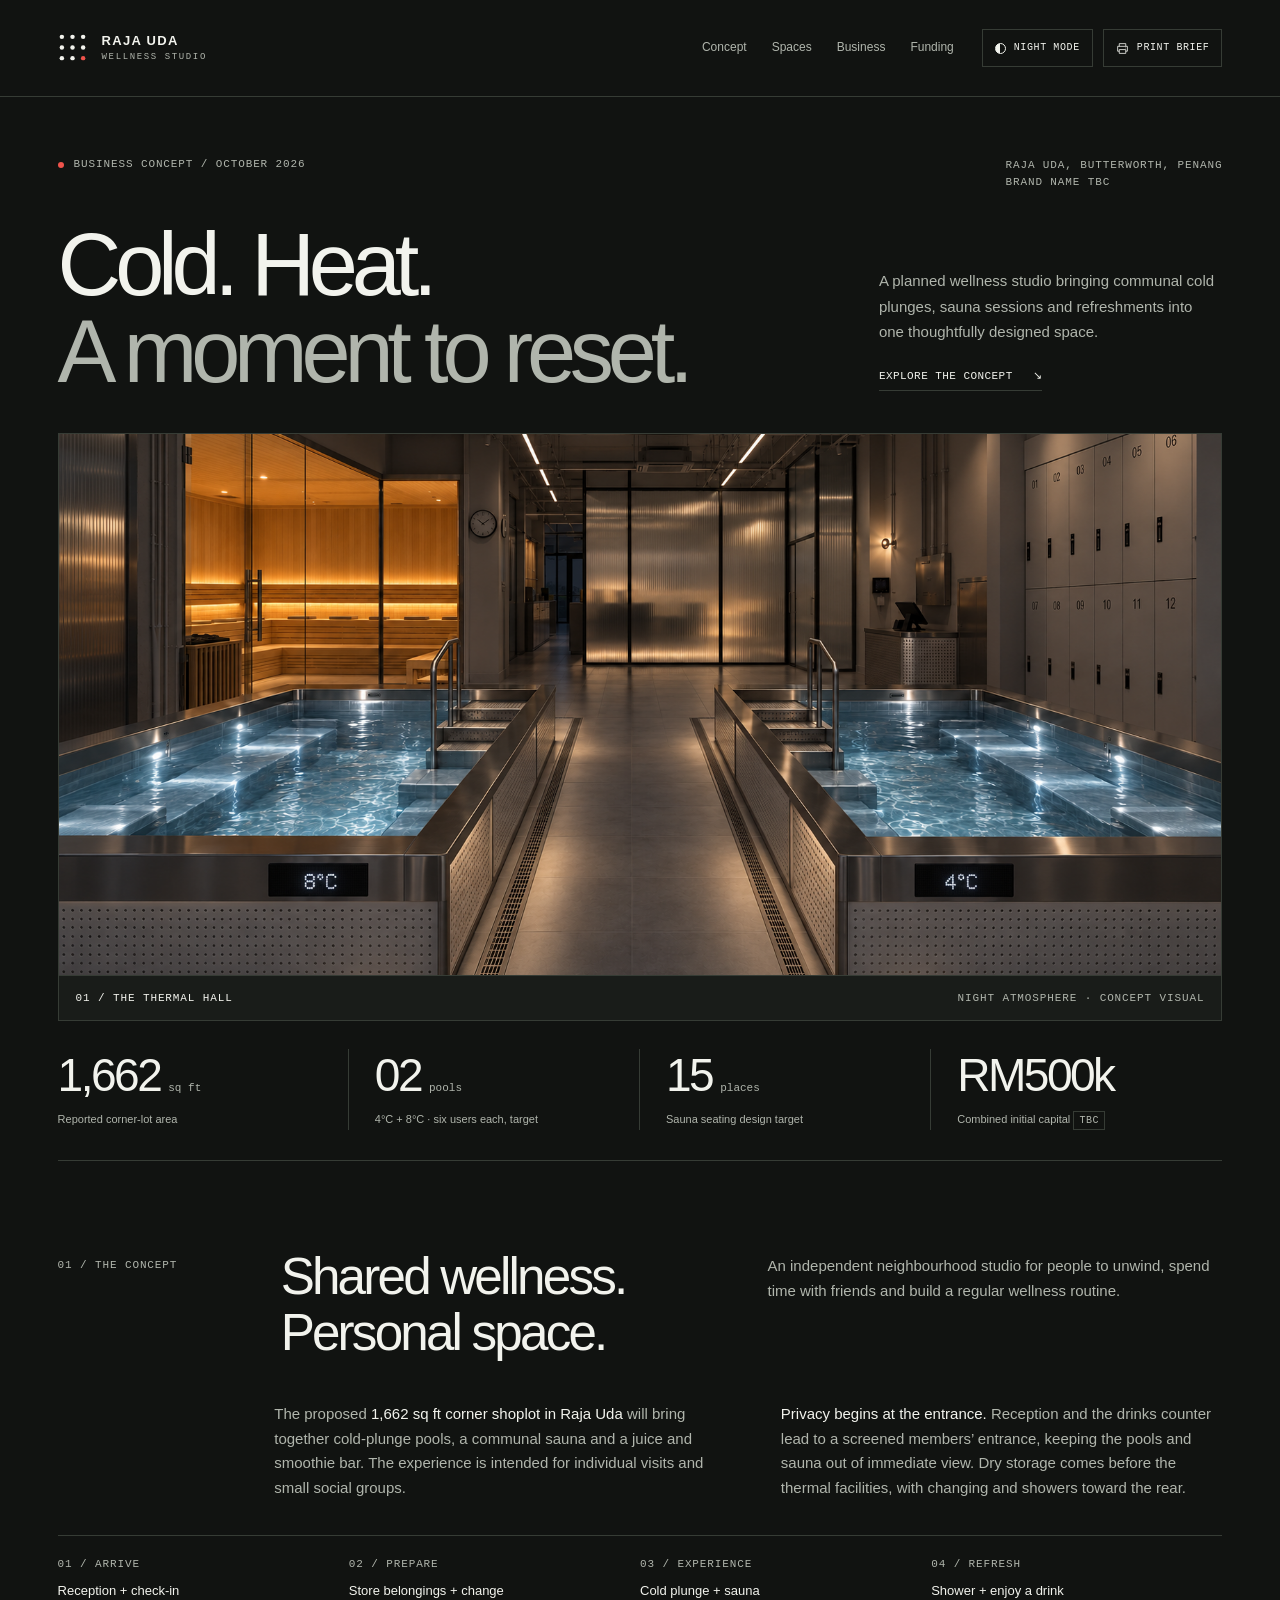
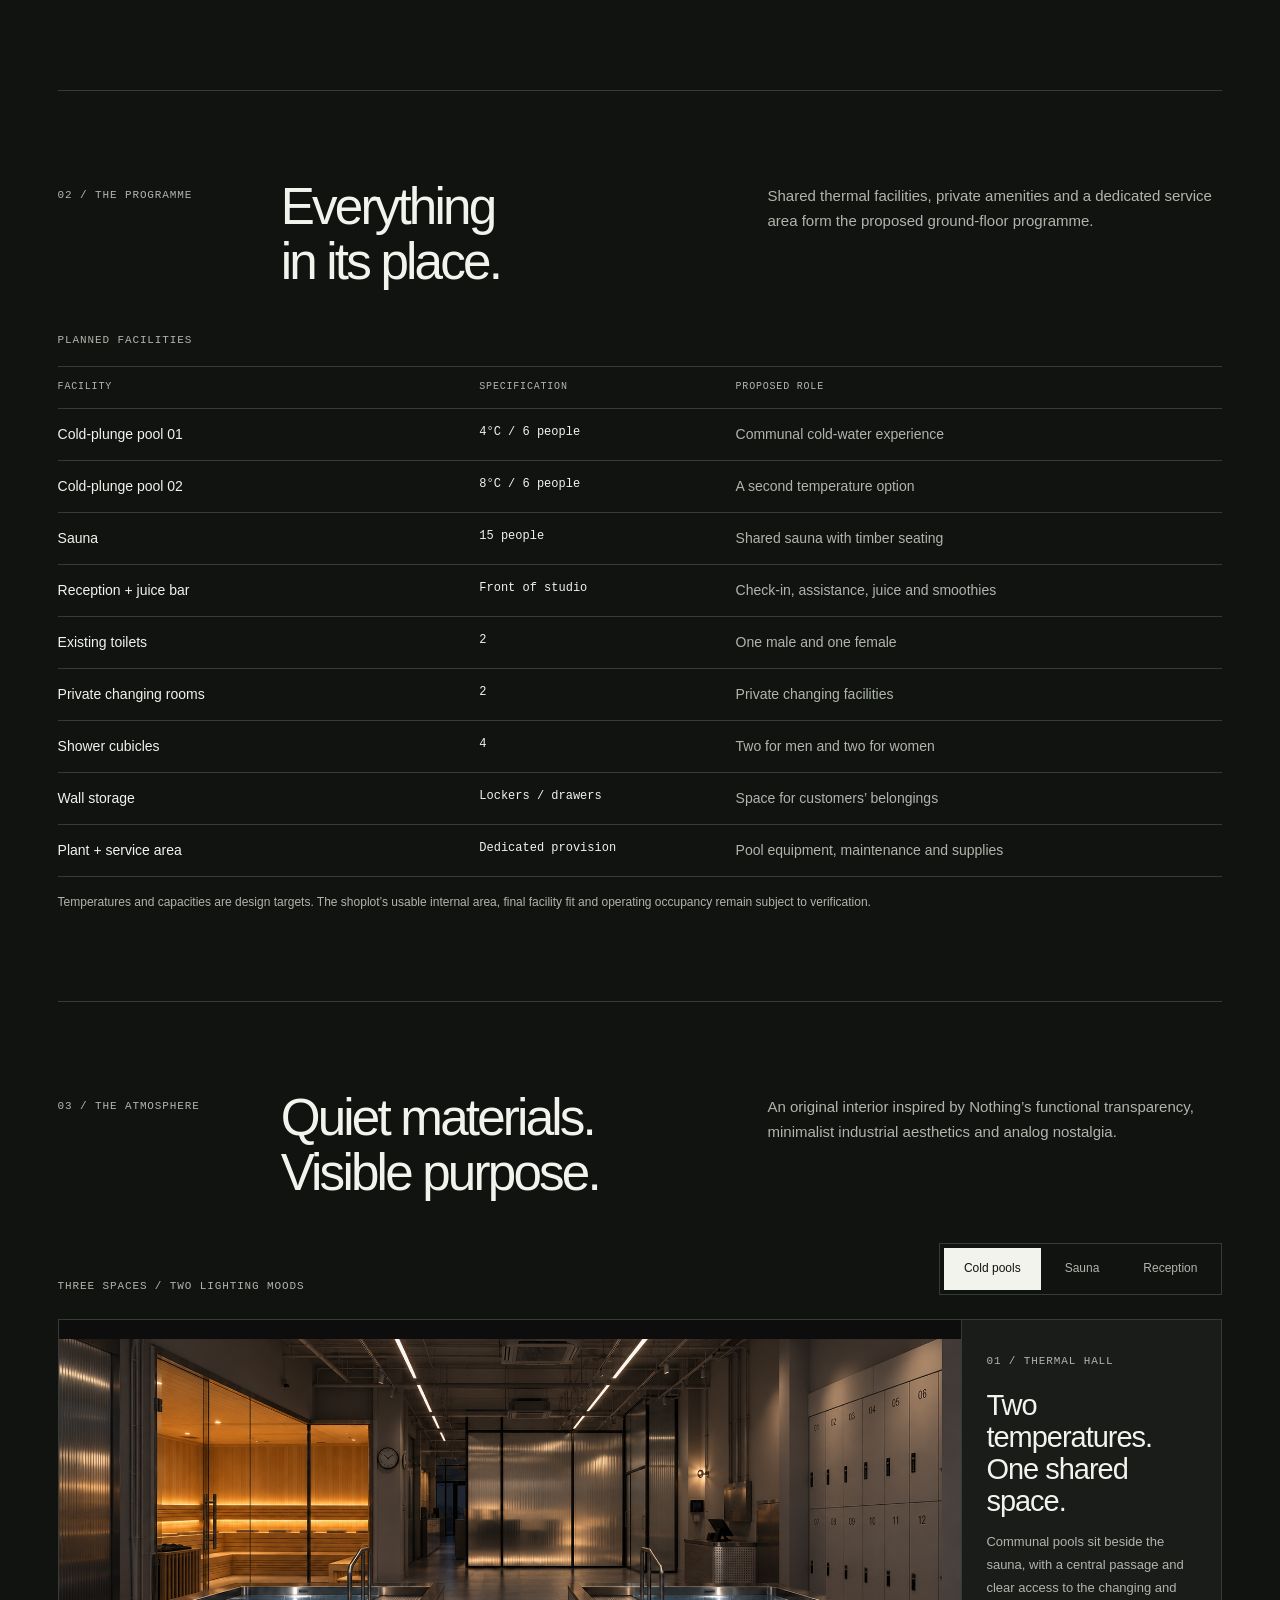
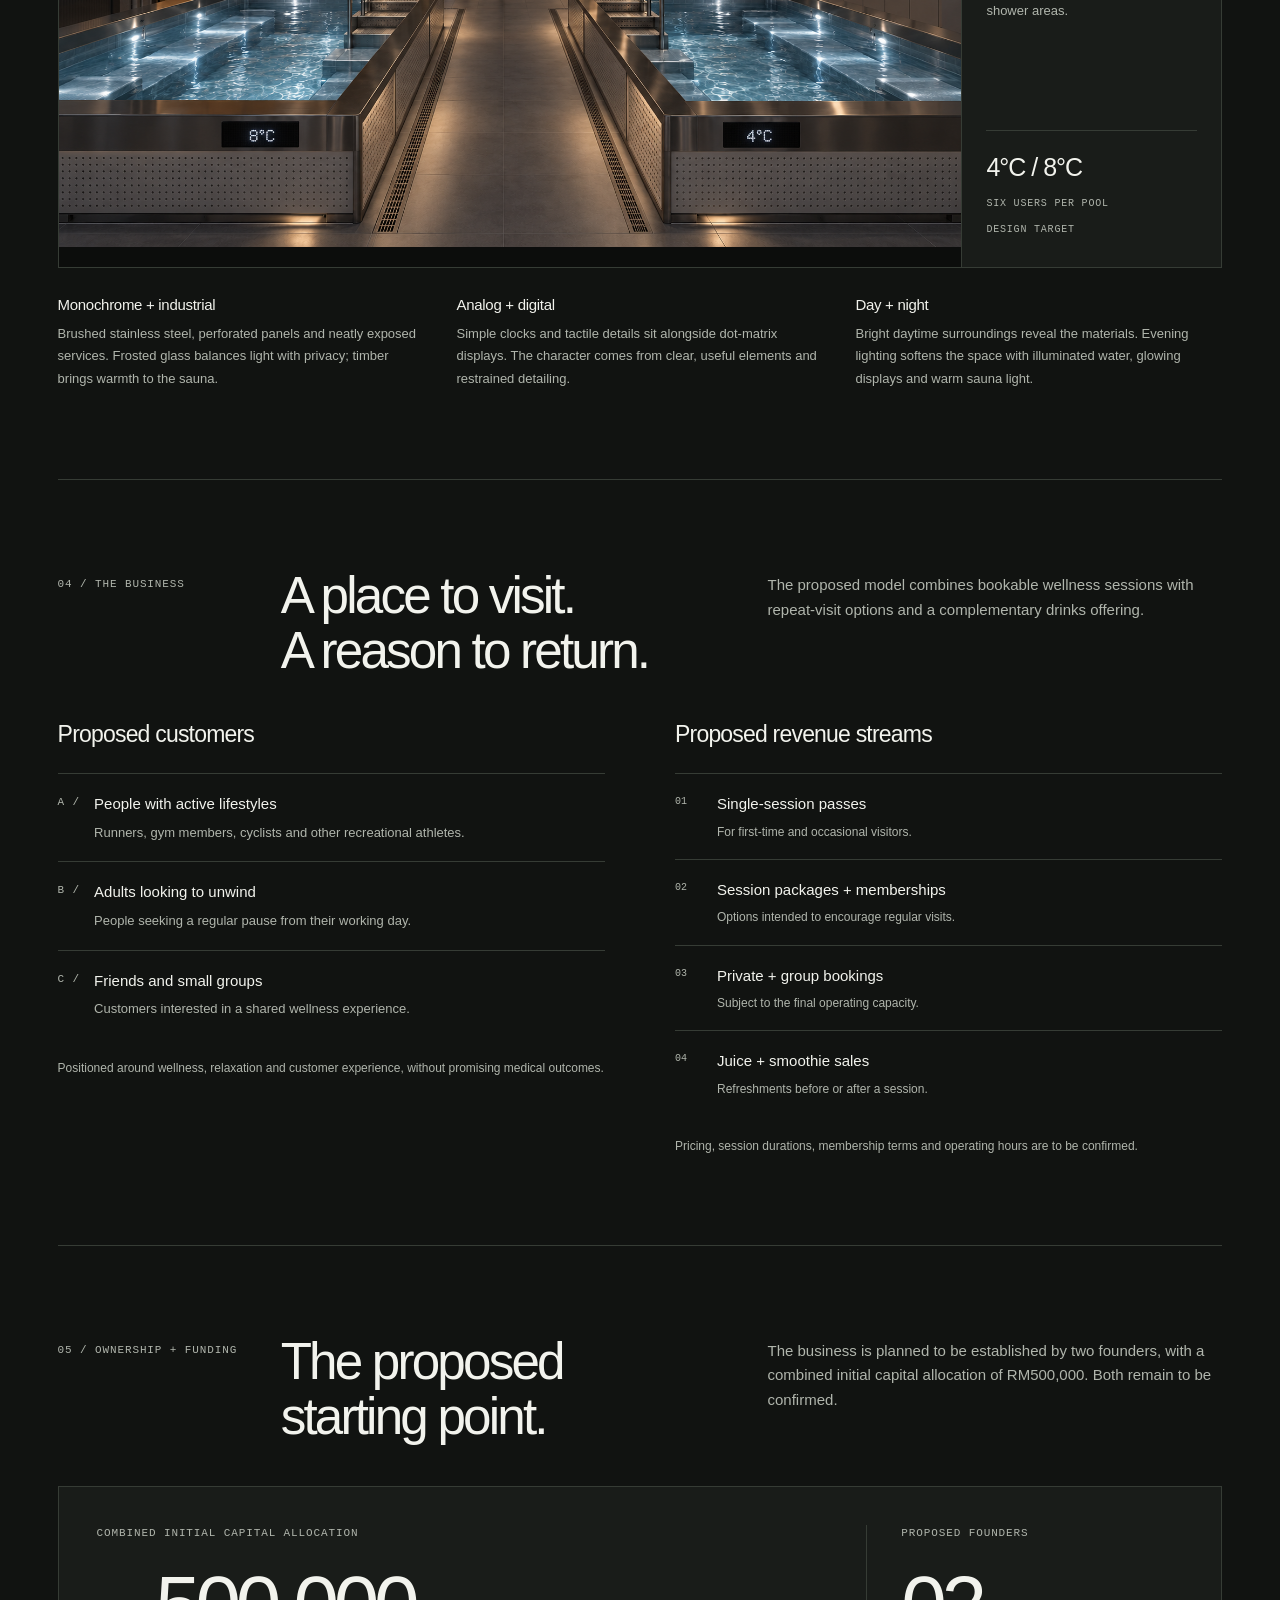
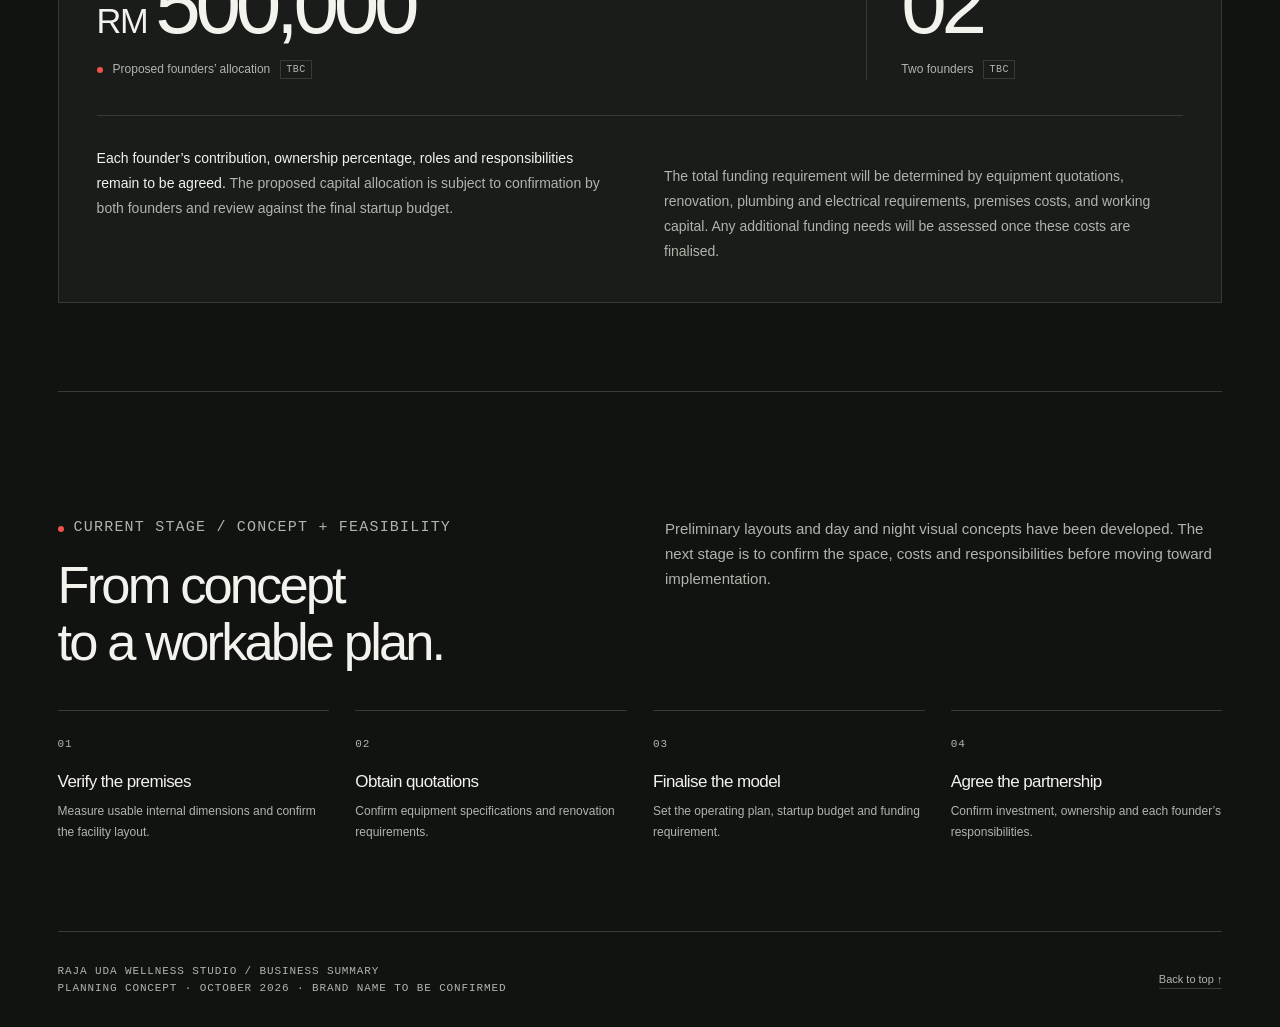
==== business-summary/index.html @ cdfb495c "Add Raja Uda wellness business summary for Vercel" ====
<!doctype html>
<html lang="en" data-theme="night">
<head>
  <meta charset="utf-8">
  <meta name="viewport" content="width=device-width, initial-scale=1">
  <meta name="color-scheme" content="dark light">
  <meta name="description" content="Business concept for a planned cold-plunge and sauna studio in Raja Uda, Butterworth. Facilities, experience, proposed revenue model, and startup funding.">
  <title>Raja Uda Wellness Studio — Business Summary</title>
  <style>
    :root{--bg:#111311;--surface:#191c19;--text:#f2f3ed;--muted:#b0b5ac;--line:#363c35;--soft:#252b24;--accent:#ef534b;--image-bg:#0c0d0c;--max:1380px;--gutter:clamp(20px,4.5vw,72px);color-scheme:dark}
    html[data-theme="day"]{--bg:#f4f4ef;--surface:#eaece5;--text:#191d18;--muted:#5e675b;--line:#c9cec4;--soft:#dde1d7;--accent:#b52620;--image-bg:#e0e4dc;color-scheme:light}
    *{box-sizing:border-box}
    html{scroll-behavior:smooth;scroll-padding-top:100px}
    body{margin:0;background:var(--bg);color:var(--text);font-family:Arial,"Helvetica Neue",Helvetica,sans-serif;font-size:16px;line-height:1.65;-webkit-font-smoothing:antialiased;transition:background .25s,color .25s}
    a{color:inherit;text-decoration:none}
    button{font:inherit;color:inherit;cursor:pointer}
    button,a{-webkit-tap-highlight-color:transparent}
    button:focus-visible,a:focus-visible{outline:2px solid var(--accent);outline-offset:5px}
    button{border-radius:0}
    img,svg{max-width:100%}
    figure,p,h1,h2,h3{margin:0}
    h1,h2,h3{font-weight:400}
    h2{font-size:clamp(31px,4vw,56px);letter-spacing:-.055em;line-height:1.08}
    h3{font-size:22px;letter-spacing:-.035em;line-height:1.2}
    p+p{margin-top:18px}
    .wrap{width:min(100%,var(--max));padding-inline:var(--gutter);margin-inline:auto}
    .mono{font-family:"SFMono-Regular",Consolas,"Liberation Mono",monospace;font-size:11px;line-height:1.5;letter-spacing:.08em;text-transform:uppercase}
    .muted{color:var(--muted)}
    .red-dot{width:6px;height:6px;border-radius:50%;background:var(--accent);display:inline-block;flex:none}
    .eyebrow{display:flex;align-items:center;gap:10px;color:var(--muted)}
    .skip{position:fixed;top:-70px;left:20px;z-index:100;padding:12px 18px;background:var(--text);color:var(--bg)}
    .skip:focus{top:12px}
    .site-header{border-bottom:1px solid var(--line)}
    .header-inner{min-height:96px;display:flex;align-items:center;justify-content:space-between;gap:28px}
    .identity{display:flex;align-items:center;gap:15px;flex-shrink:0;line-height:1.22}
    .identity svg{width:29px;height:29px;flex:none}
    .identity strong{display:block;font-size:13px;font-weight:600;letter-spacing:.1em}
    .identity small{display:block;font-family:Consolas,monospace;font-size:9px;letter-spacing:.18em;color:var(--muted);margin-top:4px}
    .nav{display:flex;align-items:center;gap:25px;margin-left:auto}
    .nav a{font-size:12px;color:var(--muted);padding:8px 0;border-bottom:1px solid transparent}
    .nav a:hover{color:var(--text);border-color:var(--text)}
    .header-actions{display:flex;align-items:center;gap:10px}
    .utility{display:inline-flex;align-items:center;justify-content:center;gap:8px;min-height:38px;padding:8px 12px;background:transparent;border:1px solid var(--line);white-space:nowrap;font-family:Consolas,"Liberation Mono",monospace;font-size:10px;letter-spacing:.06em;text-transform:uppercase}
    .utility:hover{background:var(--soft)}
    .utility svg{width:13px;height:13px}
    .mode-dot{width:11px;height:11px;border:1px solid currentColor;border-radius:50%;background:linear-gradient(90deg,currentColor 50%,transparent 50%)}
    .hero{padding-top:42px}
    .hero-kicker{display:flex;justify-content:space-between;gap:20px;align-items:center}
    .hero-copy{display:grid;grid-template-columns:1.45fr .65fr;gap:55px;align-items:end;padding:32px 0 38px}
    h1{font-size:clamp(53px,6.9vw,101px);line-height:.98;letter-spacing:-.07em}
    h1 .soft{color:var(--muted)}
    .hero-intro{padding-bottom:4px;max-width:340px}
    .hero-intro p{font-size:15px;color:var(--muted);line-height:1.7}
    .text-link{display:inline-flex;align-items:center;gap:20px;margin-top:22px;padding-bottom:5px;border-bottom:1px solid var(--line);font-family:Consolas,monospace;font-size:11px;letter-spacing:.04em;text-transform:uppercase}
    .text-link:hover{border-color:var(--text)}
    .hero-visual{position:relative;background:var(--image-bg);overflow:hidden;border:1px solid var(--line)}
    .hero-visual img{display:block;width:100%;height:auto;aspect-ratio:2.15/1;object-fit:cover;object-position:center 56%}
    .image-strip{display:flex;align-items:center;justify-content:space-between;gap:16px;padding:14px 17px;border-top:1px solid var(--line);background:var(--surface)}
    .image-strip .right{text-align:right;color:var(--muted)}
    .metrics{display:grid;grid-template-columns:repeat(4,1fr);border-bottom:1px solid var(--line);padding:28px 0 30px}
    .metric{padding:0 26px;border-right:1px solid var(--line)}
    .metric:first-child{padding-left:0}
    .metric:last-child{border-right:0;padding-right:0}
    .metric-value{display:flex;align-items:baseline;gap:8px;white-space:nowrap;font-size:clamp(30px,3.6vw,49px);letter-spacing:-.055em;line-height:1.15}
    .metric-value small{font-family:Consolas,monospace;font-size:11px;letter-spacing:0;color:var(--muted)}
    .metric-label{font-size:11px;line-height:1.5;color:var(--muted);margin-top:9px}
    .tbc{font-family:Consolas,monospace;font-size:10px;letter-spacing:.05em;vertical-align:middle;display:inline-block;padding:2px 5px;border:1px solid var(--line);line-height:1.3;color:var(--muted);white-space:nowrap}
    section.section{padding-block:88px;border-bottom:1px solid var(--line)}
    .section-heading{display:grid;grid-template-columns:.42fr 1fr 1fr;gap:32px;align-items:start;margin-bottom:42px}
    .section-heading .section-number{padding-top:8px;color:var(--muted)}
    .section-heading .section-description{color:var(--muted);font-size:15px;max-width:470px;padding-top:5px}
    .overview{display:grid;grid-template-columns:1fr 1fr;gap:65px;margin-left:18.6%}
    .overview p{color:var(--muted);font-size:15px}
    .overview strong{font-weight:400;color:var(--text)}
    .journey{margin-top:34px;display:grid;grid-template-columns:repeat(4,1fr);border-top:1px solid var(--line)}
    .journey-step{padding:20px 20px 0 0}
    .journey-step span{display:block;color:var(--muted);margin-bottom:8px}
    .journey-step strong{display:block;font-size:13px;font-weight:400}
    .facility-table{width:100%;border-collapse:collapse;font-size:14px}
    .facility-table caption{text-align:left;padding-bottom:18px;color:var(--muted)}
    .facility-table th{text-align:left;color:var(--muted);font-weight:400;font-family:Consolas,"Liberation Mono",monospace;font-size:10px;letter-spacing:.08em;text-transform:uppercase;padding:12px 14px;border-top:1px solid var(--line);border-bottom:1px solid var(--line)}
    .facility-table th:first-child,.facility-table td:first-child{padding-left:0}
    .facility-table th:last-child,.facility-table td:last-child{padding-right:0}
    .facility-table td{padding:14px;border-bottom:1px solid var(--line);vertical-align:top}
    .facility-table td:nth-child(2){width:22%;font-family:Consolas,"Liberation Mono",monospace;font-size:12px;white-space:nowrap}
    .facility-table td:nth-child(3){color:var(--muted);width:43%}
    .table-note{color:var(--muted);font-size:12px;max-width:820px;margin-top:16px}
    .spaces-top{display:flex;justify-content:space-between;align-items:flex-end;gap:30px;margin-bottom:24px}
    .space-tabs{display:flex;border:1px solid var(--line);padding:4px;gap:4px}
    .space-tab{border:0;background:transparent;padding:11px 20px;color:var(--muted);font-size:12px;white-space:nowrap}
    .space-tab:hover{color:var(--text)}
    .space-tab[aria-selected="true"]{background:var(--text);color:var(--bg)}
    .scene-layout{display:grid;grid-template-columns:minmax(0,1fr) 260px;gap:0;border:1px solid var(--line)}
    .scene-media{min-width:0;display:flex;align-items:center;background:var(--image-bg)}
    .scene-media img{display:block;width:100%;height:auto;aspect-ratio:1.65/1;object-fit:contain}
    .scene-aside{padding:26px 24px;background:var(--surface);border-left:1px solid var(--line);display:flex;flex-direction:column;justify-content:space-between;gap:24px}
    .scene-aside h3{font-size:29px;line-height:1.1;margin-top:18px;white-space:pre-line}
    .scene-aside p{font-size:13px;color:var(--muted);margin-top:14px;line-height:1.75}
    .scene-stat{padding-top:16px;border-top:1px solid var(--line)}
    .scene-stat strong{display:block;font-size:25px;font-weight:400;letter-spacing:-.04em}
    .scene-stat span{color:var(--muted);font-size:10px}
    .space-design{display:grid;grid-template-columns:1fr 1fr 1fr;gap:32px;margin-top:28px}
    .space-design h3{font-size:15px;margin-bottom:9px;letter-spacing:-.02em}
    .space-design p{font-size:13px;color:var(--muted);line-height:1.75}
    .business-grid{display:grid;grid-template-columns:1fr 1fr;gap:70px}
    .business-subhead{font-size:23px;margin-bottom:25px;letter-spacing:-.035em}
    .audience-list{list-style:none;padding:0;margin:0}
    .audience-list li{display:flex;gap:14px;padding:18px 0;border-top:1px solid var(--line)}
    .audience-list .list-mark{flex:none;font-size:11px;color:var(--muted);padding-top:2px}
    .audience-list strong{display:block;font-size:15px;font-weight:400}
    .audience-list p{font-size:13px;color:var(--muted);margin-top:5px}
    .revenue-list{counter-reset:revenue;list-style:none;padding:0;margin:0}
    .revenue-list li{display:grid;grid-template-columns:30px 1fr;gap:12px;padding:17px 0;border-top:1px solid var(--line)}
    .revenue-list li::before{counter-increment:revenue;content:"0" counter(revenue);font-family:Consolas,monospace;font-size:10px;color:var(--muted);padding-top:3px}
    .revenue-list strong{font-weight:400;font-size:15px}
    .revenue-list small{display:block;color:var(--muted);font-size:12px;line-height:1.7;margin-top:4px}
    .fine-note{font-size:12px;color:var(--muted);line-height:1.7;margin-top:20px}
    .funding-frame{border:1px solid var(--line);background:var(--surface);padding:38px}
    .funding-top{display:grid;grid-template-columns:1.4fr .6fr;gap:30px;padding-bottom:35px;border-bottom:1px solid var(--line)}
    .capital-number{font-size:clamp(46px,6.4vw,85px);line-height:1.1;letter-spacing:-.065em;margin-top:18px;white-space:nowrap}
    .capital-number .currency{font-size:.42em;letter-spacing:-.04em;margin-right:8px}
    .founder-number{font-size:clamp(46px,6.4vw,85px);line-height:1.1;letter-spacing:-.065em;margin-top:18px}
    .founder-block{padding-left:34px;border-left:1px solid var(--line)}
    .funding-bottom{display:grid;grid-template-columns:1fr 1fr;gap:48px;padding-top:30px}
    .funding-bottom p{font-size:14px;color:var(--muted);line-height:1.8}
    .funding-bottom strong{color:var(--text);font-weight:400}
    .funding-caption{display:flex;align-items:center;gap:10px;margin-top:10px;color:var(--muted);font-size:12px}
    .next-heading{display:grid;grid-template-columns:1fr 1fr;gap:50px;align-items:start;margin-bottom:40px}
    .next-heading h2{font-size:clamp(32px,4.1vw,57px);margin-top:17px}
    .next-heading p{color:var(--muted);font-size:15px;padding-top:37px}
    .next-steps{display:grid;grid-template-columns:repeat(4,1fr);gap:26px}
    .next-step{border-top:1px solid var(--line);padding-top:18px}
    .next-step .mono{color:var(--muted)}
    .next-step h3{font-size:17px;margin-top:16px}
    .next-step p{font-size:12px;line-height:1.75;color:var(--muted);margin-top:9px}
    .footer{padding-block:31px;display:flex;align-items:center;justify-content:space-between;gap:25px;color:var(--muted)}
    .footer a{font-size:11px;border-bottom:1px solid var(--line)}
    .print-only{display:none}
    @media(min-width:1600px){.hero-visual img{aspect-ratio:2.25/1}}
    @media(max-width:1080px){.nav{gap:18px}.header-inner{gap:20px}.identity strong{font-size:11px}.identity small{font-size:8px}.header-actions{gap:7px}.utility{padding:8px 10px}.hero-copy{grid-template-columns:1.3fr .8fr;gap:35px}.section-heading{grid-template-columns:.25fr 1fr 1fr;gap:24px}.overview{margin-left:13.3%;gap:35px}.scene-layout{grid-template-columns:minmax(0,1fr) 225px}.scene-aside{padding:24px 20px}.business-grid{gap:45px}}
    @media(max-width:860px){.nav{display:none}.header-inner{min-height:82px}.hero{padding-top:30px}.hero-copy{grid-template-columns:1fr .8fr;gap:25px}h1{font-size:clamp(52px,7.5vw,70px)}.hero-intro p{font-size:13px}.hero-visual img{aspect-ratio:1.9/1}.metric{padding:0 17px}.metric-value{font-size:35px}.section-heading{grid-template-columns:1fr 1fr}.section-heading .section-number{grid-column:1/-1;padding:0}.overview{margin-left:0}.scene-layout{grid-template-columns:1fr}.scene-media img{aspect-ratio:1.77/1}.scene-aside{border-left:0;border-top:1px solid var(--line);display:grid;grid-template-columns:1fr 150px;gap:25px}.scene-aside h3{font-size:25px;margin-top:9px}.scene-aside p{margin-top:10px}.scene-stat{border-top:0;border-left:1px solid var(--line);padding:0 0 0 24px;align-self:stretch;display:flex;flex-direction:column;justify-content:center}.space-design{gap:22px}.funding-frame{padding:28px}.next-steps{gap:20px}.next-step h3{font-size:15px}}
    @media(max-width:620px){html{scroll-padding-top:25px}.header-inner{min-height:76px;gap:12px}.identity{gap:10px}.identity svg{width:23px;height:23px}.identity strong{font-size:10px;letter-spacing:.08em}.identity small{font-size:7px}.utility{min-height:34px;font-size:9px;padding:7px 9px}.utility svg{width:12px}.print-button{padding:7px 9px}.print-button .print-label{display:none}.hero-kicker{align-items:flex-start;gap:12px}.hero-kicker>.mono{max-width:135px;text-align:right;font-size:9px}.hero-kicker .eyebrow{font-size:9px;gap:6px}.hero-copy{display:block;padding:25px 0 28px}h1{font-size:clamp(45px,10.2vw,64px);line-height:1.01;letter-spacing:-.065em}.hero-intro{max-width:420px;margin-top:22px}.hero-intro p{font-size:14px}.text-link{margin-top:16px;font-size:10px}.hero-visual img{aspect-ratio:1.4/1;object-position:50% 58%}.image-strip{padding:11px 12px;align-items:flex-start}.image-strip .mono{font-size:8px;letter-spacing:.05em}.image-strip .right{max-width:125px}.metrics{grid-template-columns:1fr 1fr;padding:0}.metric{padding:21px 16px;border-bottom:1px solid var(--line)}.metric:first-child{padding-left:0}.metric:nth-child(2){border-right:0}.metric:nth-child(3){padding-left:0;border-bottom:0}.metric:last-child{padding-right:0;border-bottom:0;padding-left:16px}.metric-value{font-size:35px}.metric-label{font-size:10px;margin-top:7px}.metric-value small{font-size:10px}.tbc{font-size:9px}section.section{padding-block:55px}.section-heading{display:block;margin-bottom:28px}.section-heading .section-number{margin-bottom:17px}.section-heading .section-description{padding-top:19px;font-size:14px;max-width:100%}.overview{display:block}.overview p{font-size:14px}.overview p+p{margin-top:18px}.overview>div+div{margin-top:22px}.journey{grid-template-columns:1fr 1fr;gap:6px 18px;margin-top:27px}.journey-step{padding-top:16px}.journey-step strong{font-size:12px}.journey-step span{font-size:9px}.facility-table{font-size:12px}.facility-table th{padding:10px 7px;font-size:9px}.facility-table td{padding:12px 7px}.facility-table td:nth-child(2){width:24%;font-size:10px;white-space:normal}.facility-table td:nth-child(3){width:37%;font-size:11px}.table-note{font-size:11px}.spaces-top{display:block}.spaces-top .mono{margin-bottom:16px}.space-tabs{width:100%;gap:3px}.space-tab{flex:1;padding:10px 7px;font-size:11px}.scene-media img{aspect-ratio:1.5/1}.scene-aside{padding:21px 18px;grid-template-columns:1fr;gap:19px}.scene-aside h3{font-size:27px;white-space:normal}.scene-aside p{font-size:12px;line-height:1.7}.scene-stat{border-left:0;border-top:1px solid var(--line);padding:14px 0 0;flex-direction:row;justify-content:space-between;align-items:center;gap:15px}.scene-stat strong{font-size:24px}.scene-stat span{text-align:right;max-width:120px}.space-design{grid-template-columns:1fr;gap:21px}.space-design h3{font-size:15px;margin-bottom:5px}.space-design p{font-size:12px}.business-grid{grid-template-columns:1fr;gap:35px}.business-subhead{font-size:21px;margin-bottom:20px}.audience-list li{padding:15px 0}.audience-list p{font-size:12px}.revenue-list li{padding:14px 0}.fine-note{font-size:11px}.funding-frame{padding:23px 19px}.funding-top{grid-template-columns:1fr;gap:27px;padding-bottom:25px}.capital-number{font-size:clamp(45px,12vw,63px);margin-top:13px}.founder-block{padding:22px 0 0;border-left:0;border-top:1px solid var(--line)}.founder-number{font-size:48px;margin-top:12px}.funding-caption{font-size:11px}.funding-bottom{grid-template-columns:1fr;gap:19px;padding-top:23px}.funding-bottom p{font-size:13px;line-height:1.8}.next-heading{grid-template-columns:1fr;gap:22px;margin-bottom:29px}.next-heading p{padding:0;font-size:14px}.next-steps{grid-template-columns:1fr 1fr;gap:25px 22px}.next-step h3{font-size:15px;margin-top:12px}.next-step p{font-size:11px}.footer{align-items:flex-start;padding-block:26px}.footer .mono{font-size:8px;max-width:230px;line-height:1.8}.footer a{font-size:10px;white-space:nowrap}}
    @media(max-width:360px){.identity svg{display:none}.hero-kicker>.mono{max-width:120px}.utility{font-size:8px;padding:7px}.header-actions{gap:5px}.metric-value{font-size:30px}.capital-number{font-size:44px}.facility-table td:nth-child(3){width:35%}}
    @media(prefers-reduced-motion:reduce){html{scroll-behavior:auto}body{transition:none}}
    @media print{
      @page{size:A4;margin:14mm}
      :root,html[data-theme="night"],html[data-theme="day"]{--bg:#fff;--surface:#f1f2ee;--text:#151a14;--muted:#4f584b;--line:#c7cec2;--soft:#e7ebe3;--accent:#b52620;--image-bg:#f2f3ef;color-scheme:light}
      html{scroll-behavior:auto}body{font-size:10pt;line-height:1.5;background:#fff!important;color:#151a14!important;-webkit-print-color-adjust:exact;print-color-adjust:exact}.wrap{width:100%;padding:0;max-width:none}.nav,.header-actions,.space-tabs,.skip,.text-link,.footer a{display:none!important}.header-inner{min-height:48px}.identity strong{font-size:10px}.identity small{font-size:7px}.identity svg{width:20px;height:20px}.hero{padding-top:22px}.hero-kicker .mono,.mono{font-size:8px}.hero-copy{display:grid;grid-template-columns:1.3fr 1fr;gap:26px;padding:22px 0}h1{font-size:43pt;line-height:1;letter-spacing:-.06em}.hero-intro p{font-size:9pt;line-height:1.6}.hero-visual{break-inside:avoid}.hero-visual img{aspect-ratio:2.5/1}.image-strip{padding:8px 10px}.image-strip .mono{font-size:7px}.metrics{padding:17px 0;grid-template-columns:repeat(4,1fr);break-inside:avoid}.metric{padding:0 13px;border-bottom:0;border-right:1px solid var(--line)}.metric:nth-child(3){padding-left:13px}.metric:last-child{border-right:0}.metric-value{font-size:27px}.metric-value small{font-size:8px}.metric-label{font-size:8px}.tbc{font-size:7px}.section.section{padding-block:28px}.section-heading{display:grid;grid-template-columns:.27fr 1fr 1fr;gap:20px;margin-bottom:22px;break-after:avoid}.section-heading .section-number{grid-column:auto;margin:0;font-size:8px}.section-heading .section-description{font-size:9pt;padding:0}.section-heading h2,h2{font-size:28px}.overview{margin-left:0;gap:28px;display:grid;grid-template-columns:1fr 1fr}.overview p{font-size:9pt}.overview>div+div{margin-top:0}.journey{margin-top:18px;grid-template-columns:repeat(4,1fr);break-inside:avoid}.journey-step{padding-top:12px}.journey-step strong{font-size:9px}.journey-step span{font-size:7px;margin-bottom:5px}.facility-table{font-size:9px}.facility-table th{font-size:7px;padding:7px 9px}.facility-table td{padding:8px 9px}.facility-table td:nth-child(2){font-size:8px;white-space:normal}.facility-table td:nth-child(3){font-size:9px}.facility-table tr{break-inside:avoid}.table-note{font-size:8px;margin-top:11px}.spaces-top{margin-bottom:12px}.scene-layout{grid-template-columns:minmax(0,1fr) 180px;break-inside:avoid}.scene-media img{aspect-ratio:1.65/1}.scene-aside{display:flex;padding:17px 15px;border-top:0;border-left:1px solid var(--line);gap:15px}.scene-aside h3{font-size:22px}.scene-aside p{font-size:8px;line-height:1.6}.scene-stat{display:block;border-left:0;border-top:1px solid var(--line);padding-top:10px}.scene-stat strong{font-size:20px}.scene-stat span{font-size:7px}.space-design{grid-template-columns:repeat(3,1fr);gap:20px;margin-top:17px;break-inside:avoid}.space-design h3{font-size:11px;margin-bottom:5px}.space-design p{font-size:8px;line-height:1.6}.business-grid{grid-template-columns:1fr 1fr;gap:35px}.business-subhead{font-size:18px;margin-bottom:16px}.audience-list li{padding:10px 0;gap:10px;break-inside:avoid}.audience-list strong{font-size:11px}.audience-list p{font-size:8px}.audience-list .list-mark{font-size:8px}.revenue-list li{padding:10px 0;grid-template-columns:20px 1fr;gap:8px;break-inside:avoid}.revenue-list strong{font-size:11px}.revenue-list small{font-size:8px}.revenue-list li::before{font-size:8px}.fine-note{font-size:8px;margin-top:12px}.funding-frame{padding:23px;break-inside:avoid}.funding-top{grid-template-columns:1.4fr .6fr;gap:25px;padding-bottom:20px}.capital-number,.founder-number{font-size:55px;margin-top:12px}.founder-block{border-left:1px solid var(--line);border-top:0;padding:0 0 0 25px}.funding-caption{font-size:8px}.funding-bottom{grid-template-columns:1fr 1fr;gap:25px;padding-top:20px}.funding-bottom p{font-size:9px}.next-heading{grid-template-columns:1fr 1fr;gap:30px;margin-bottom:25px;break-after:avoid}.next-heading h2{font-size:28px;margin-top:12px}.next-heading p{font-size:9px;padding-top:26px}.next-steps{grid-template-columns:repeat(4,1fr);gap:20px;break-inside:avoid}.next-step{padding-top:12px}.next-step h3{font-size:11px;margin-top:10px}.next-step p{font-size:8px}.footer{padding-block:18px}.footer .mono{font-size:7px;max-width:none}.print-only{display:block}
    }
  </style>
</head>
<body>
  <a class="skip" href="#main">Skip to business summary</a>
  <header class="site-header" id="top">
    <div class="wrap header-inner">
      <a class="identity" href="#top" aria-label="Raja Uda Wellness Studio, back to top">
        <svg aria-hidden="true" viewBox="0 0 30 30" fill="currentColor"><circle cx="4" cy="4" r="2.3"/><circle cx="15" cy="4" r="2.3"/><circle cx="26" cy="4" r="2.3"/><circle cx="4" cy="15" r="2.3"/><circle cx="15" cy="15" r="2.3"/><circle cx="26" cy="15" r="2.3"/><circle cx="4" cy="26" r="2.3"/><circle cx="15" cy="26" r="2.3"/><circle cx="26" cy="26" r="2.3" style="fill:var(--accent)"/></svg>
        <span><strong>RAJA UDA</strong><small>WELLNESS STUDIO</small></span>
      </a>
      <nav class="nav" aria-label="Business brief sections"><a href="#concept">Concept</a><a href="#spaces">Spaces</a><a href="#business">Business</a><a href="#funding">Funding</a></nav>
      <div class="header-actions">
        <button type="button" class="utility" id="themeToggle" aria-label="Switch to day mode" aria-pressed="true"><span class="mode-dot" aria-hidden="true"></span><span id="themeLabel">Night mode</span></button>
        <button type="button" class="utility print-button" id="printButton" aria-label="Print this business brief"><svg aria-hidden="true" viewBox="0 0 24 24" fill="none" stroke="currentColor" stroke-width="1.5"><path d="M6 8V3h12v5M6 17H3V8h18v9h-3M6 14h12v7H6z"/><path d="M17 11h1"/></svg><span class="print-label">Print brief</span></button>
      </div>
    </div>
  </header>
  <main id="main" class="wrap">
    <div class="hero">
      <div class="hero-kicker"><p class="eyebrow mono"><span class="red-dot" aria-hidden="true"></span>Business concept / October 2026</p><p class="mono muted">Raja Uda, Butterworth, Penang<br>Brand name TBC</p></div>
      <div class="hero-copy">
        <h1>Cold. Heat.<br><span class="soft">A moment to reset.</span></h1>
        <div class="hero-intro"><p>A planned wellness studio bringing communal cold plunges, sauna sessions and refreshments into one thoughtfully designed space.</p><a class="text-link" href="#concept">Explore the concept <span aria-hidden="true">↘</span></a></div>
      </div>
      <figure class="hero-visual"><img data-scene="pools" alt="Concept visual of two communal cold-plunge pools beside a glazed sauna" width="1672" height="941" fetchpriority="high"><figcaption class="image-strip"><span class="mono">01 / The thermal hall</span><span class="mono right"><span class="mode-caption">Night</span> atmosphere · Concept visual</span></figcaption></figure>
      <div class="metrics" aria-label="Key concept figures">
        <div class="metric"><div class="metric-value">1,662 <small>sq ft</small></div><div class="metric-label">Reported corner-lot area</div></div>
        <div class="metric"><div class="metric-value">02 <small>pools</small></div><div class="metric-label">4°C + 8°C · six users each, target</div></div>
        <div class="metric"><div class="metric-value">15 <small>places</small></div><div class="metric-label">Sauna seating design target</div></div>
        <div class="metric"><div class="metric-value">RM500k</div><div class="metric-label">Combined initial capital <span class="tbc">TBC</span></div></div>
      </div>
    </div>

    <section class="section" id="concept" aria-labelledby="conceptHeading">
      <div class="section-heading"><p class="mono section-number">01 / The concept</p><h2 id="conceptHeading">Shared wellness.<br>Personal space.</h2><p class="section-description">An independent neighbourhood studio for people to unwind, spend time with friends and build a regular wellness routine.</p></div>
      <div class="overview"><div><p>The proposed <strong>1,662 sq ft corner shoplot in Raja Uda</strong> will bring together cold-plunge pools, a communal sauna and a juice and smoothie bar. The experience is intended for individual visits and small social groups.</p></div><div><p><strong>Privacy begins at the entrance.</strong> Reception and the drinks counter lead to a screened members’ entrance, keeping the pools and sauna out of immediate view. Dry storage comes before the thermal facilities, with changing and showers toward the rear.</p></div></div>
      <div class="journey" aria-label="Proposed customer journey"><div class="journey-step"><span class="mono">01 / Arrive</span><strong>Reception + check-in</strong></div><div class="journey-step"><span class="mono">02 / Prepare</span><strong>Store belongings + change</strong></div><div class="journey-step"><span class="mono">03 / Experience</span><strong>Cold plunge + sauna</strong></div><div class="journey-step"><span class="mono">04 / Refresh</span><strong>Shower + enjoy a drink</strong></div></div>
    </section>

    <section class="section" id="facilities" aria-labelledby="facilitiesHeading">
      <div class="section-heading"><p class="mono section-number">02 / The programme</p><h2 id="facilitiesHeading">Everything<br>in its place.</h2><p class="section-description">Shared thermal facilities, private amenities and a dedicated service area form the proposed ground-floor programme.</p></div>
      <table class="facility-table"><caption class="mono">Planned facilities</caption><thead><tr><th scope="col">Facility</th><th scope="col">Specification</th><th scope="col">Proposed role</th></tr></thead><tbody>
        <tr><td>Cold-plunge pool 01</td><td>4°C / 6 people</td><td>Communal cold-water experience</td></tr>
        <tr><td>Cold-plunge pool 02</td><td>8°C / 6 people</td><td>A second temperature option</td></tr>
        <tr><td>Sauna</td><td>15 people</td><td>Shared sauna with timber seating</td></tr>
        <tr><td>Reception + juice bar</td><td>Front of studio</td><td>Check-in, assistance, juice and smoothies</td></tr>
        <tr><td>Existing toilets</td><td>2</td><td>One male and one female</td></tr>
        <tr><td>Private changing rooms</td><td>2</td><td>Private changing facilities</td></tr>
        <tr><td>Shower cubicles</td><td>4</td><td>Two for men and two for women</td></tr>
        <tr><td>Wall storage</td><td>Lockers / drawers</td><td>Space for customers’ belongings</td></tr>
        <tr><td>Plant + service area</td><td>Dedicated provision</td><td>Pool equipment, maintenance and supplies</td></tr>
      </tbody></table>
      <p class="table-note">Temperatures and capacities are design targets. The shoplot’s usable internal area, final facility fit and operating occupancy remain subject to verification.</p>
    </section>

    <section class="section" id="spaces" aria-labelledby="spacesHeading">
      <div class="section-heading"><p class="mono section-number">03 / The atmosphere</p><h2 id="spacesHeading">Quiet materials.<br>Visible purpose.</h2><p class="section-description">An original interior inspired by Nothing’s functional transparency, minimalist industrial aesthetics and analog nostalgia.</p></div>
      <div class="spaces-top"><p class="mono muted">Three spaces / Two lighting moods</p><div class="space-tabs" role="tablist" aria-label="Studio concept views"><button class="space-tab" type="button" id="sceneTab-pools" role="tab" aria-controls="spacePanel" aria-selected="true" tabindex="0" data-view="pools">Cold pools</button><button class="space-tab" type="button" id="sceneTab-sauna" role="tab" aria-controls="spacePanel" aria-selected="false" tabindex="-1" data-view="sauna">Sauna</button><button class="space-tab" type="button" id="sceneTab-reception" role="tab" aria-controls="spacePanel" aria-selected="false" tabindex="-1" data-view="reception">Reception</button></div></div>
      <div class="scene-layout" id="spacePanel" role="tabpanel" aria-labelledby="sceneTab-pools" tabindex="0">
        <div class="scene-media"><img id="sceneImage" data-scene="pools" alt="Twin communal cold-plunge pools with 8°C and 4°C displays, beside the sauna" width="1672" height="941" loading="lazy"></div>
        <div class="scene-aside"><div><span class="mono muted" id="sceneIndex">01 / Thermal hall</span><h3 id="sceneTitle">Two temperatures.<br>One shared space.</h3><p id="sceneDescription">Communal pools sit beside the sauna, with a central passage and clear access to the changing and shower areas.</p></div><div class="scene-stat"><strong id="sceneStat">4°C / 8°C</strong><span class="mono" id="sceneStatLabel">Six users per pool<br>Design target</span></div></div>
      </div>
      <div class="space-design"><div><h3>Monochrome + industrial</h3><p>Brushed stainless steel, perforated panels and neatly exposed services. Frosted glass balances light with privacy; timber brings warmth to the sauna.</p></div><div><h3>Analog + digital</h3><p>Simple clocks and tactile details sit alongside dot-matrix displays. The character comes from clear, useful elements and restrained detailing.</p></div><div><h3>Day + night</h3><p>Bright daytime surroundings reveal the materials. Evening lighting softens the space with illuminated water, glowing displays and warm sauna light.</p></div></div>
    </section>

    <section class="section" id="business" aria-labelledby="businessHeading">
      <div class="section-heading"><p class="mono section-number">04 / The business</p><h2 id="businessHeading">A place to visit.<br>A reason to return.</h2><p class="section-description">The proposed model combines bookable wellness sessions with repeat-visit options and a complementary drinks offering.</p></div>
      <div class="business-grid"><div><h3 class="business-subhead">Proposed customers</h3><ul class="audience-list"><li><span class="list-mark mono">A /</span><div><strong>People with active lifestyles</strong><p>Runners, gym members, cyclists and other recreational athletes.</p></div></li><li><span class="list-mark mono">B /</span><div><strong>Adults looking to unwind</strong><p>People seeking a regular pause from their working day.</p></div></li><li><span class="list-mark mono">C /</span><div><strong>Friends and small groups</strong><p>Customers interested in a shared wellness experience.</p></div></li></ul><p class="fine-note">Positioned around wellness, relaxation and customer experience, without promising medical outcomes.</p></div><div><h3 class="business-subhead">Proposed revenue streams</h3><ol class="revenue-list"><li><div><strong>Single-session passes</strong><small>For first-time and occasional visitors.</small></div></li><li><div><strong>Session packages + memberships</strong><small>Options intended to encourage regular visits.</small></div></li><li><div><strong>Private + group bookings</strong><small>Subject to the final operating capacity.</small></div></li><li><div><strong>Juice + smoothie sales</strong><small>Refreshments before or after a session.</small></div></li></ol><p class="fine-note">Pricing, session durations, membership terms and operating hours are to be confirmed.</p></div></div>
    </section>

    <section class="section" id="funding" aria-labelledby="fundingHeading">
      <div class="section-heading"><p class="mono section-number">05 / Ownership + funding</p><h2 id="fundingHeading">The proposed<br>starting point.</h2><p class="section-description">The business is planned to be established by two founders, with a combined initial capital allocation of RM500,000. Both remain to be confirmed.</p></div>
      <div class="funding-frame"><div class="funding-top"><div><p class="mono muted">Combined initial capital allocation</p><div class="capital-number"><span class="currency">RM</span>500,000</div><p class="funding-caption"><span class="red-dot" aria-hidden="true"></span>Proposed founders’ allocation <span class="tbc">TBC</span></p></div><div class="founder-block"><p class="mono muted">Proposed founders</p><div class="founder-number">02</div><p class="funding-caption">Two founders <span class="tbc">TBC</span></p></div></div><div class="funding-bottom"><p><strong>Each founder’s contribution, ownership percentage, roles and responsibilities remain to be agreed.</strong> The proposed capital allocation is subject to confirmation by both founders and review against the final startup budget.</p><p>The total funding requirement will be determined by equipment quotations, renovation, plumbing and electrical requirements, premises costs, and working capital. Any additional funding needs will be assessed once these costs are finalised.</p></div></div>
    </section>

    <section class="section" id="next" aria-labelledby="nextHeading">
      <div class="next-heading"><div><p class="eyebrow mono"><span class="red-dot" aria-hidden="true"></span>Current stage / Concept + feasibility</p><h2 id="nextHeading">From concept<br>to a workable plan.</h2></div><p>Preliminary layouts and day and night visual concepts have been developed. The next stage is to confirm the space, costs and responsibilities before moving toward implementation.</p></div>
      <div class="next-steps"><div class="next-step"><span class="mono">01</span><h3>Verify the premises</h3><p>Measure usable internal dimensions and confirm the facility layout.</p></div><div class="next-step"><span class="mono">02</span><h3>Obtain quotations</h3><p>Confirm equipment specifications and renovation requirements.</p></div><div class="next-step"><span class="mono">03</span><h3>Finalise the model</h3><p>Set the operating plan, startup budget and funding requirement.</p></div><div class="next-step"><span class="mono">04</span><h3>Agree the partnership</h3><p>Confirm investment, ownership and each founder’s responsibilities.</p></div></div>
    </section>
  </main>
  <footer class="wrap footer"><p class="mono">Raja Uda Wellness Studio / Business summary<br>Planning concept · October 2026 · Brand name to be confirmed</p><a href="#top">Back to top ↑</a></footer>
  <script>
    const assets = {"pools":{"day":"[data-uri]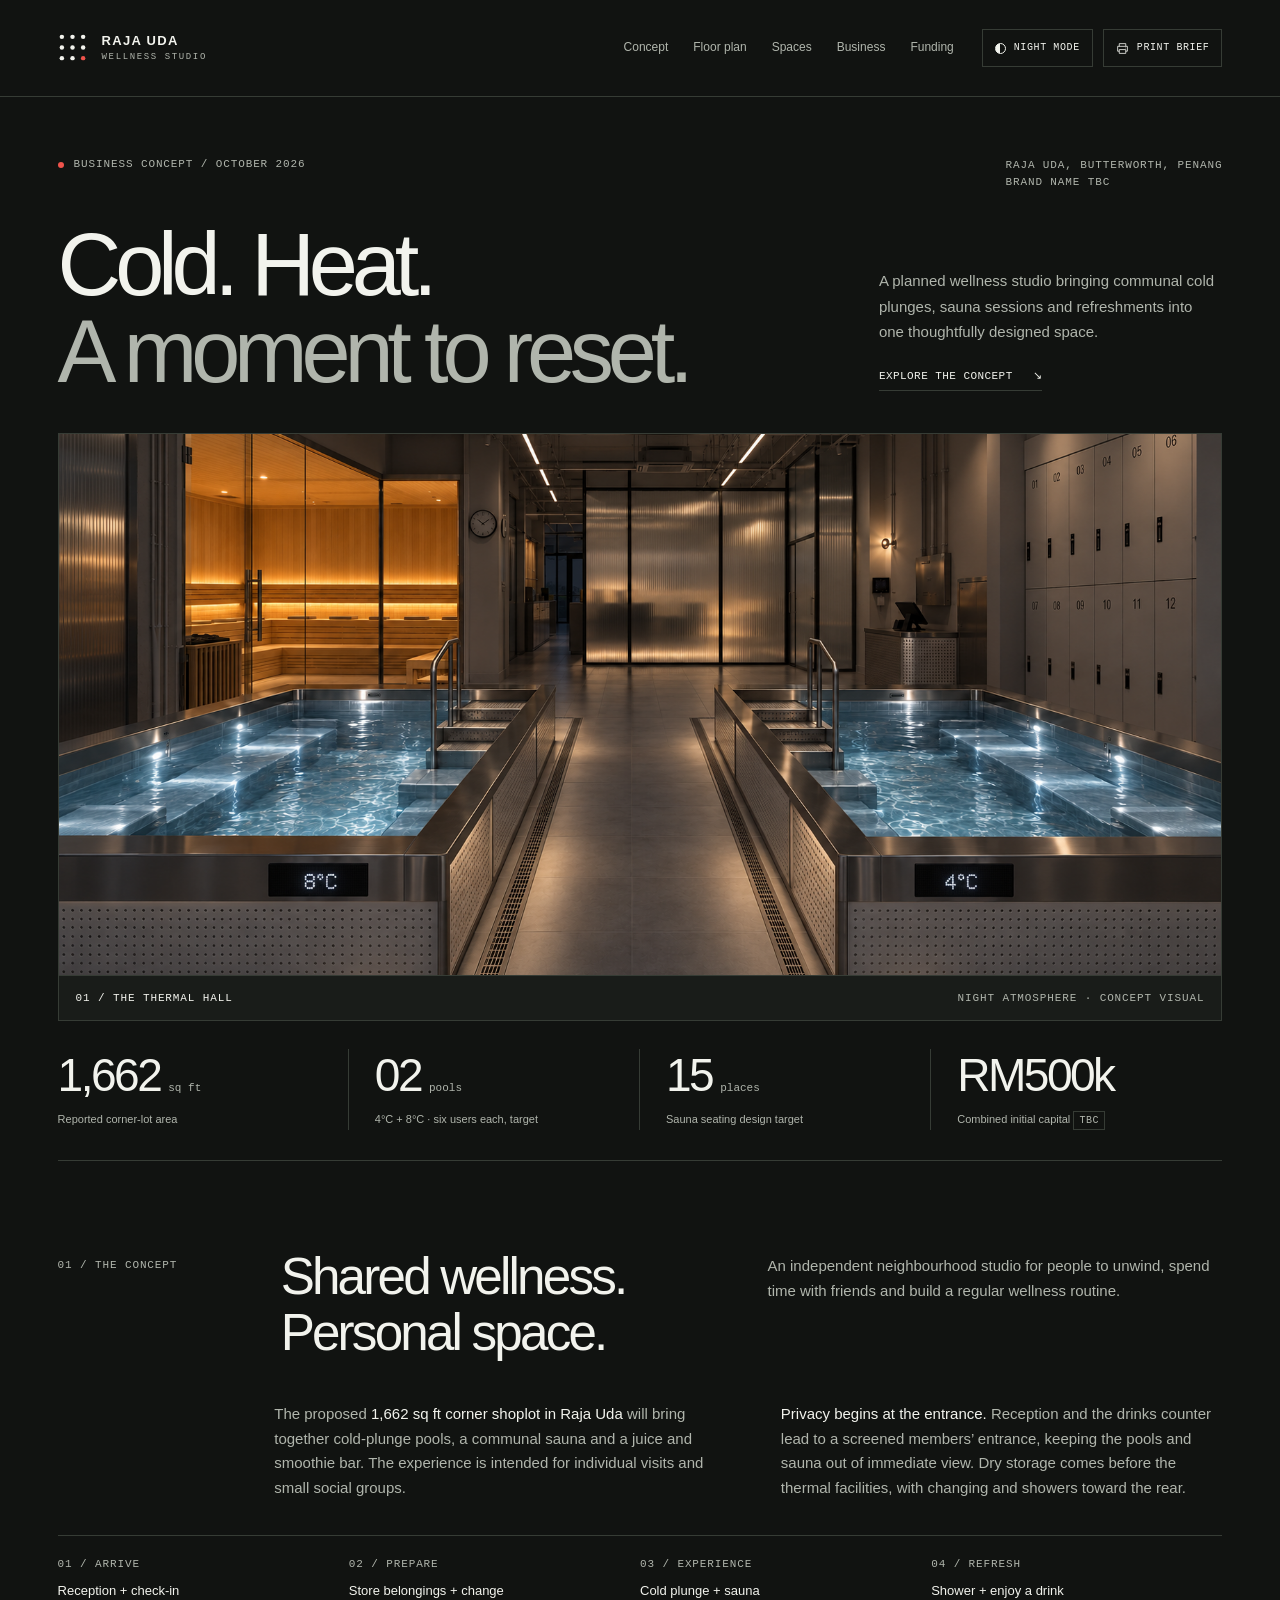
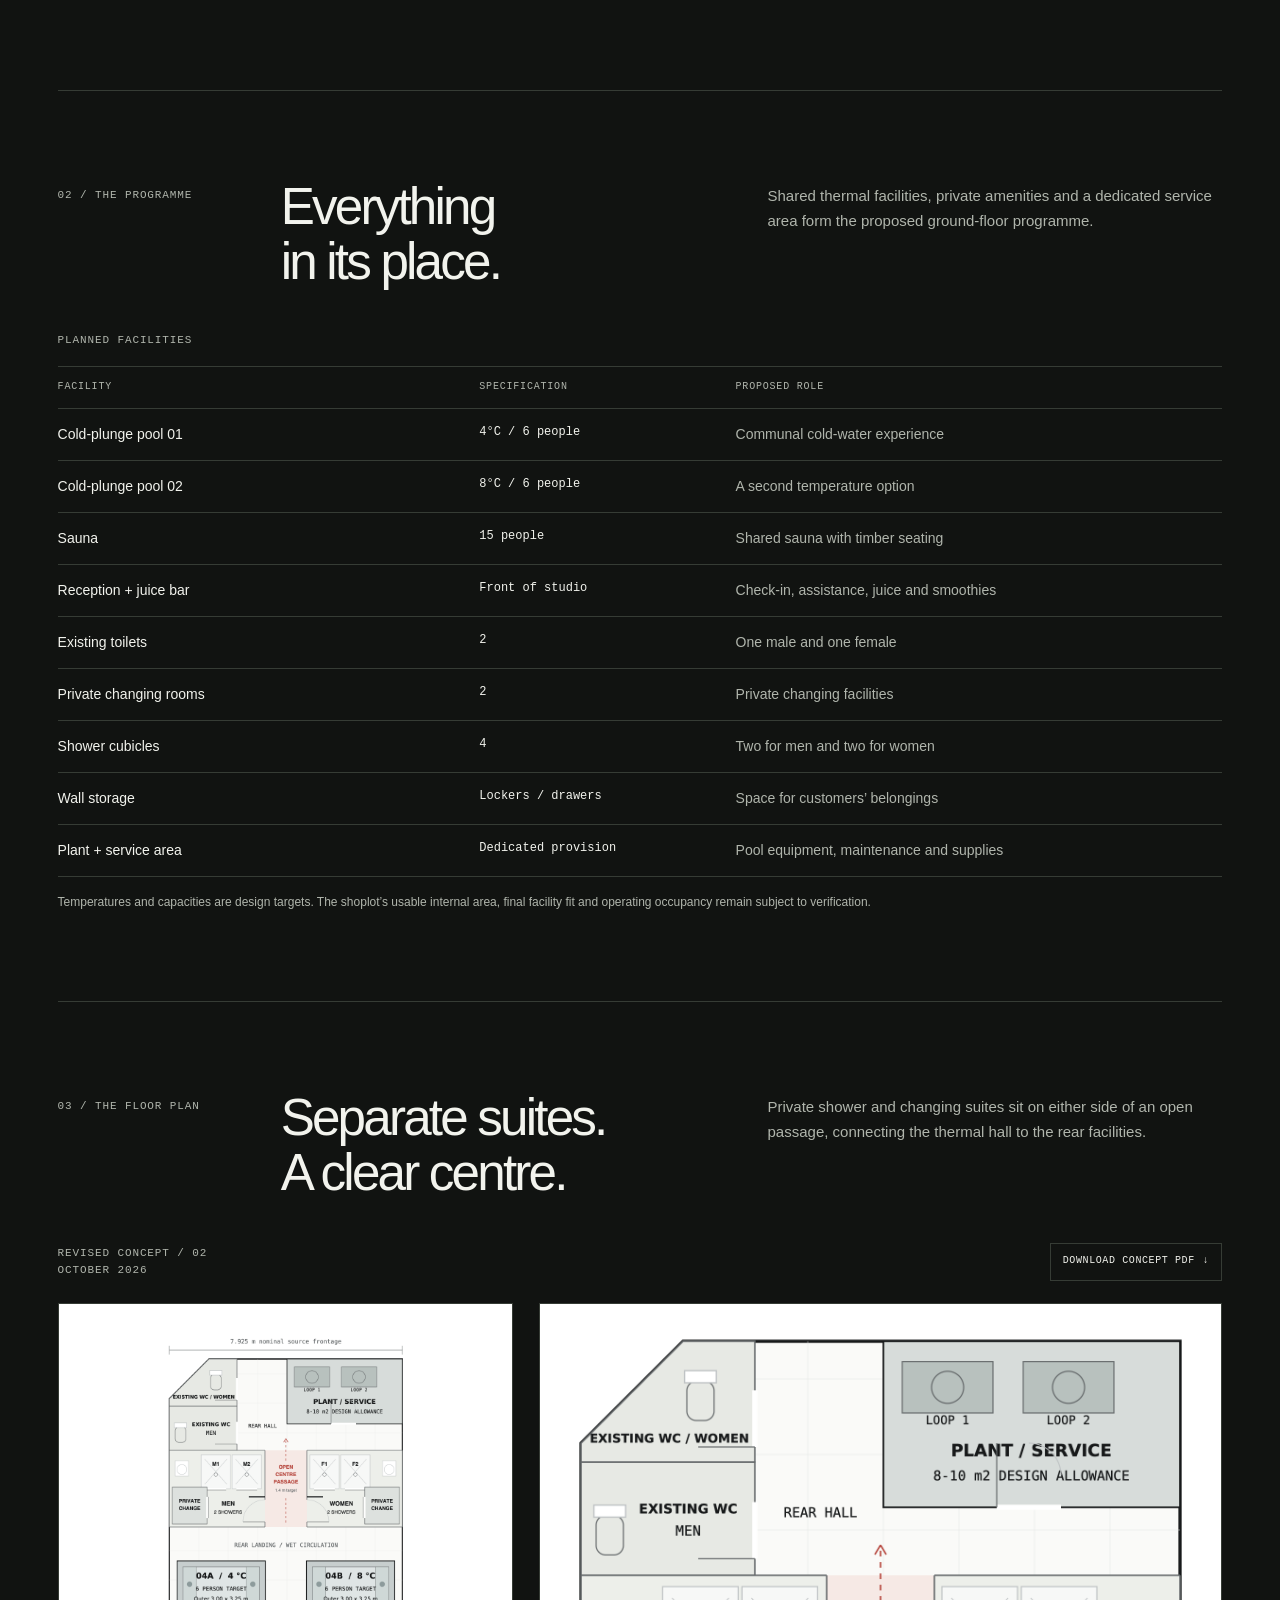
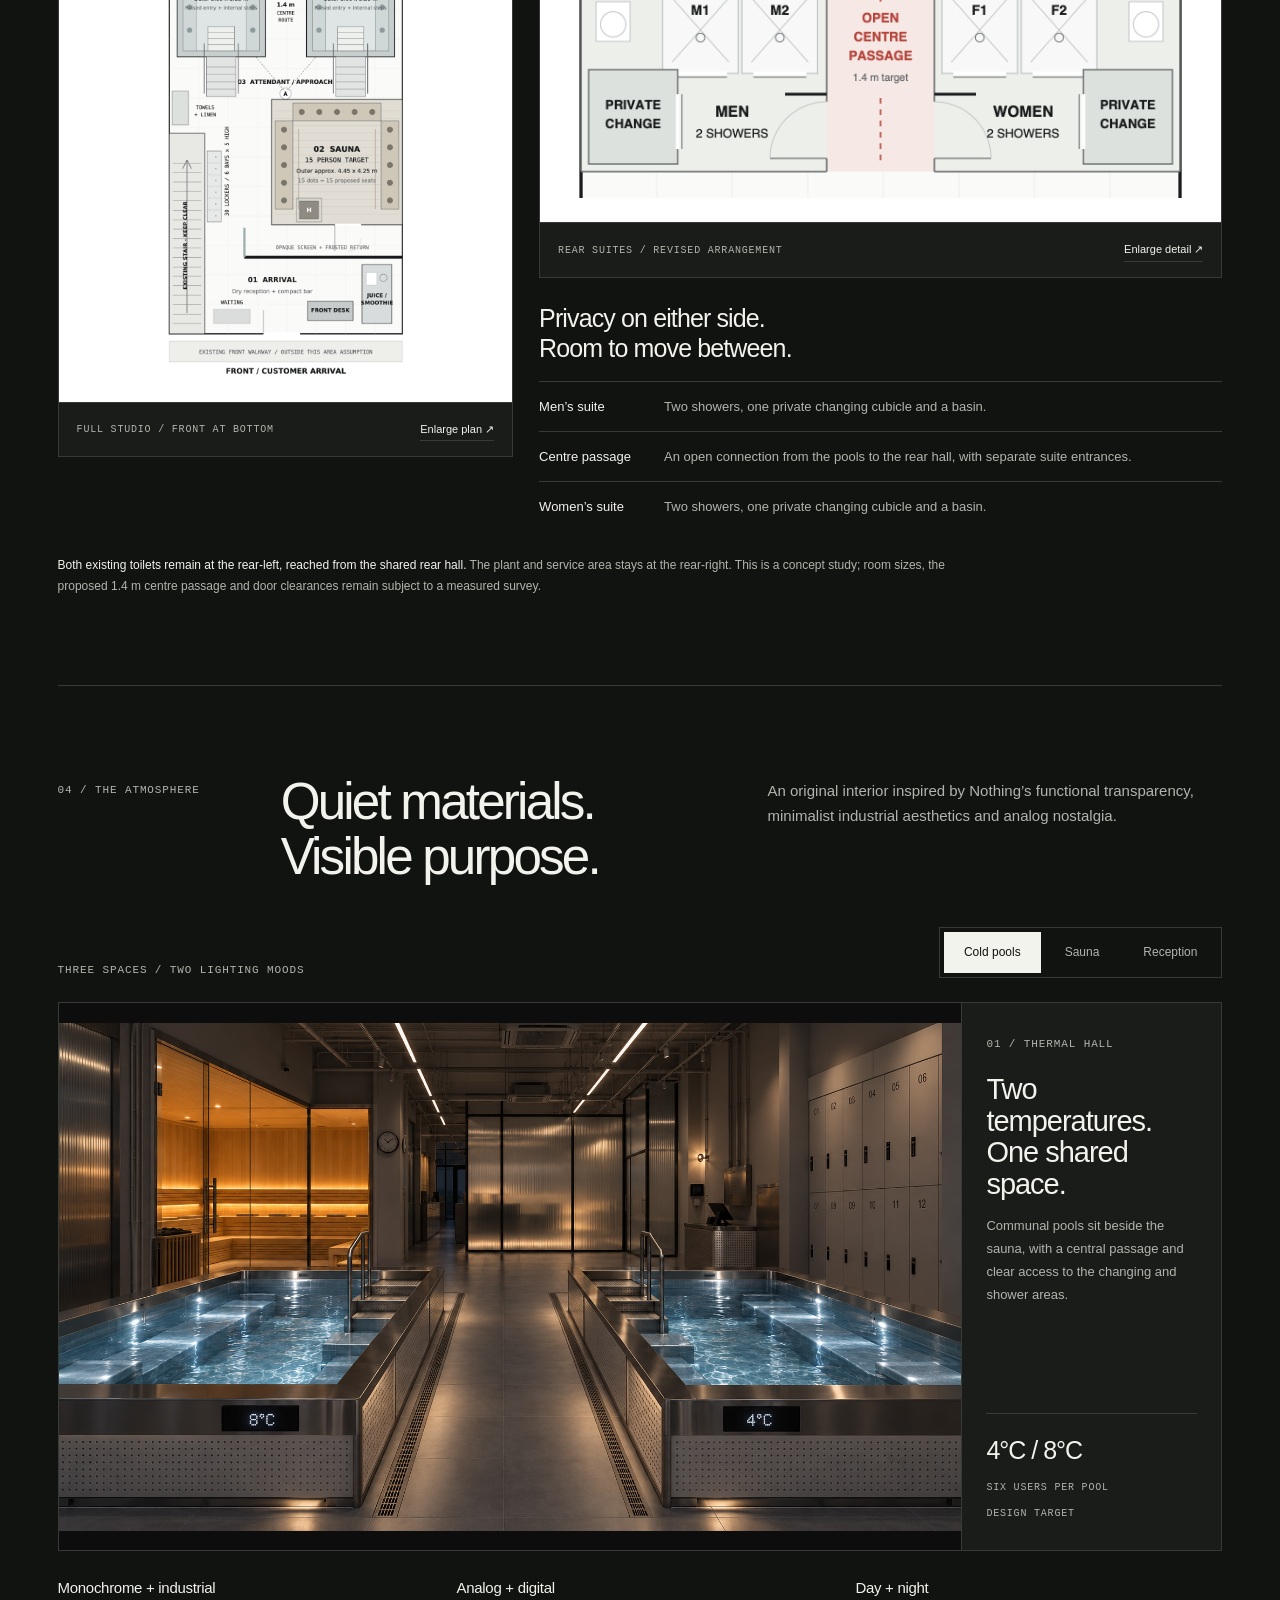
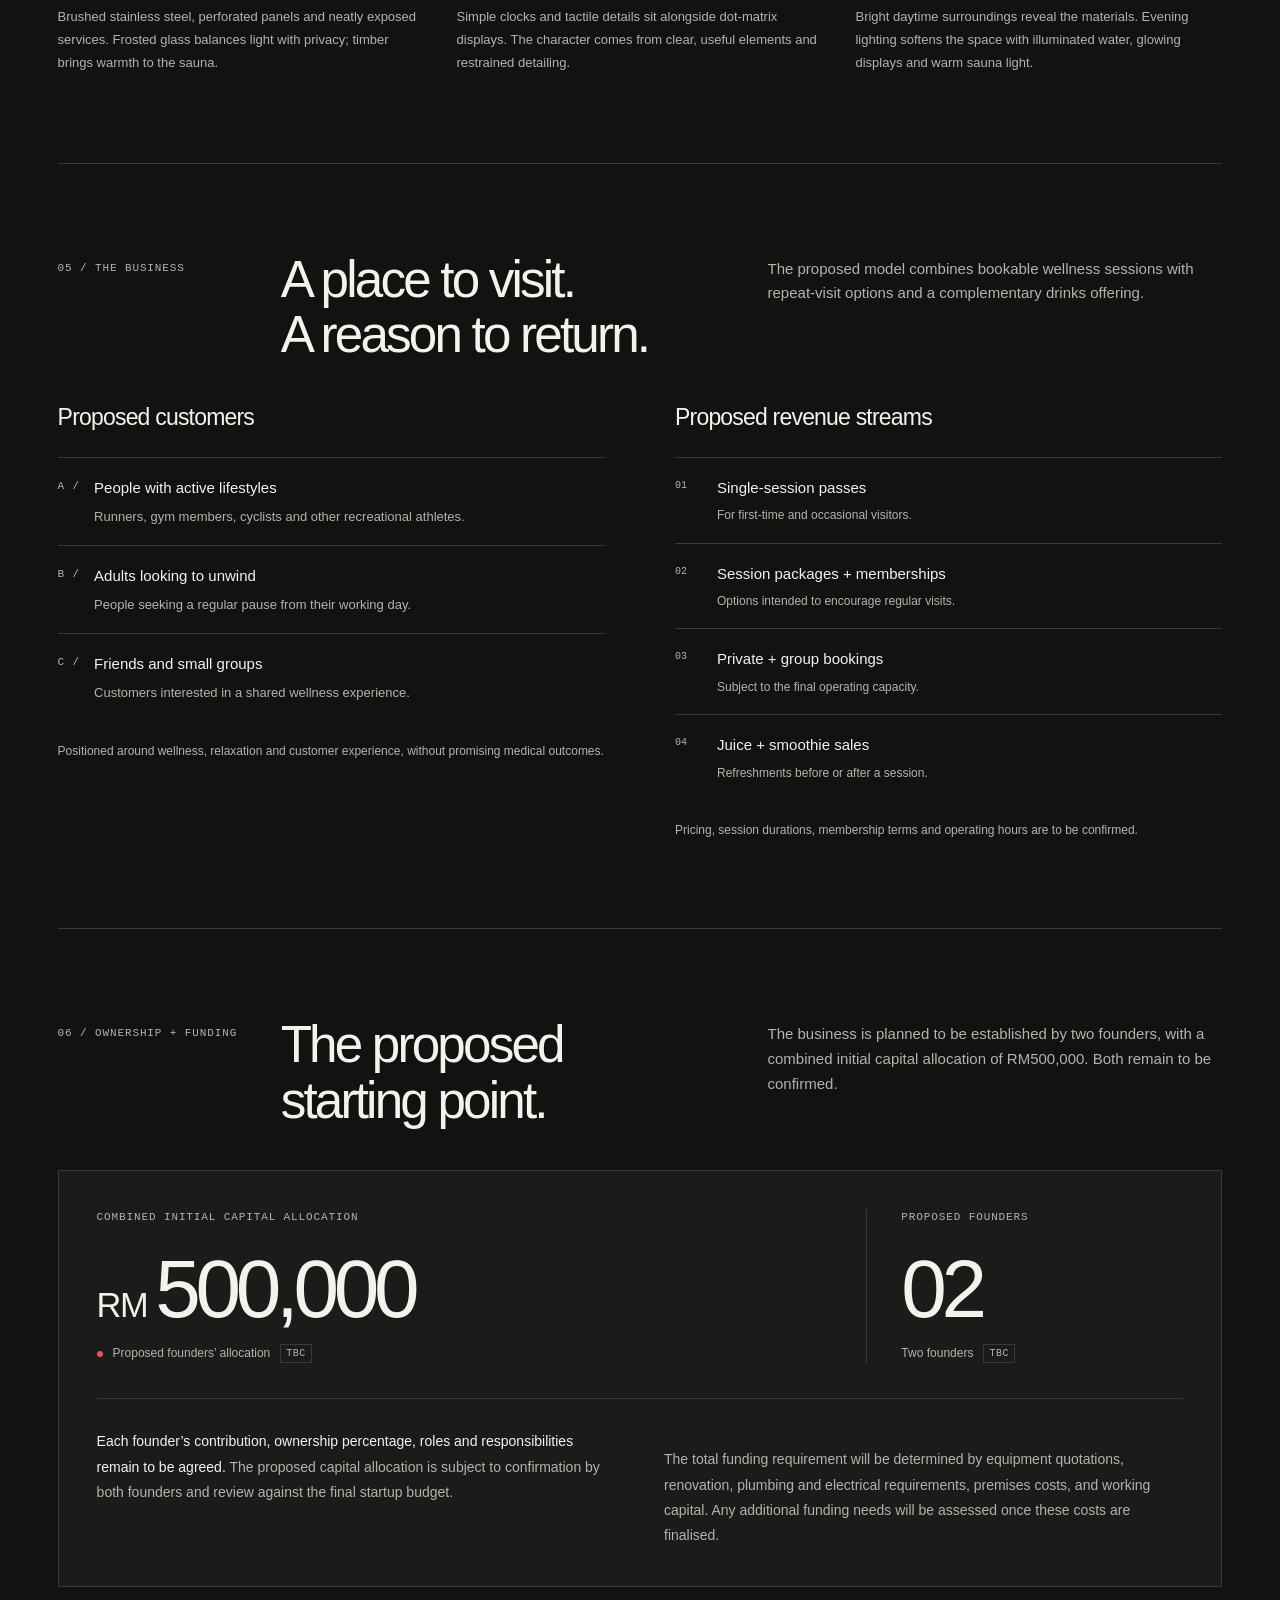
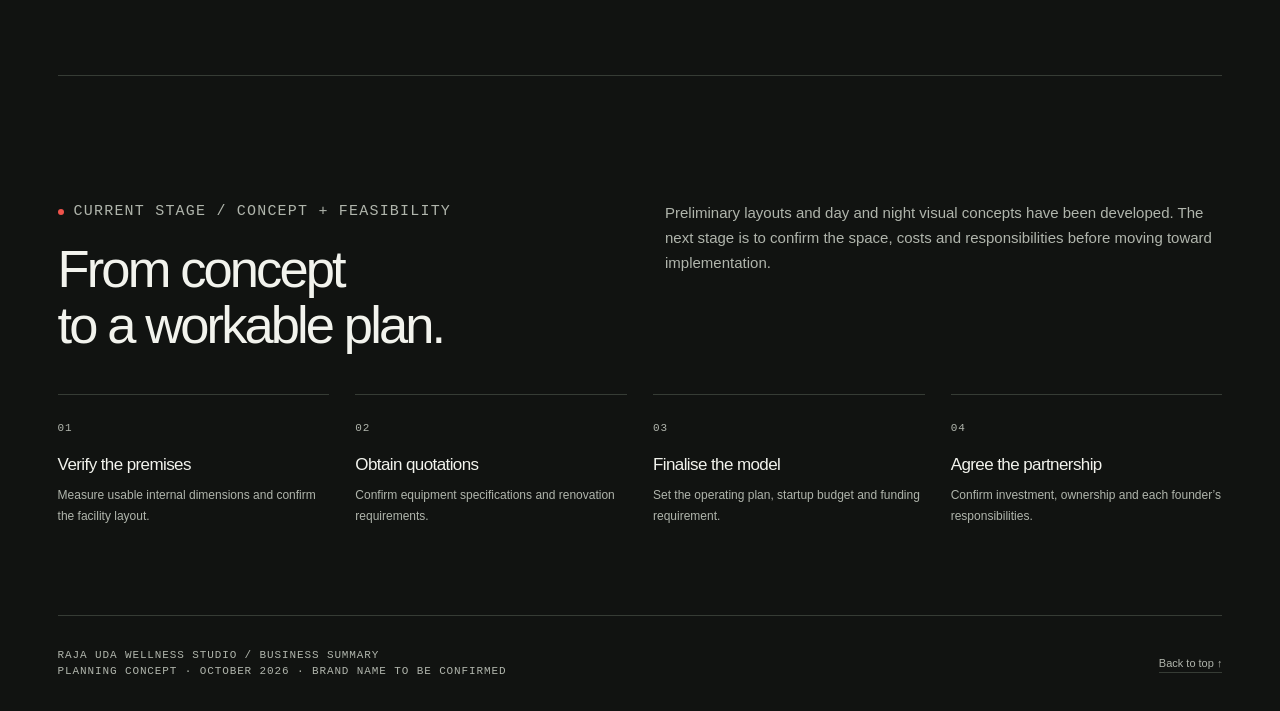
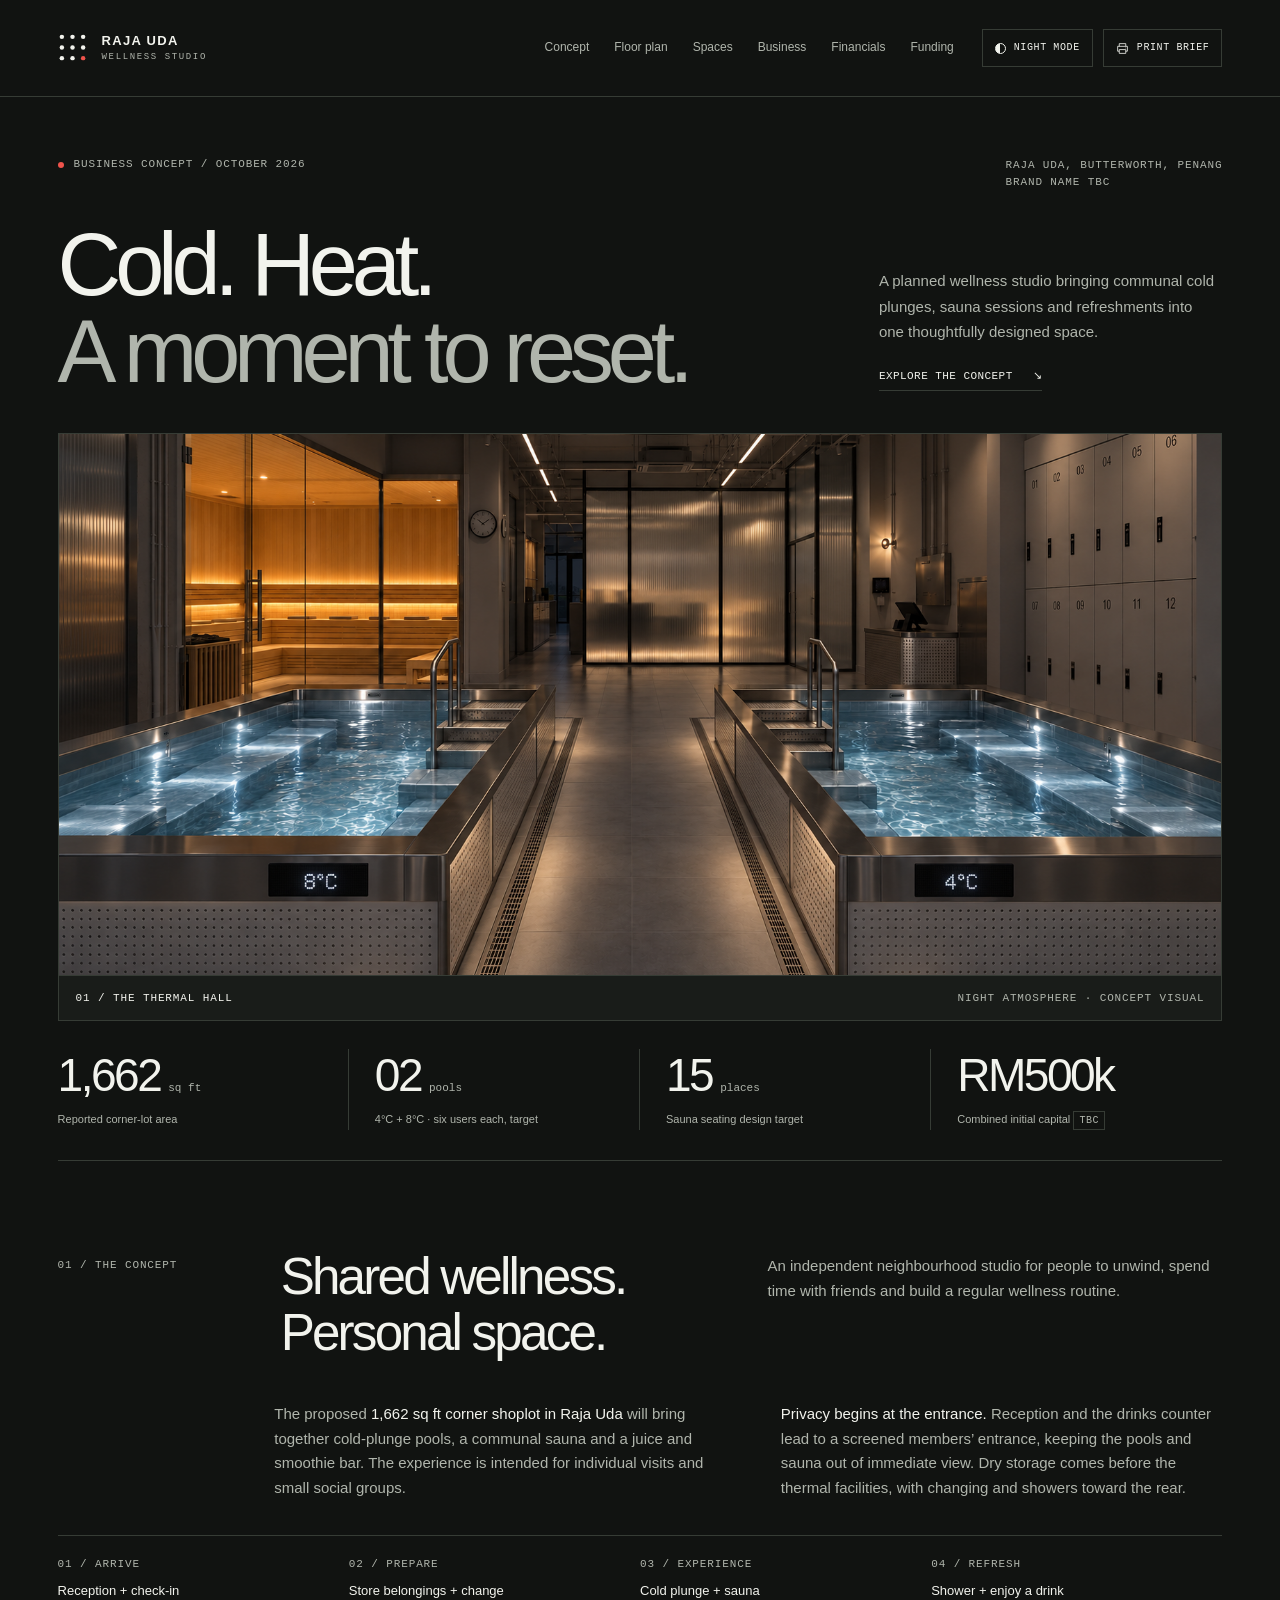
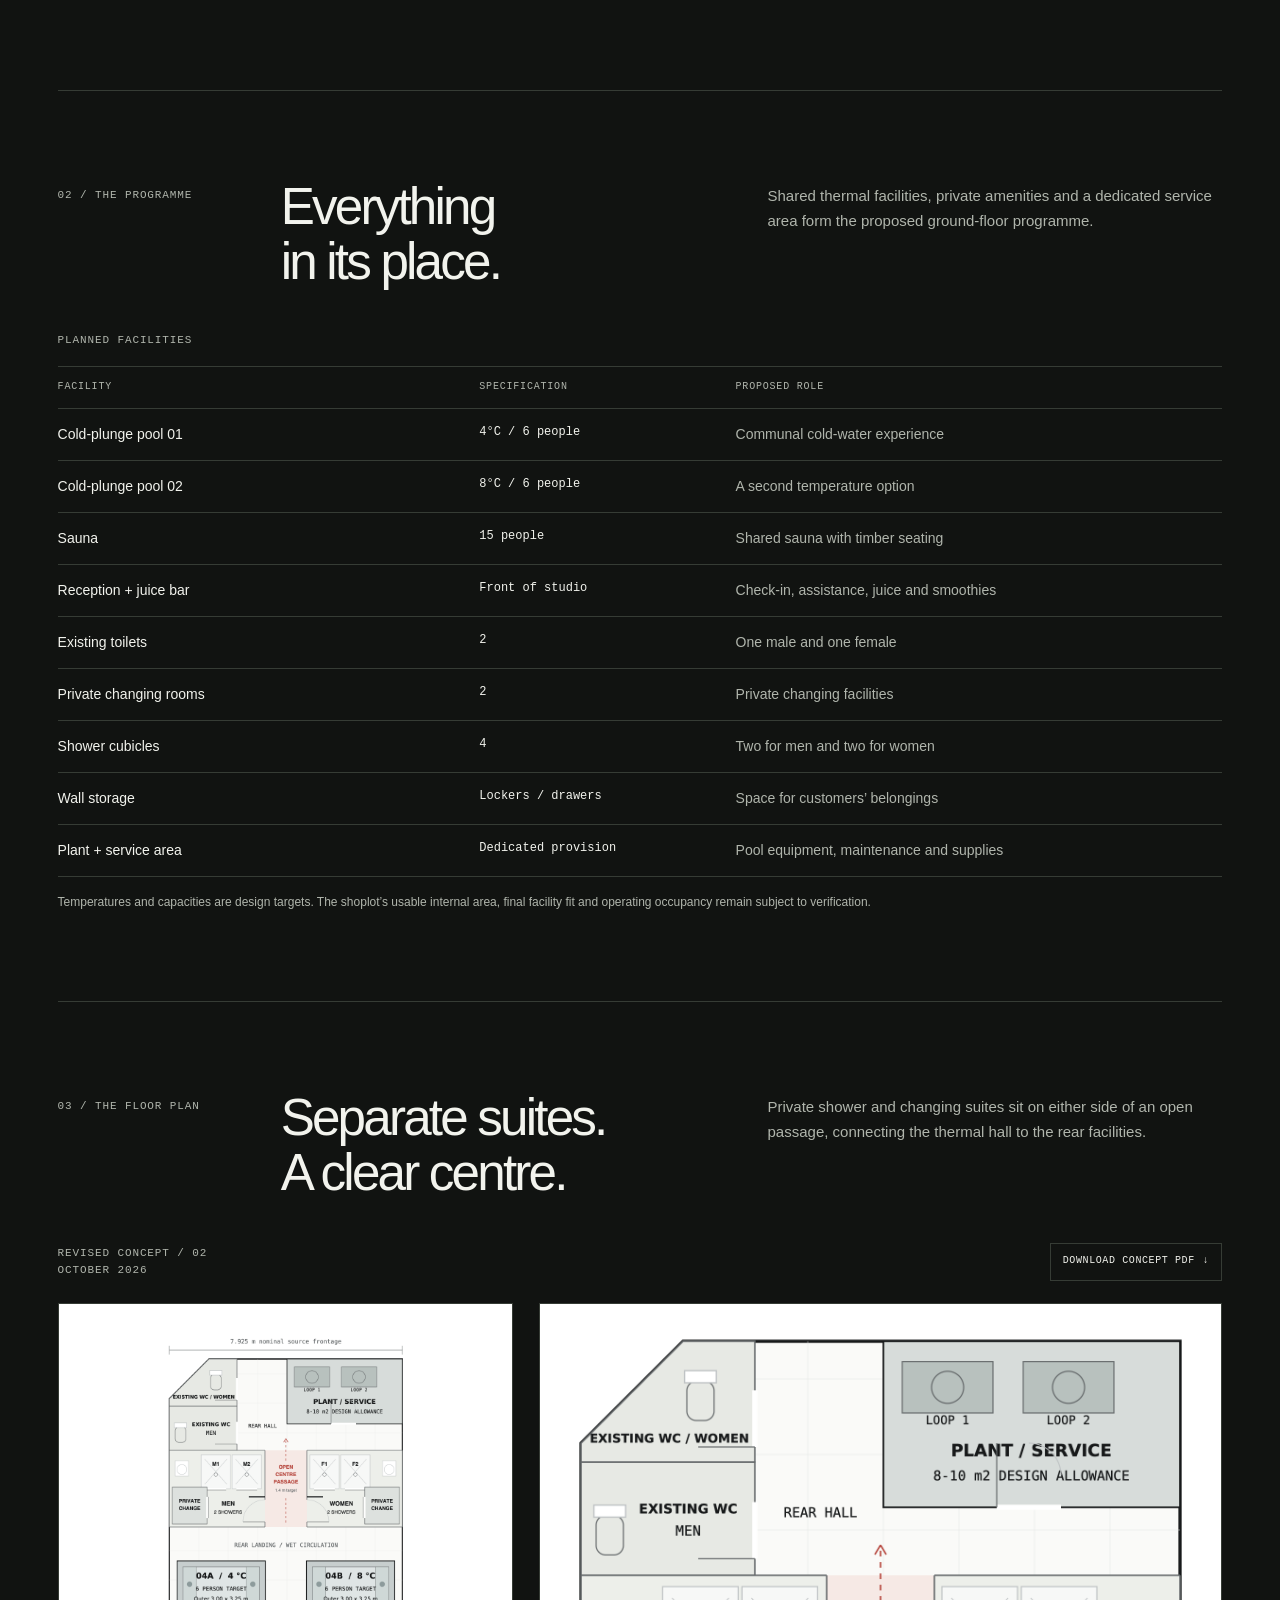
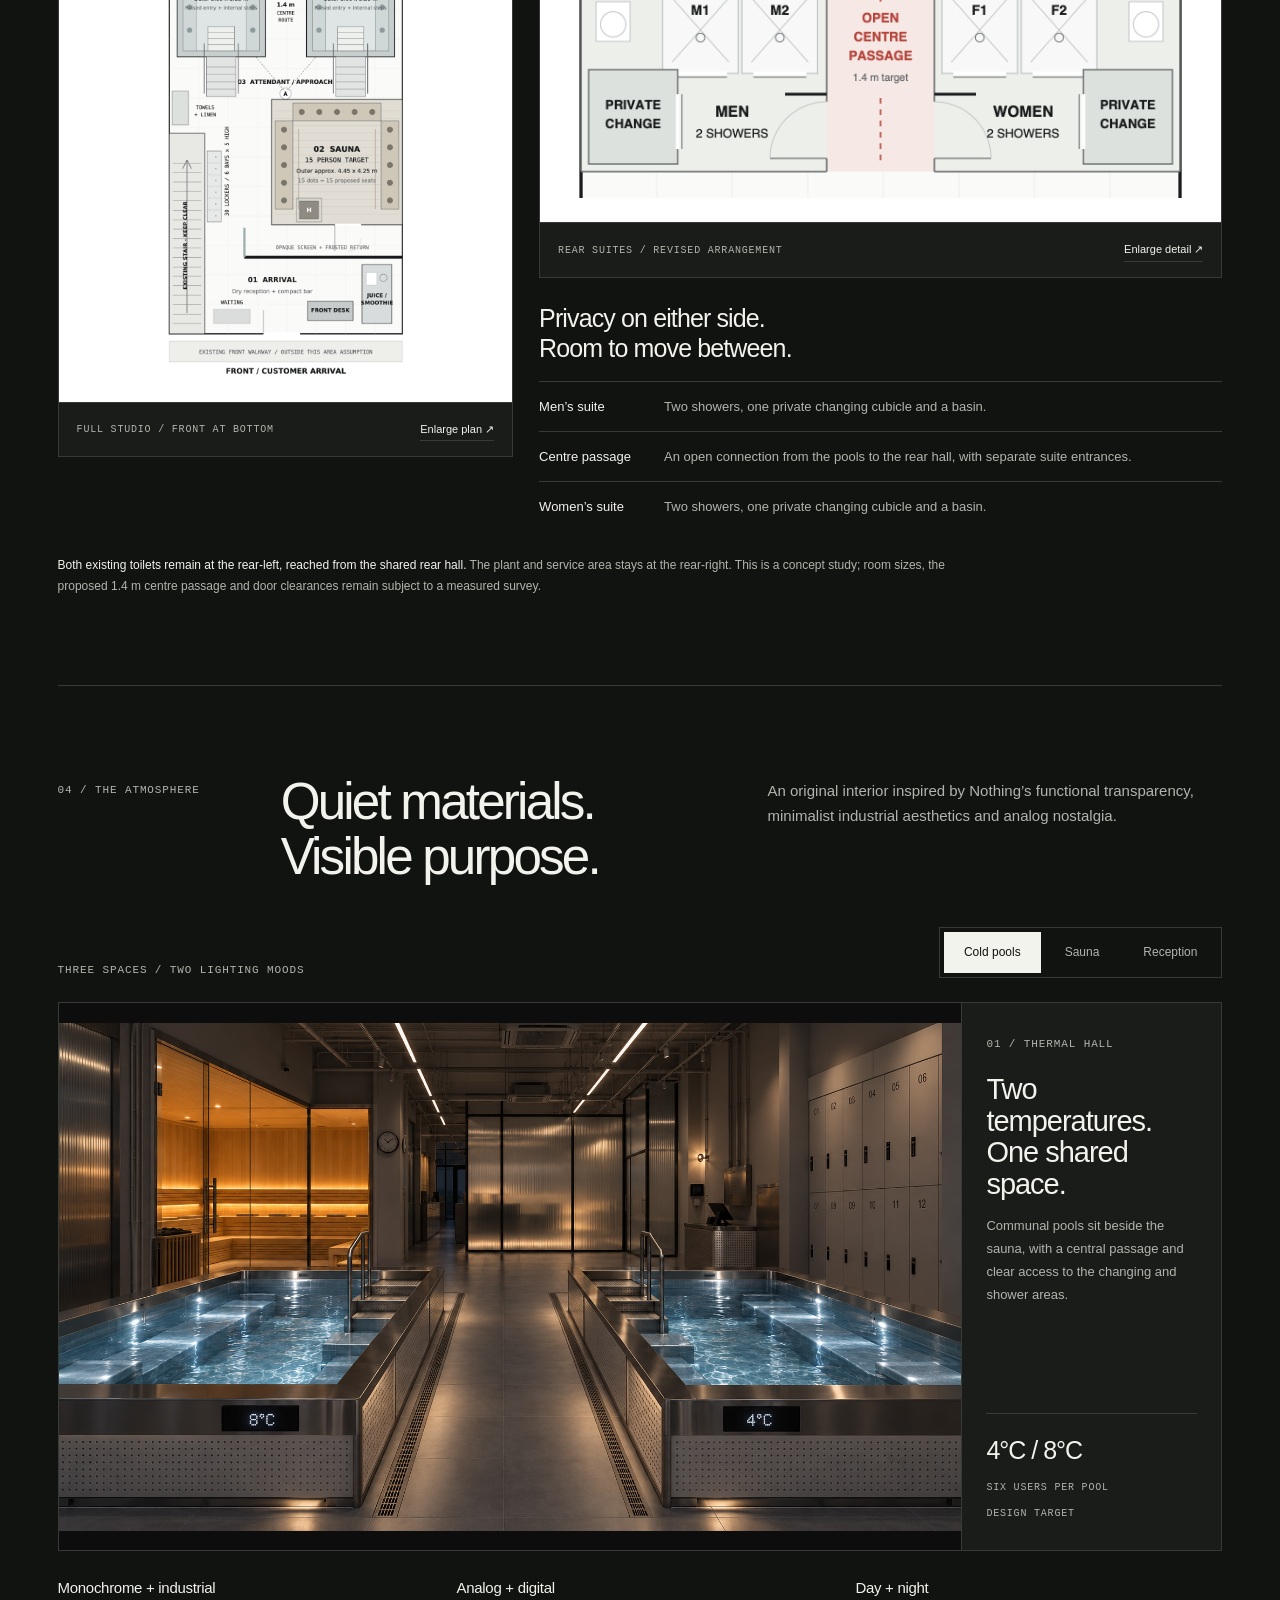
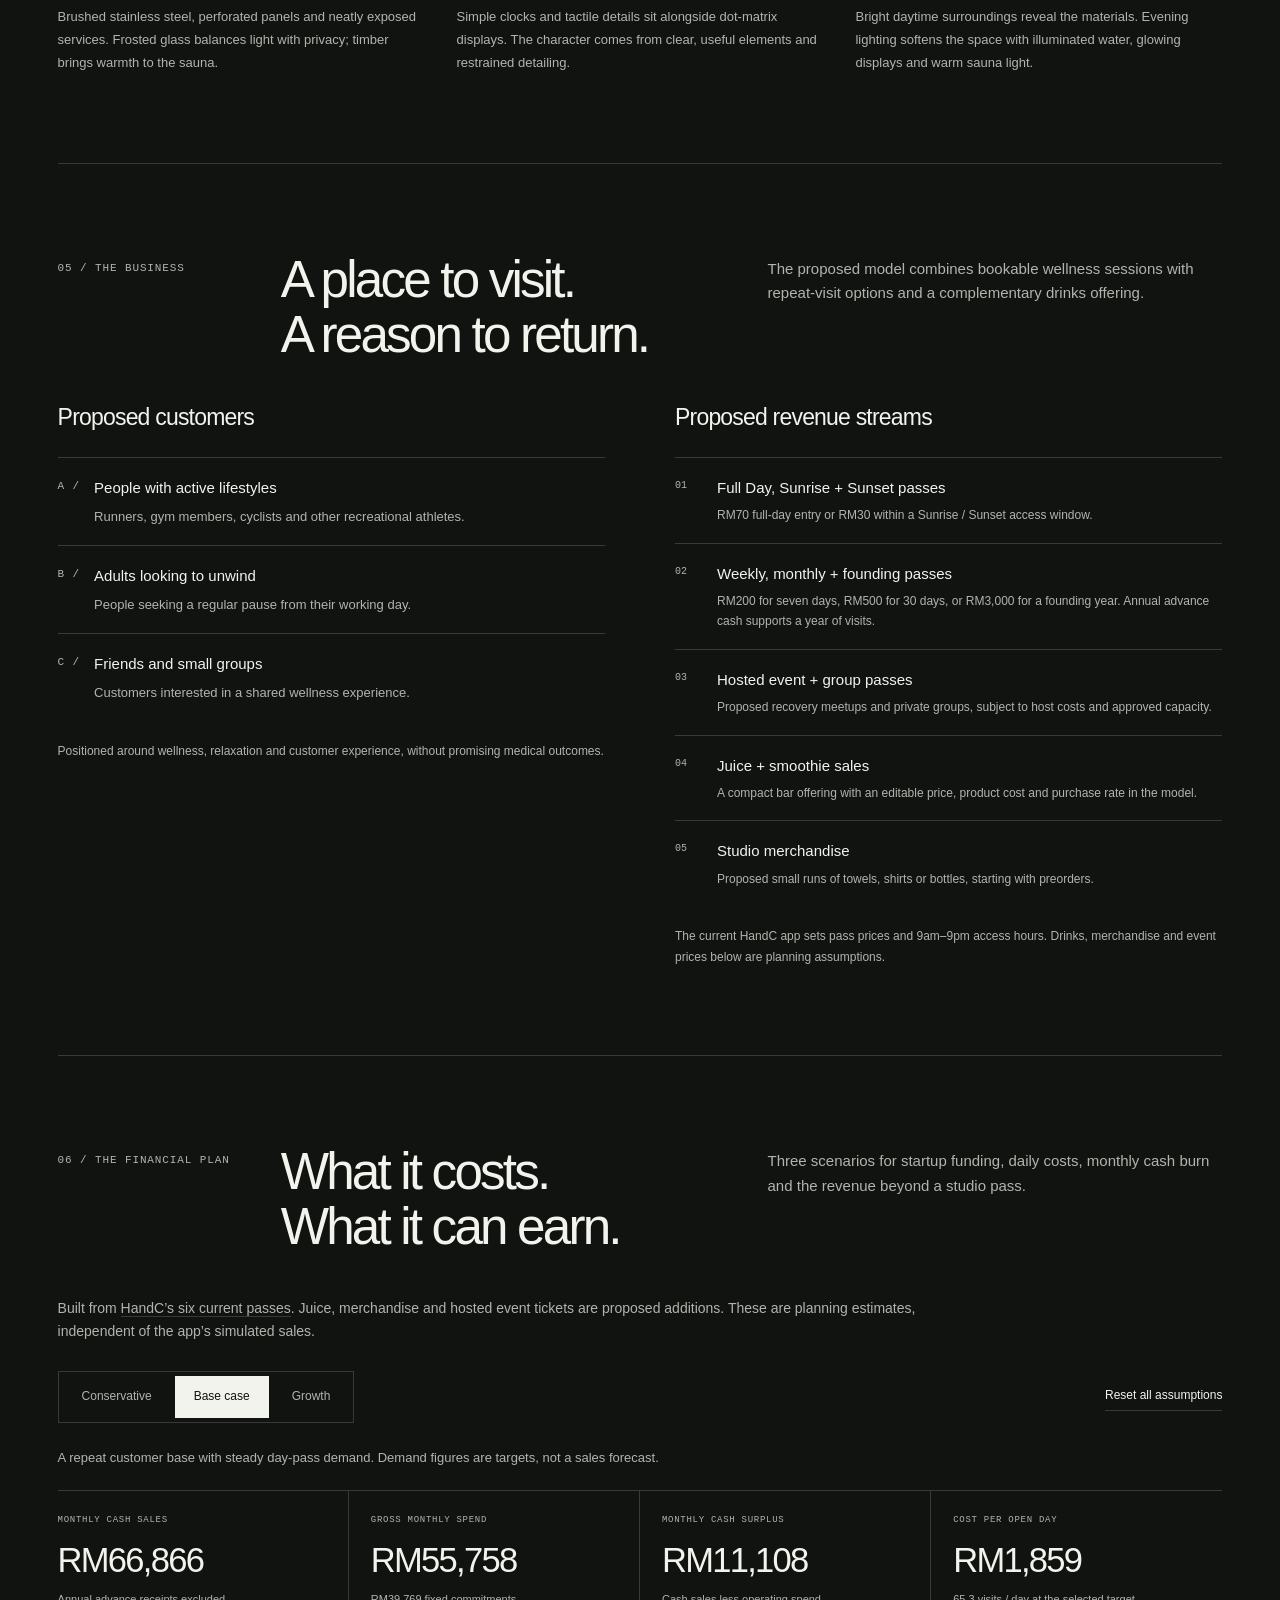
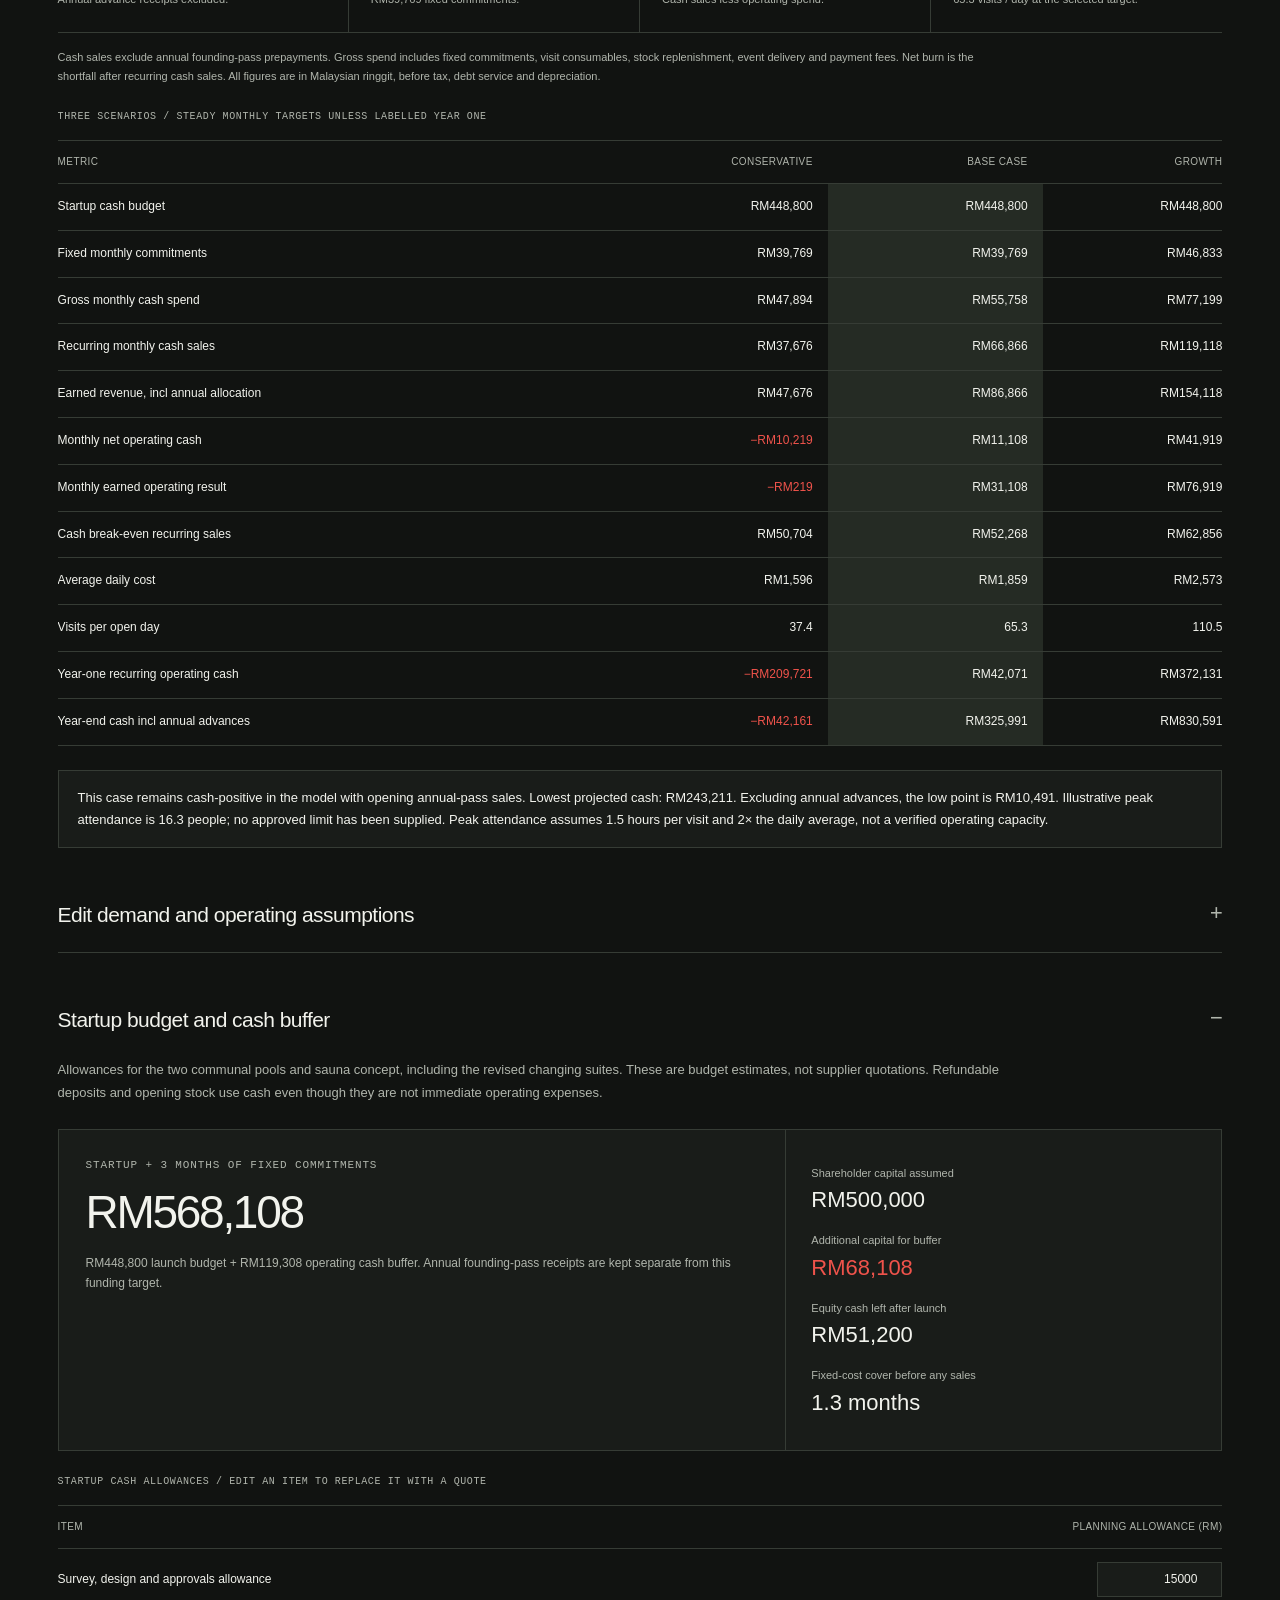
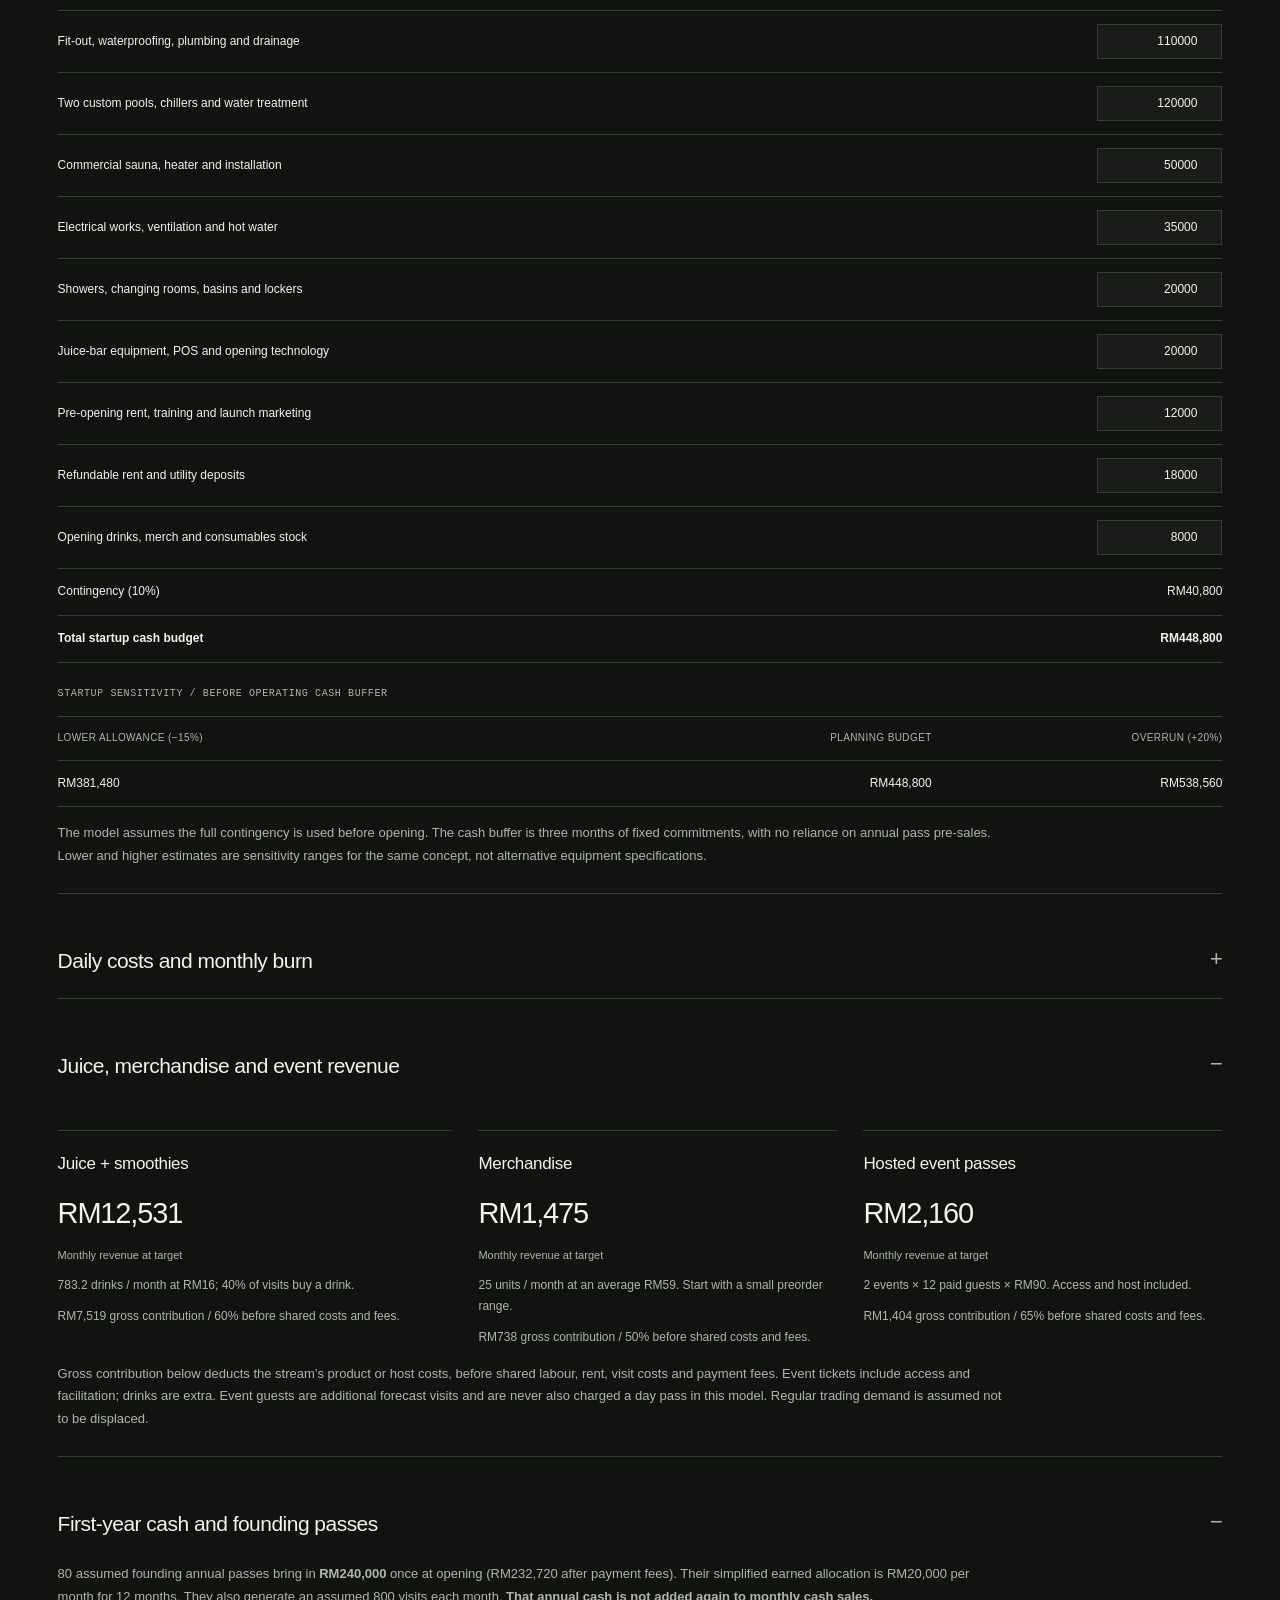
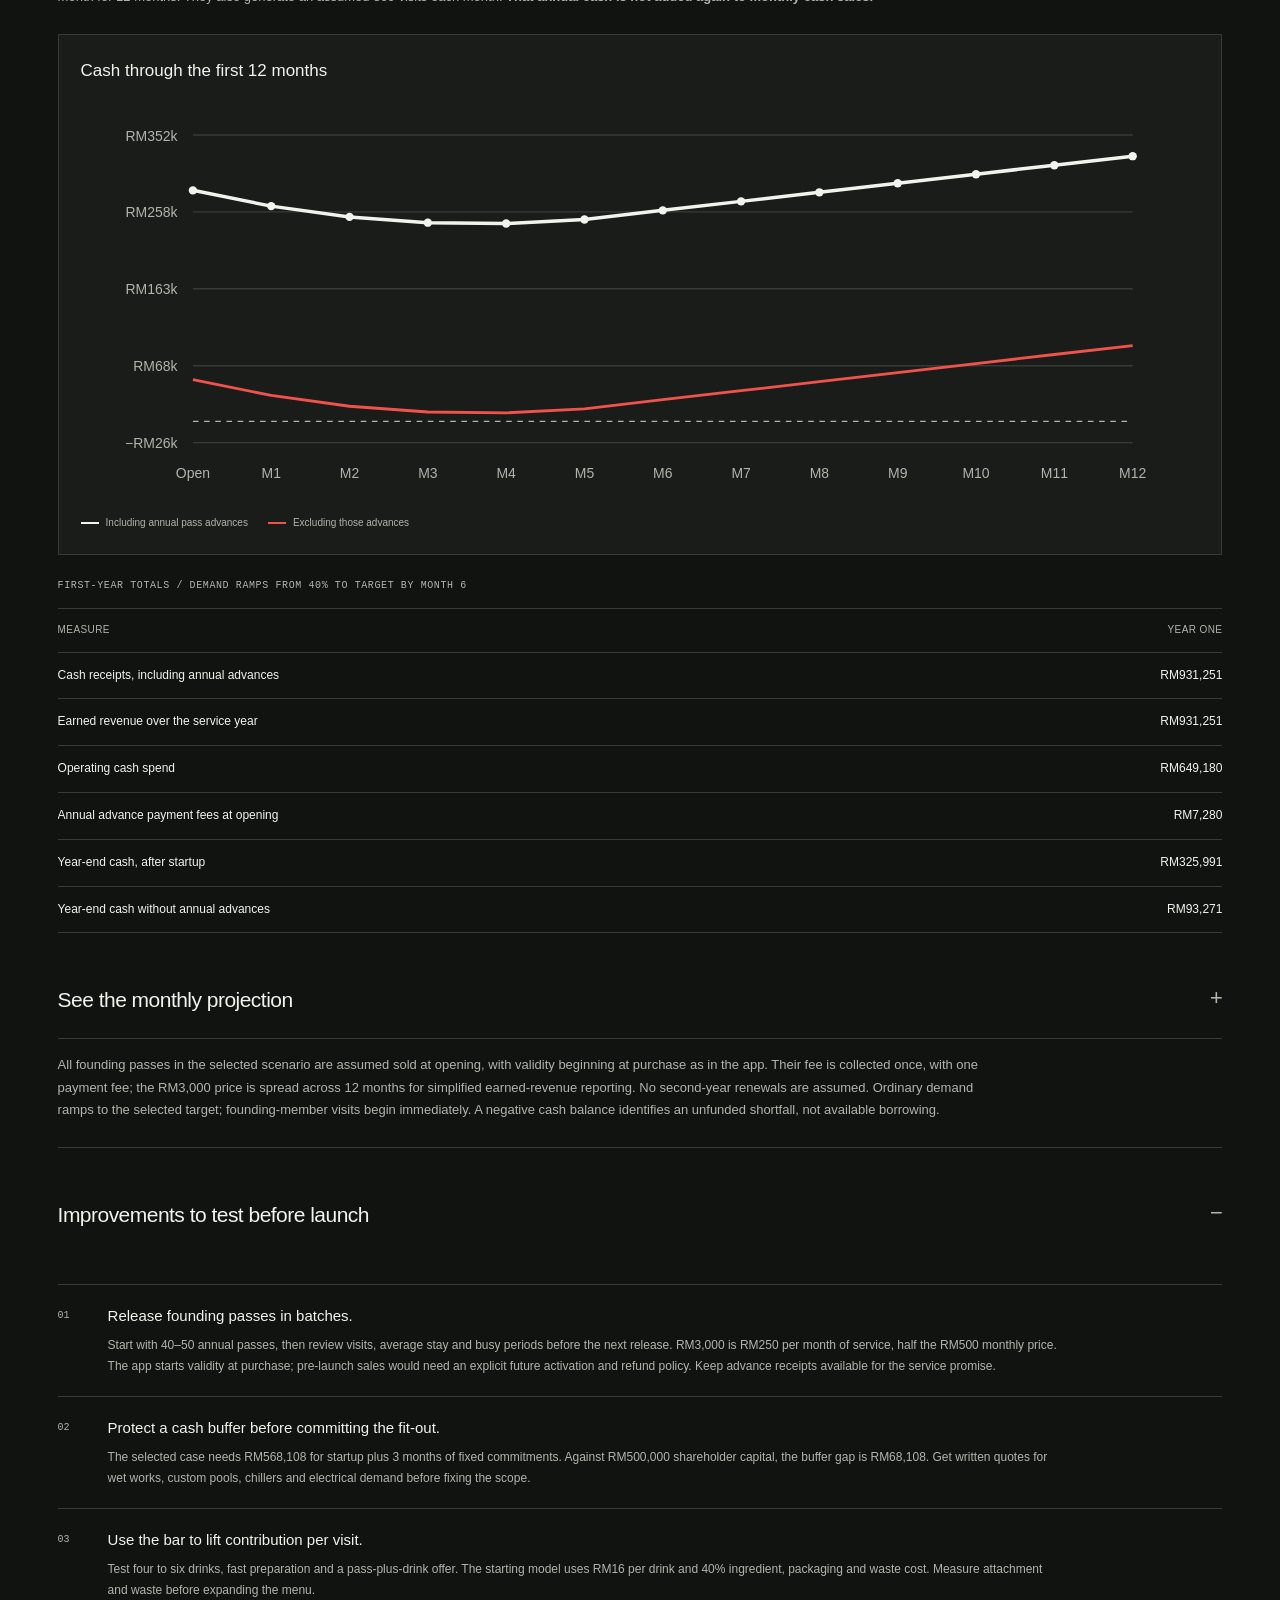
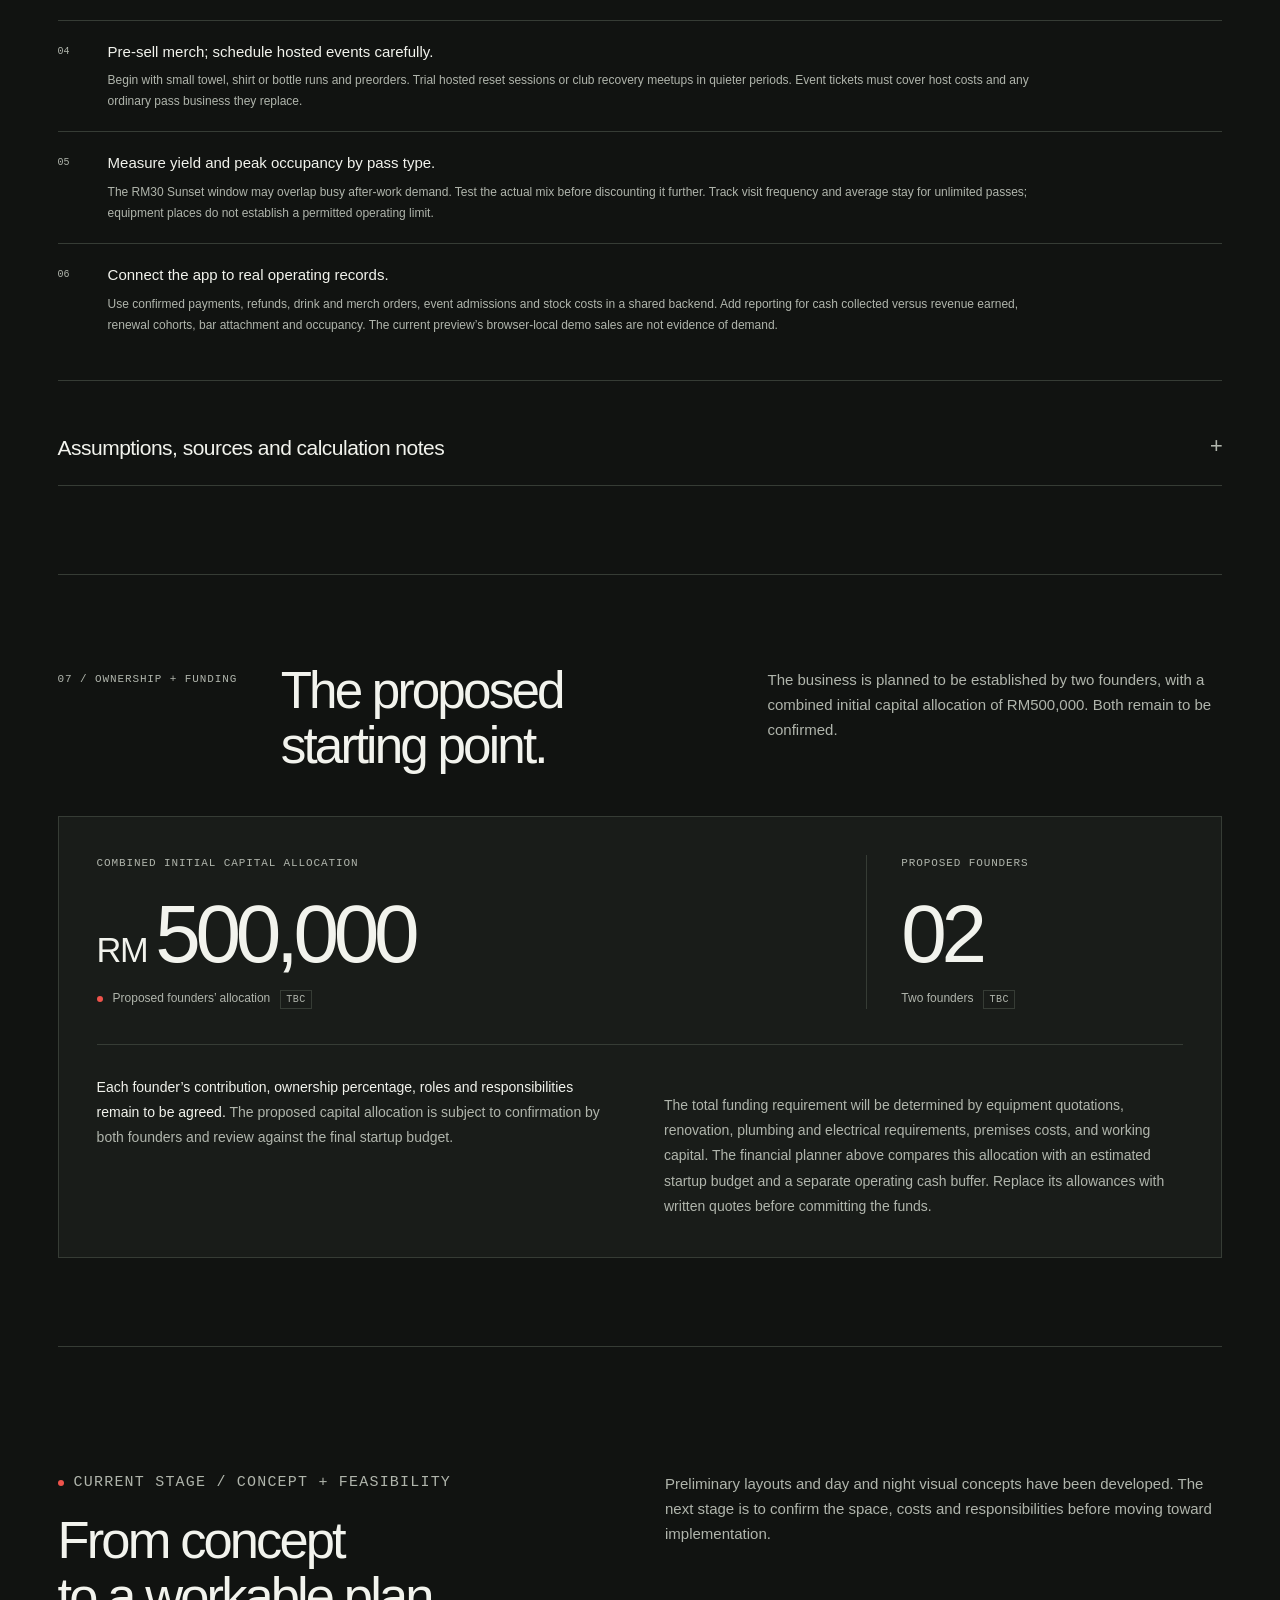
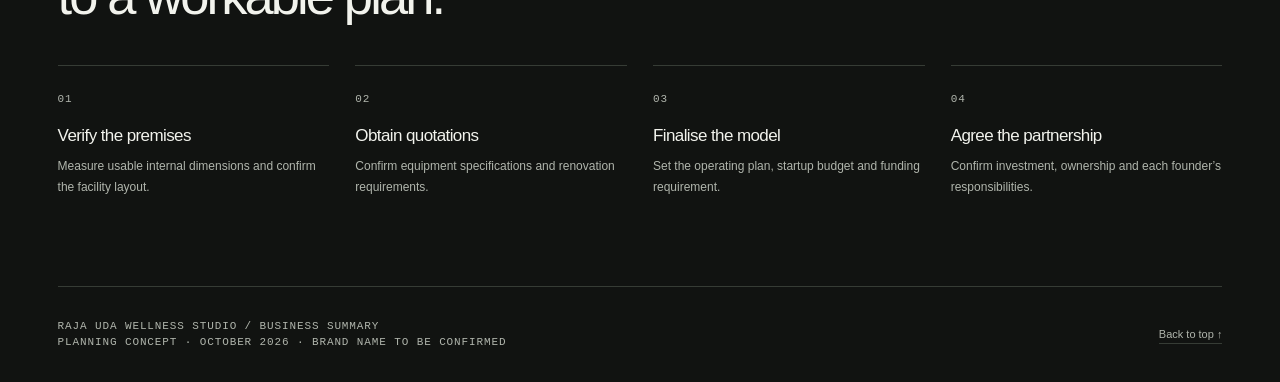
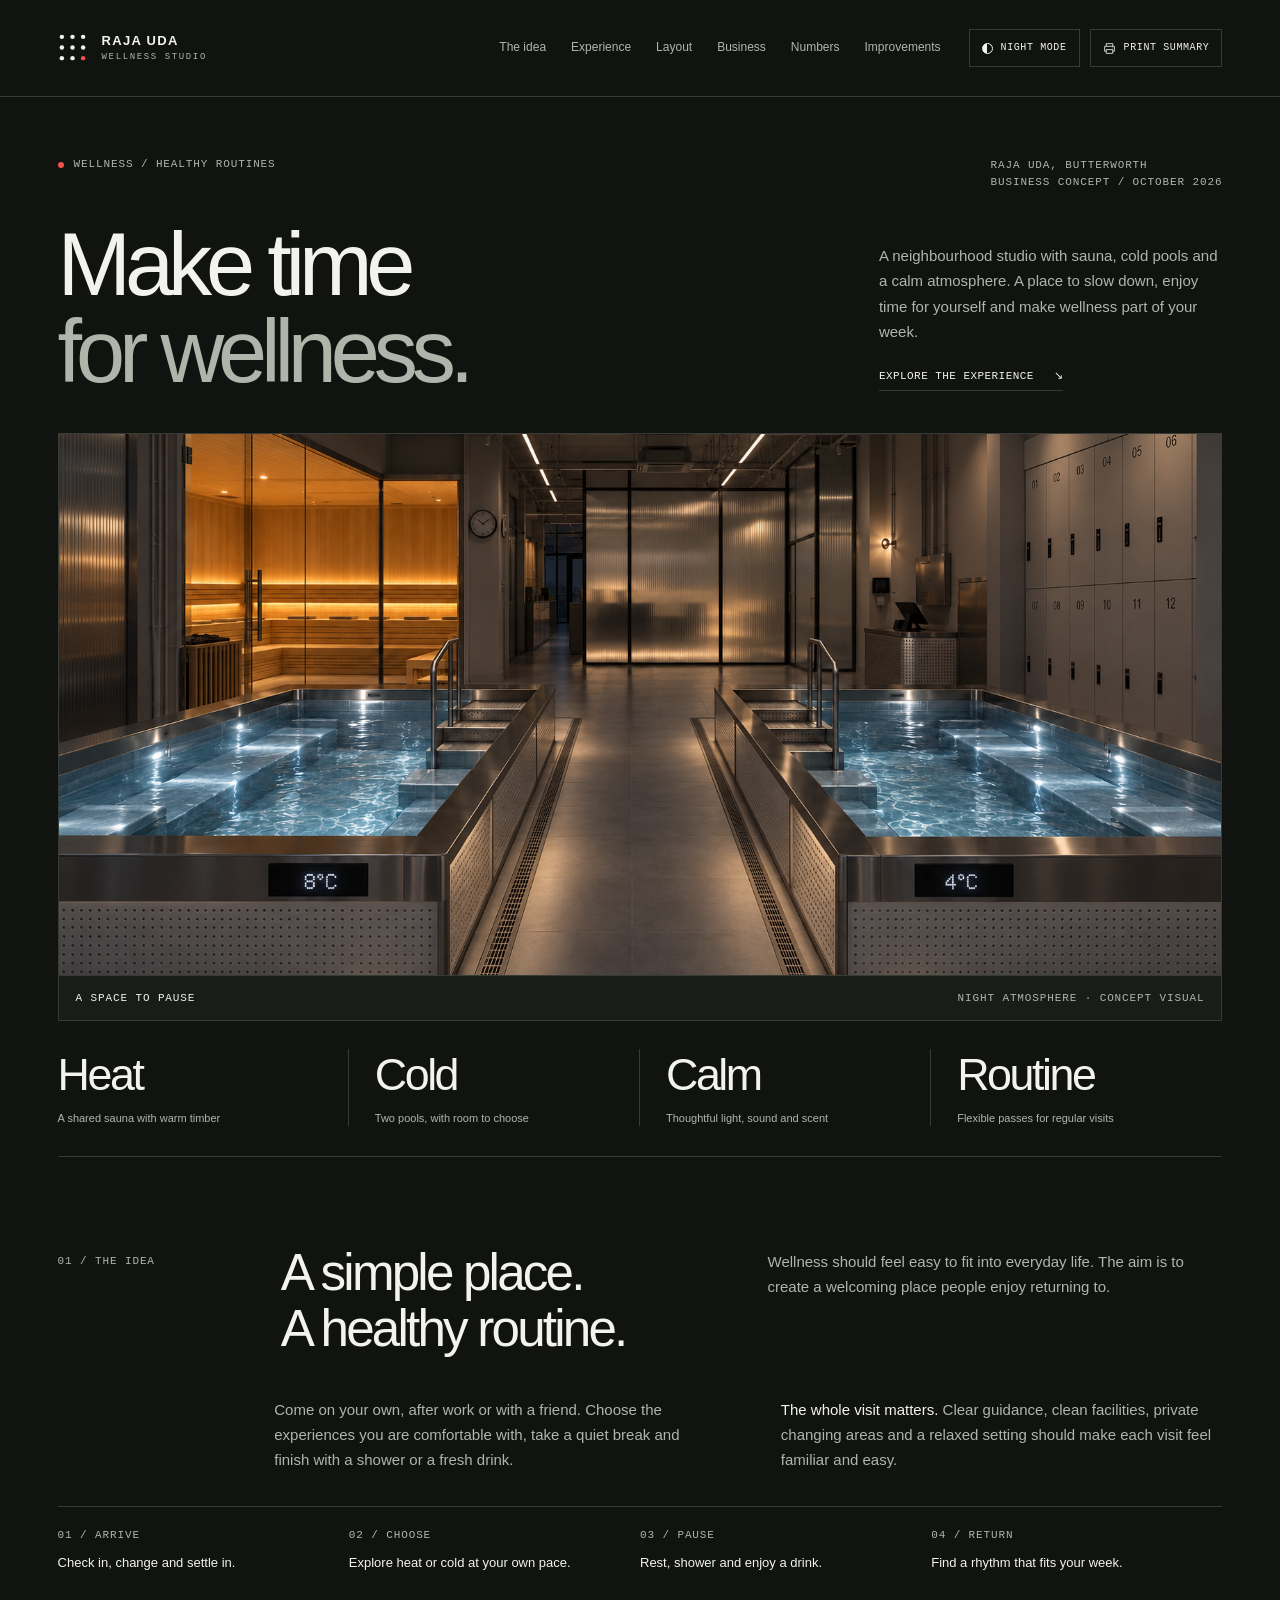
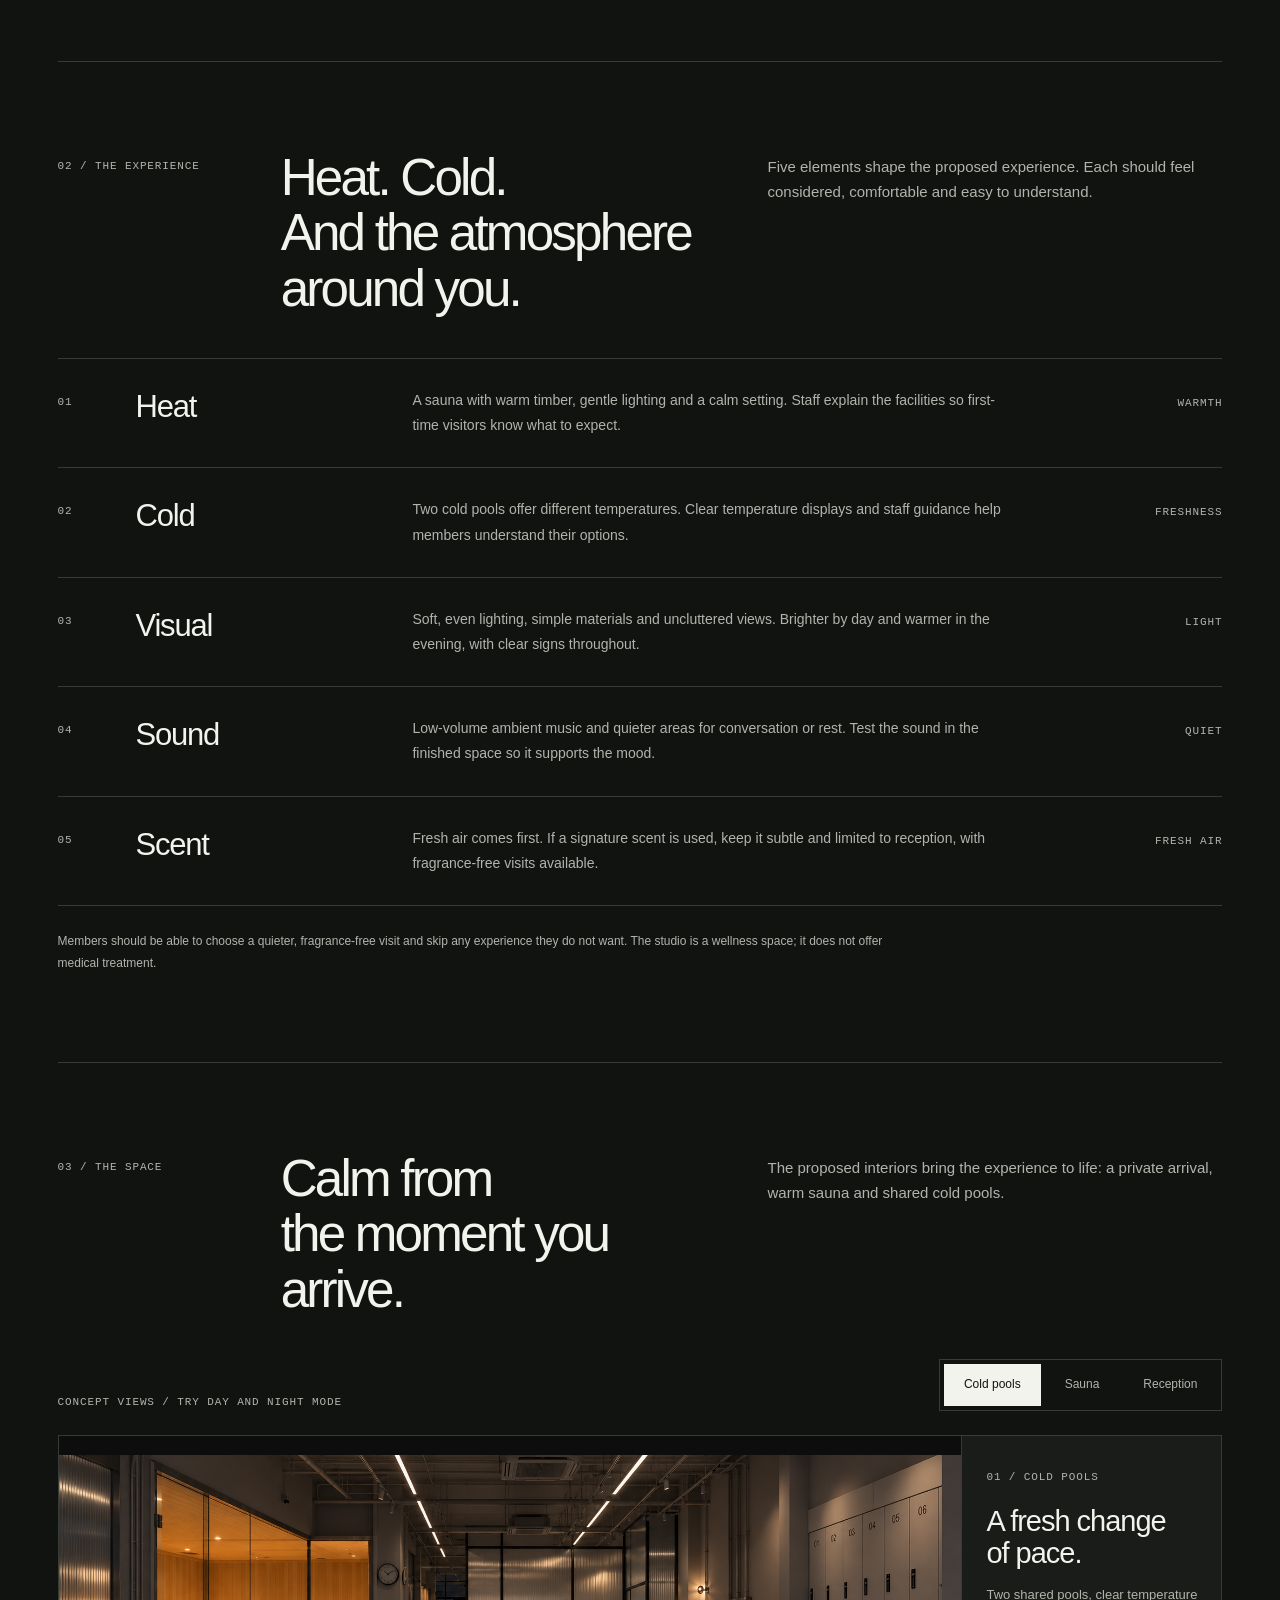
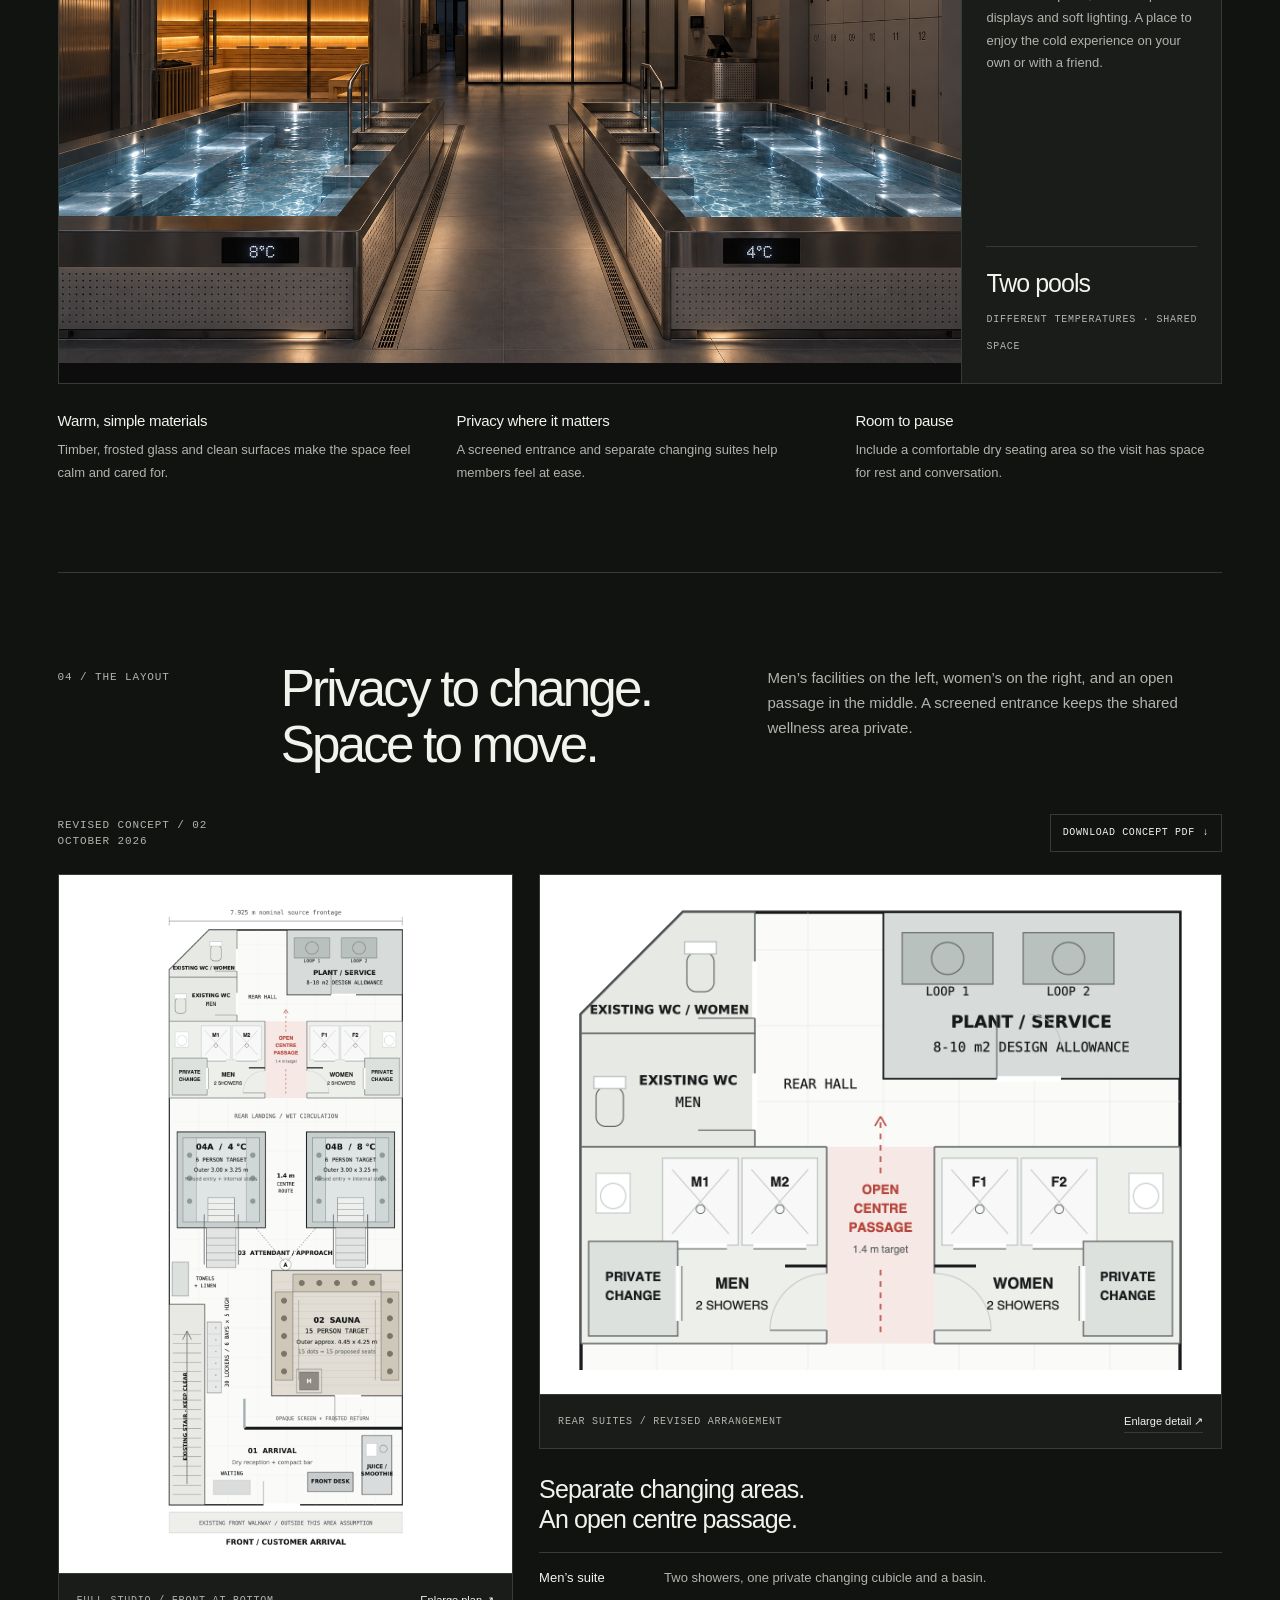
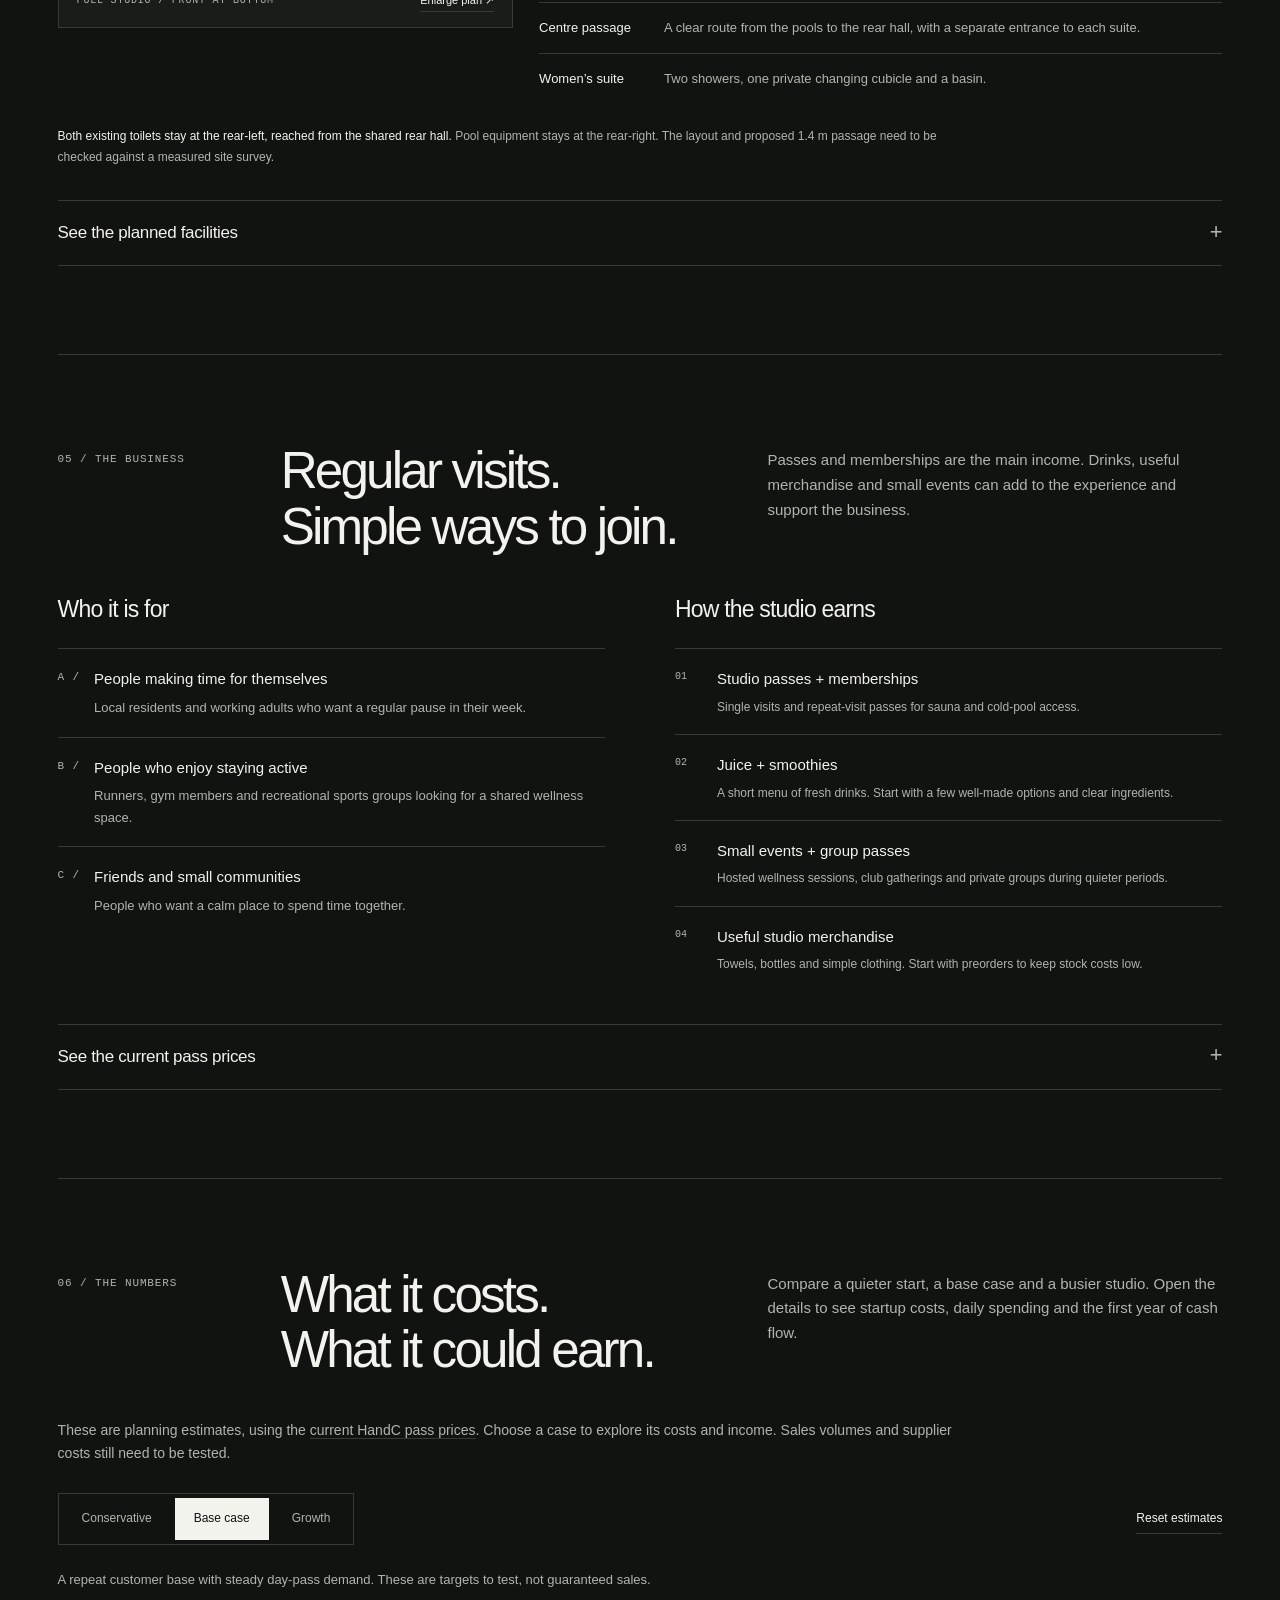
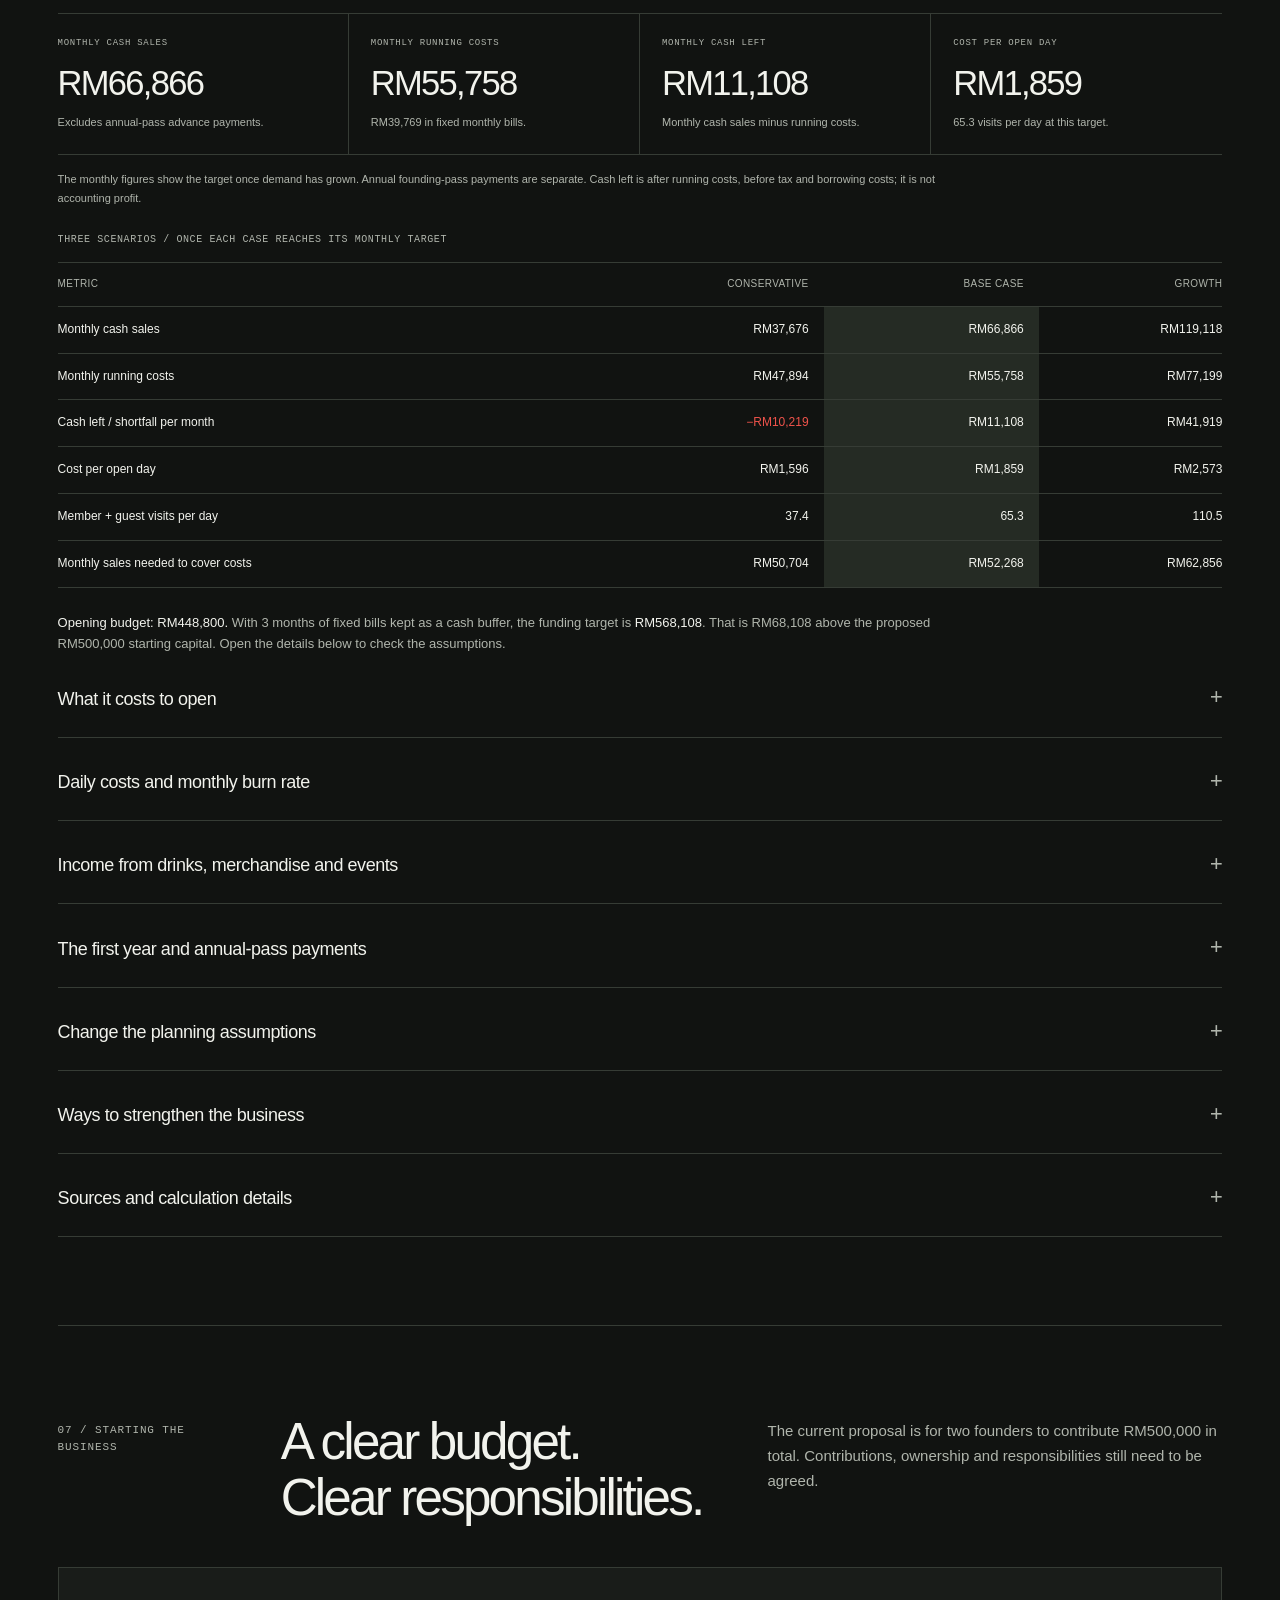
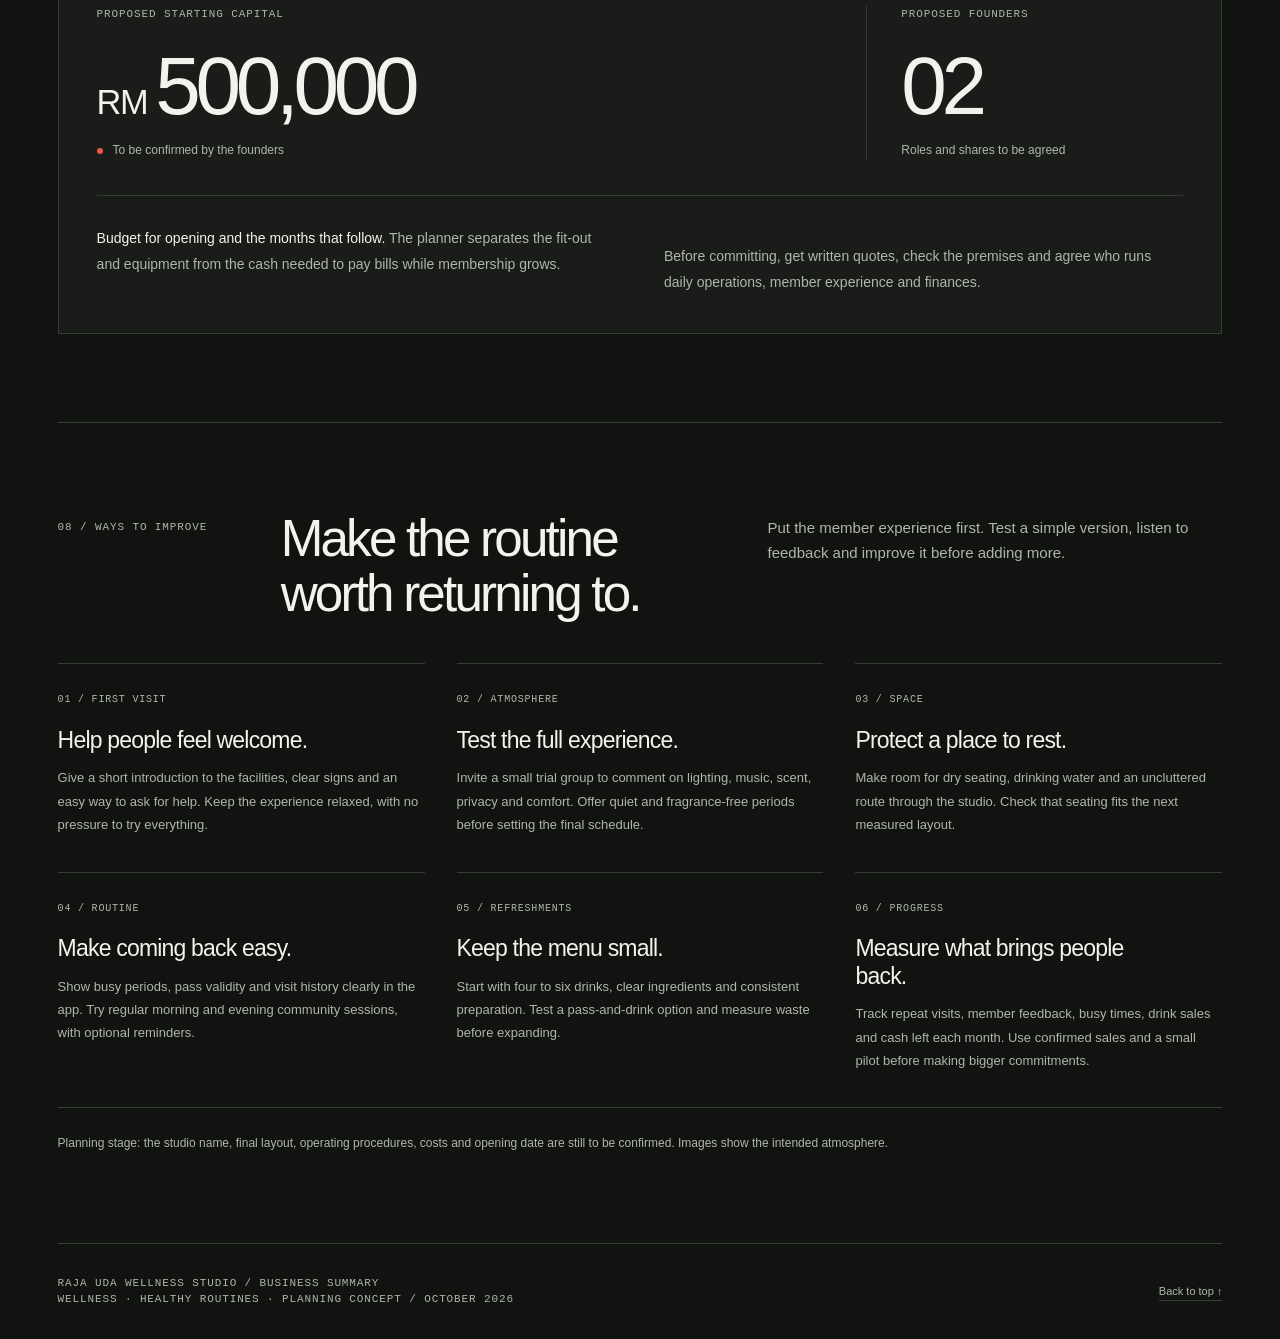
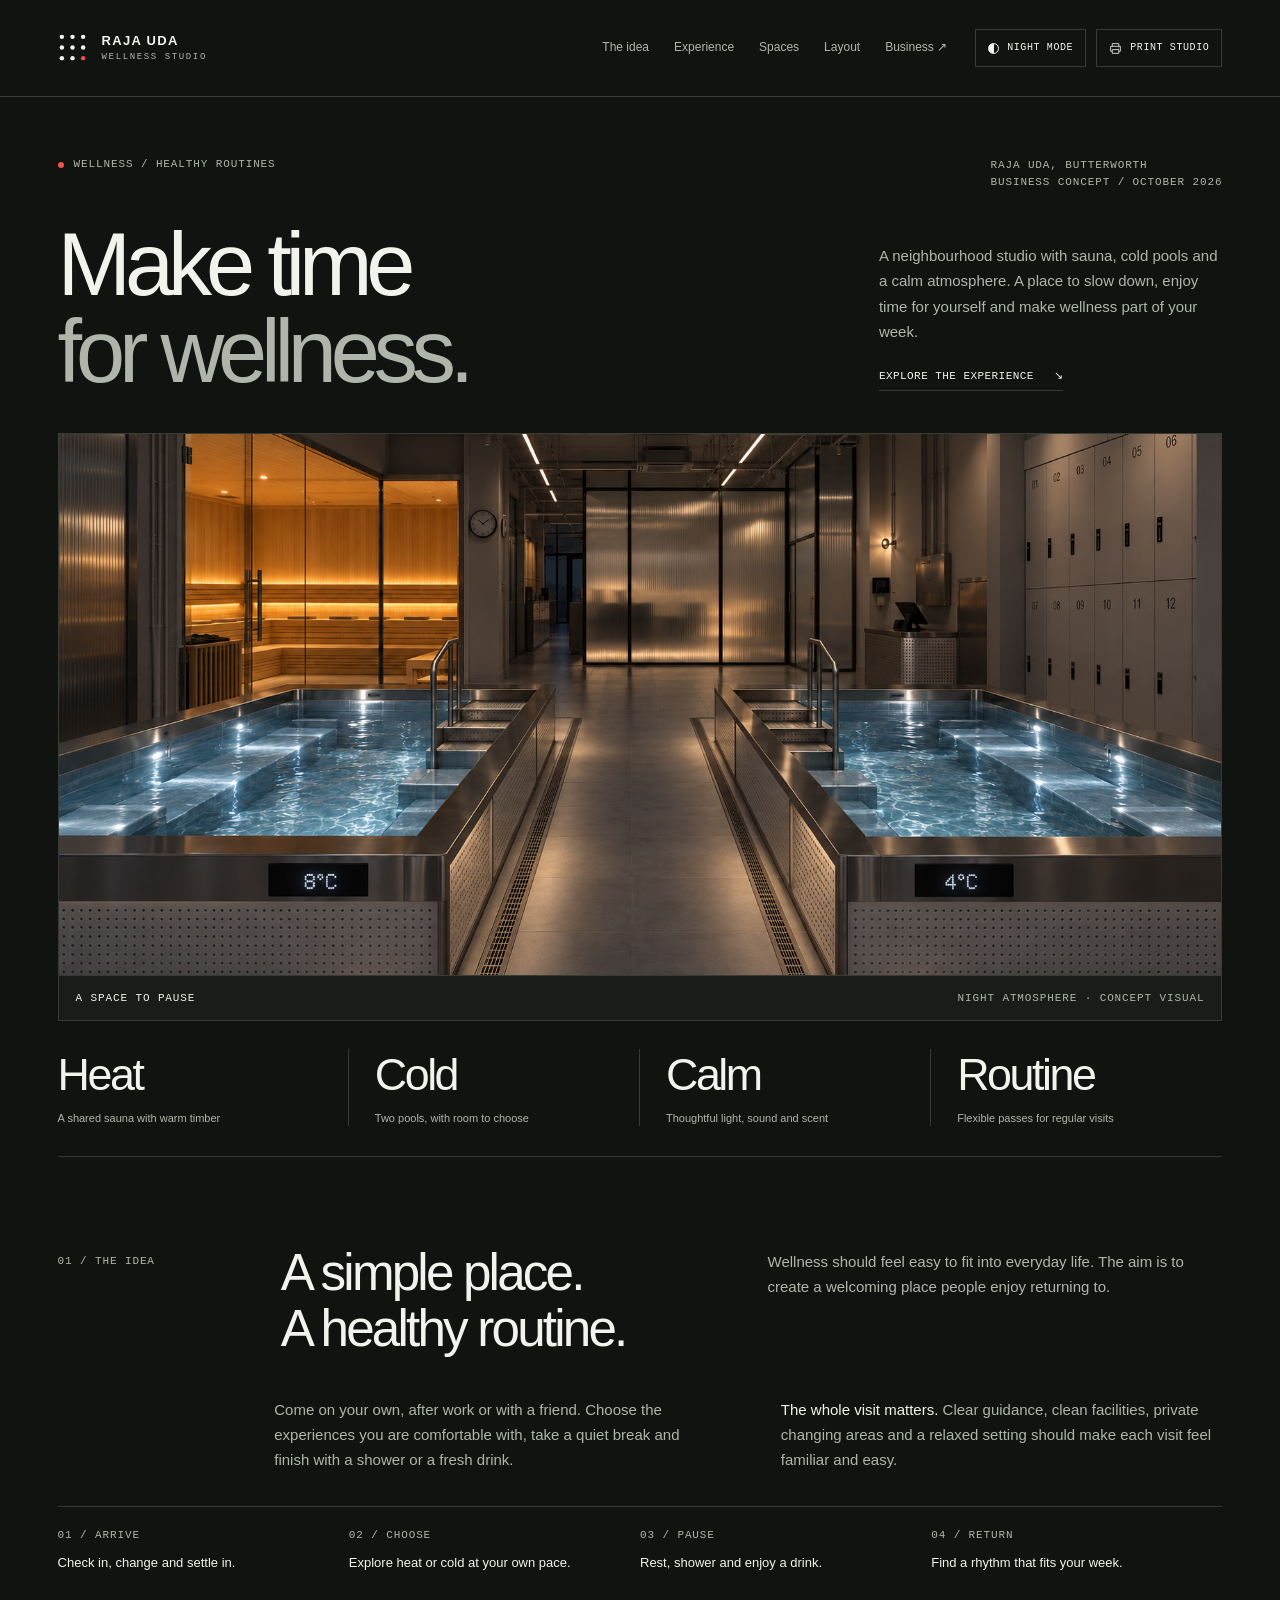
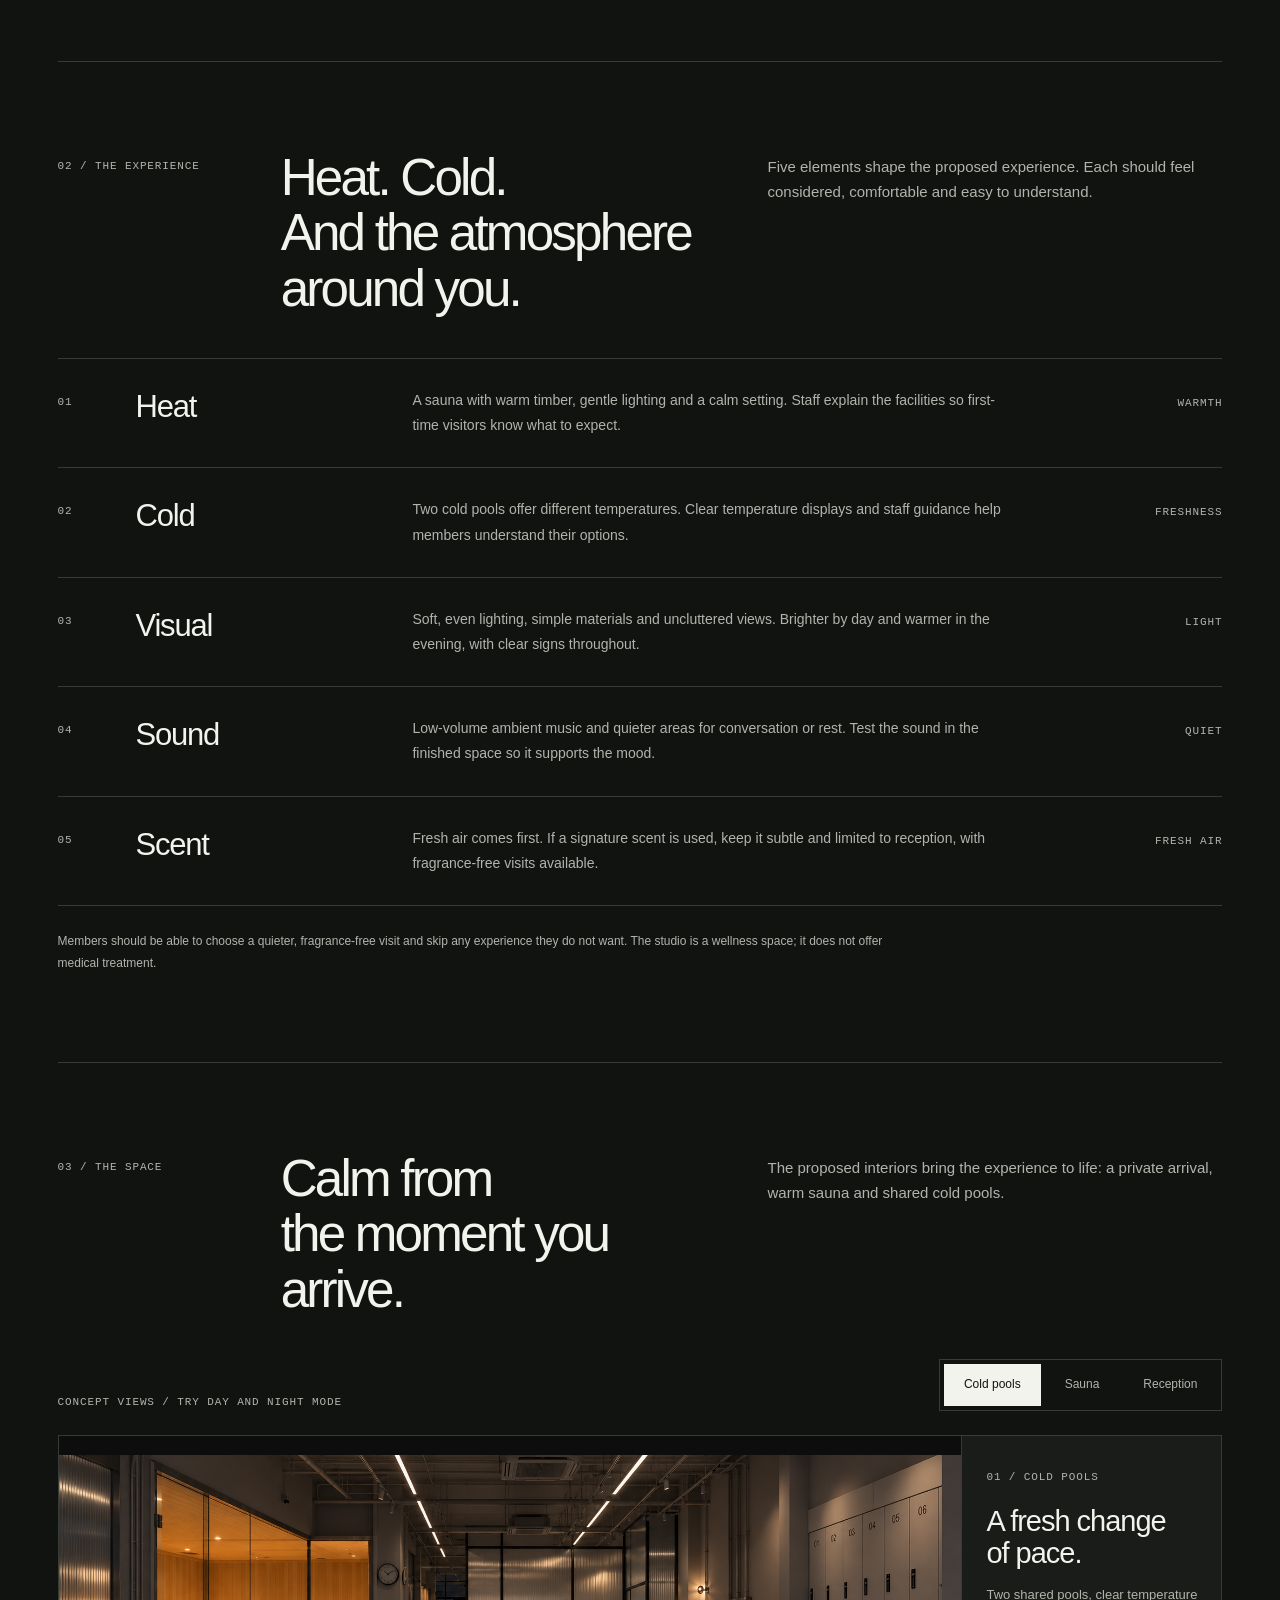
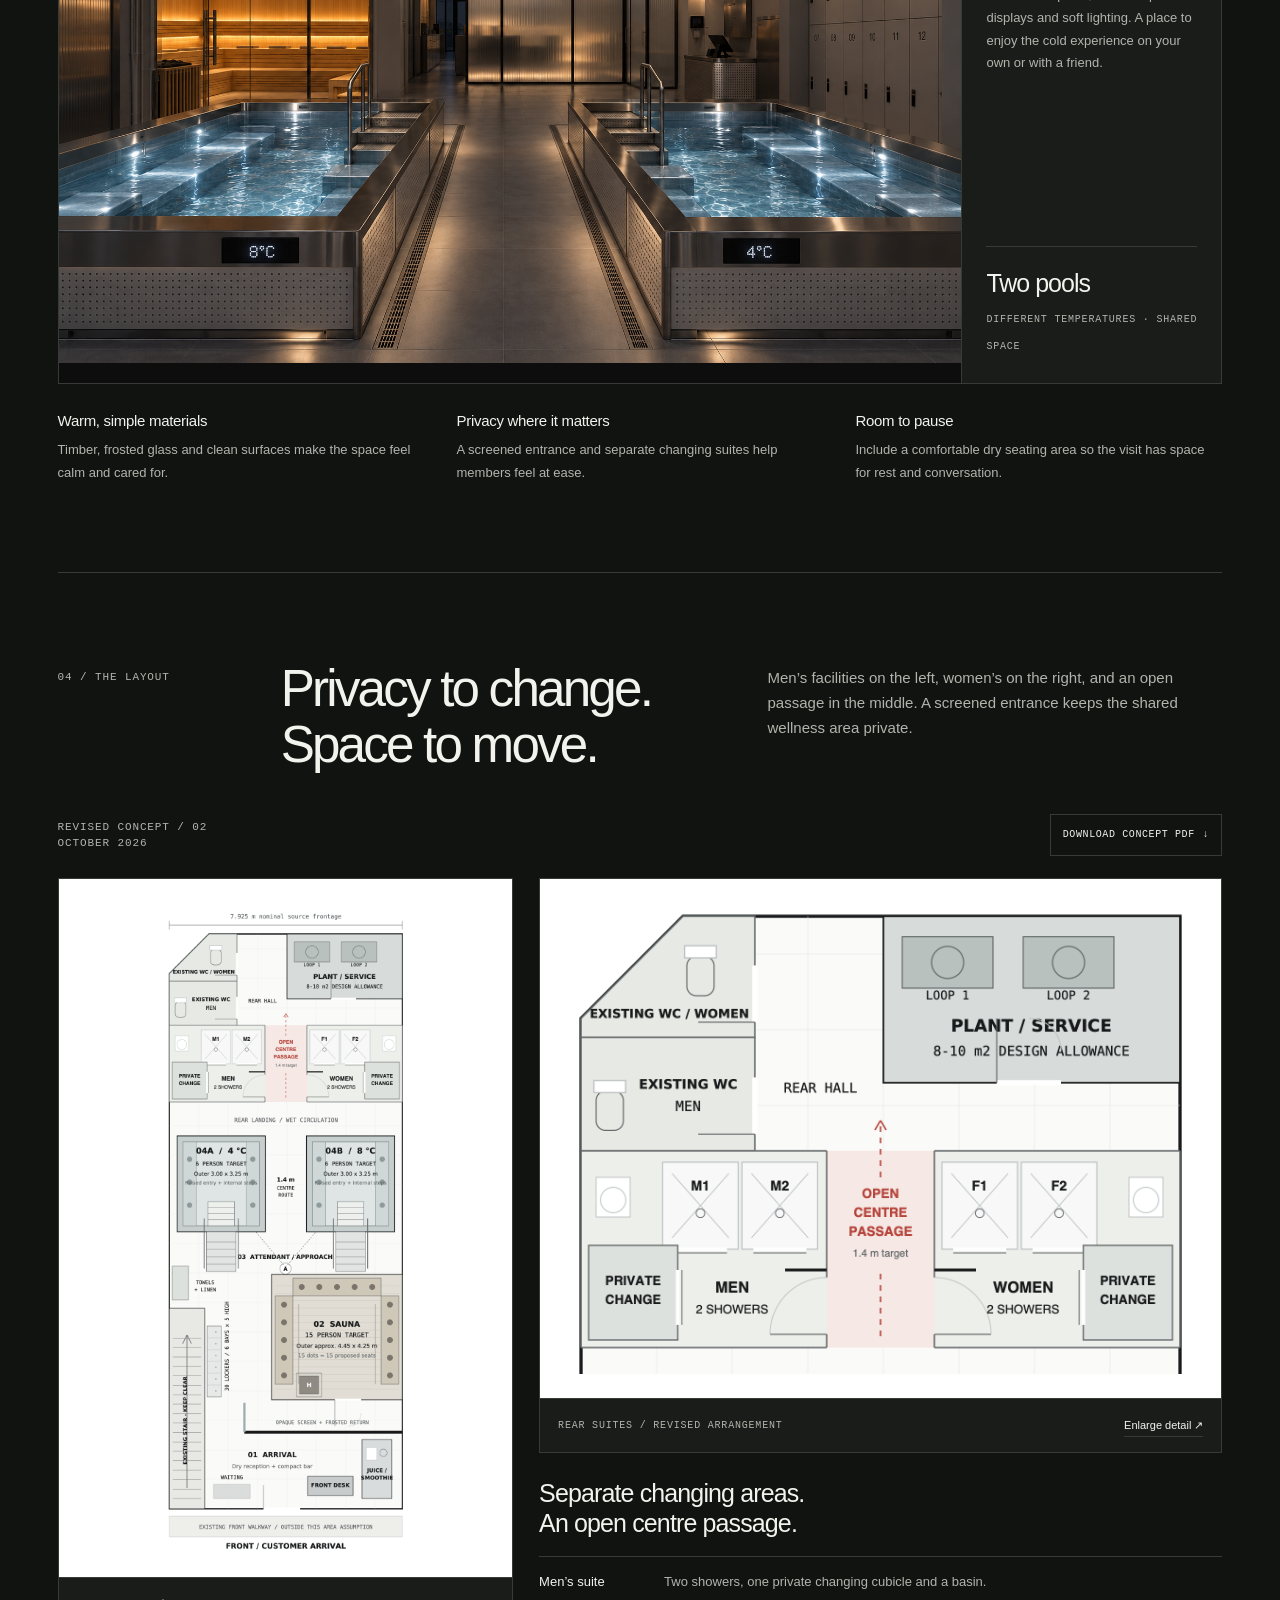
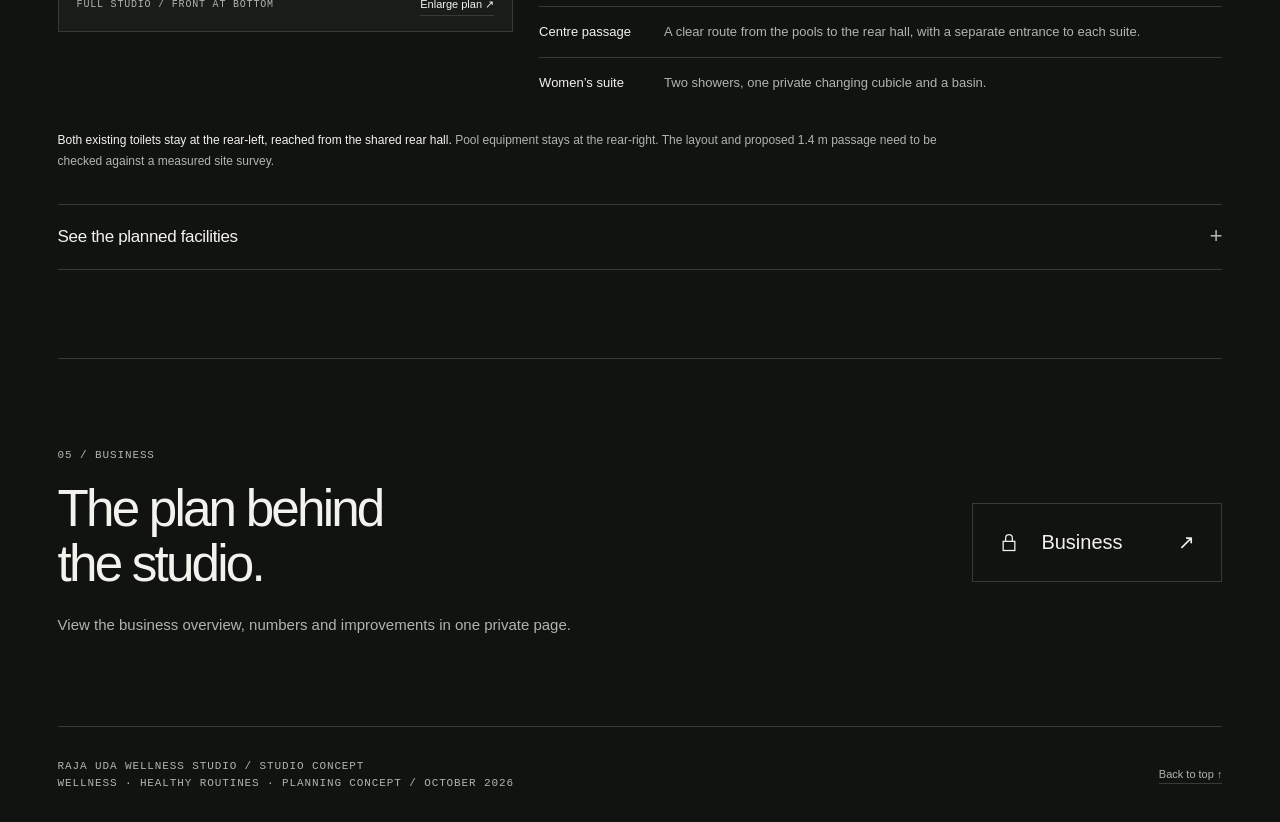
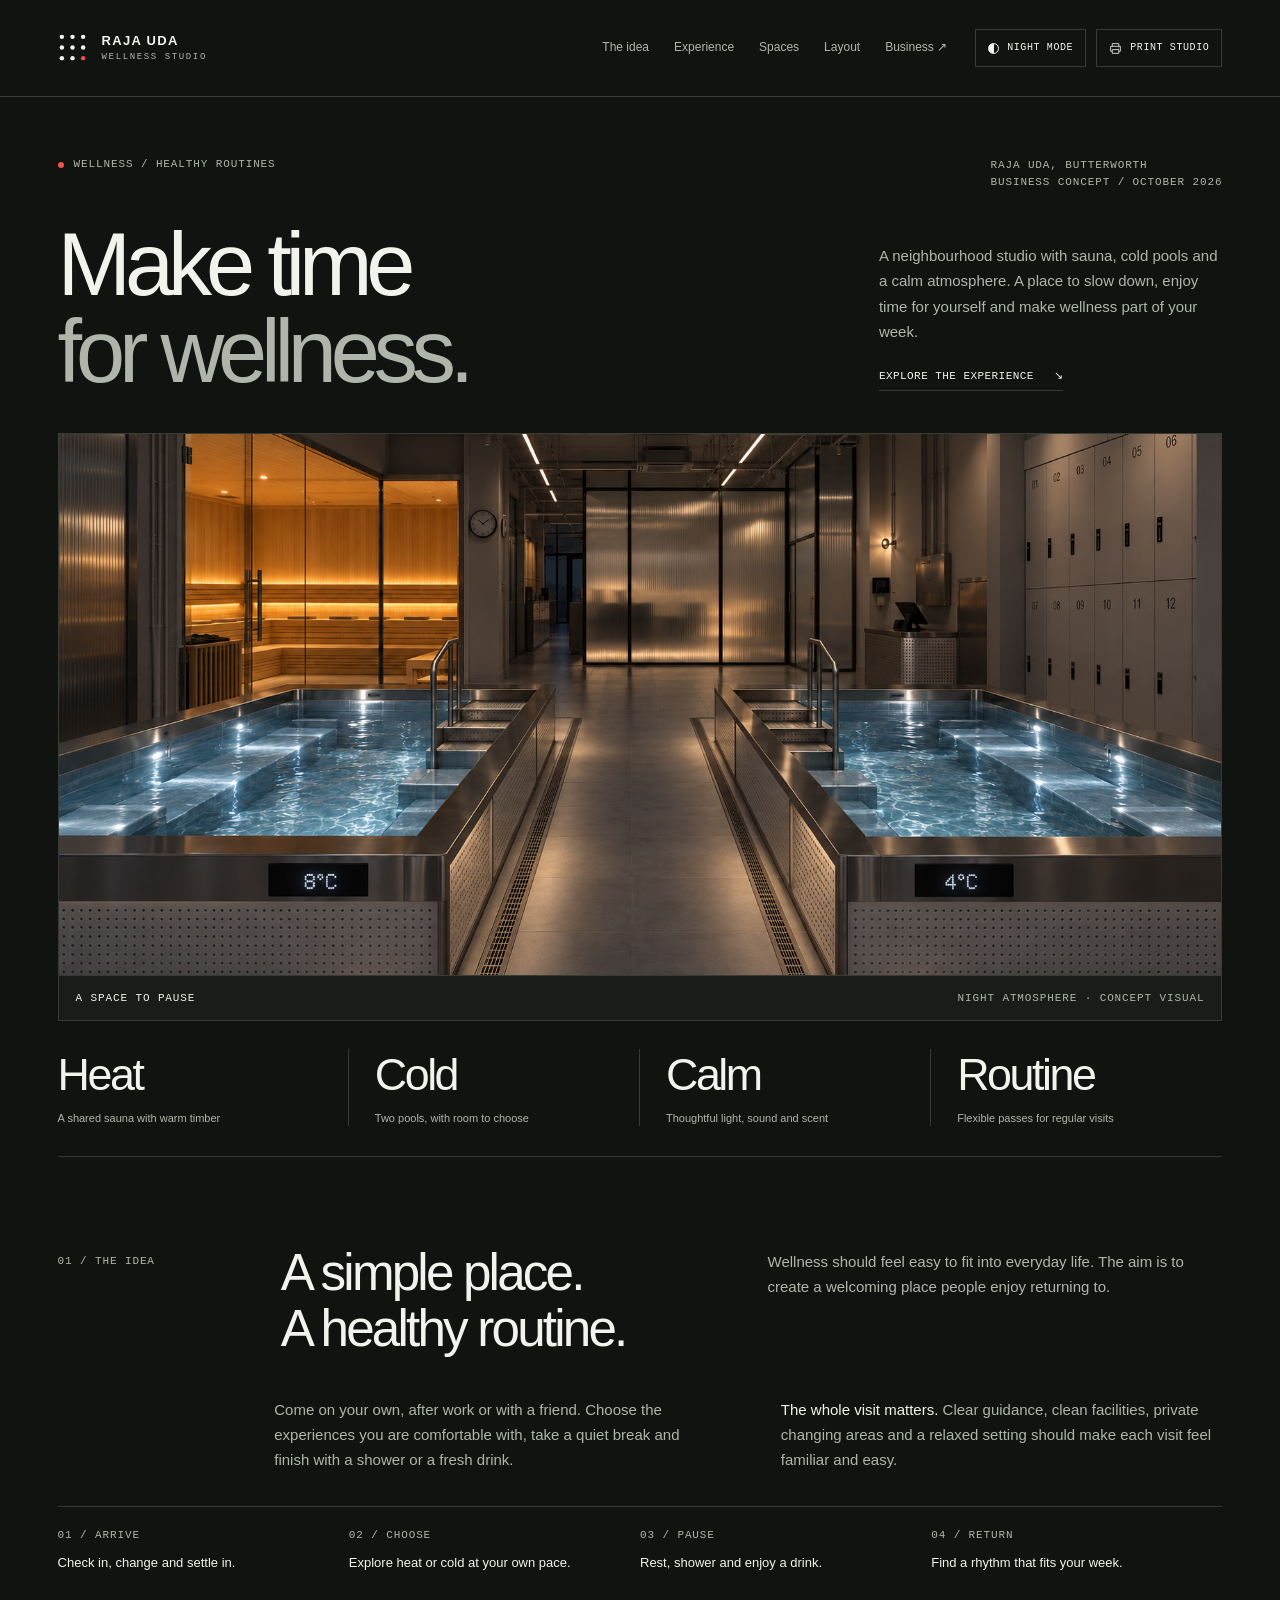
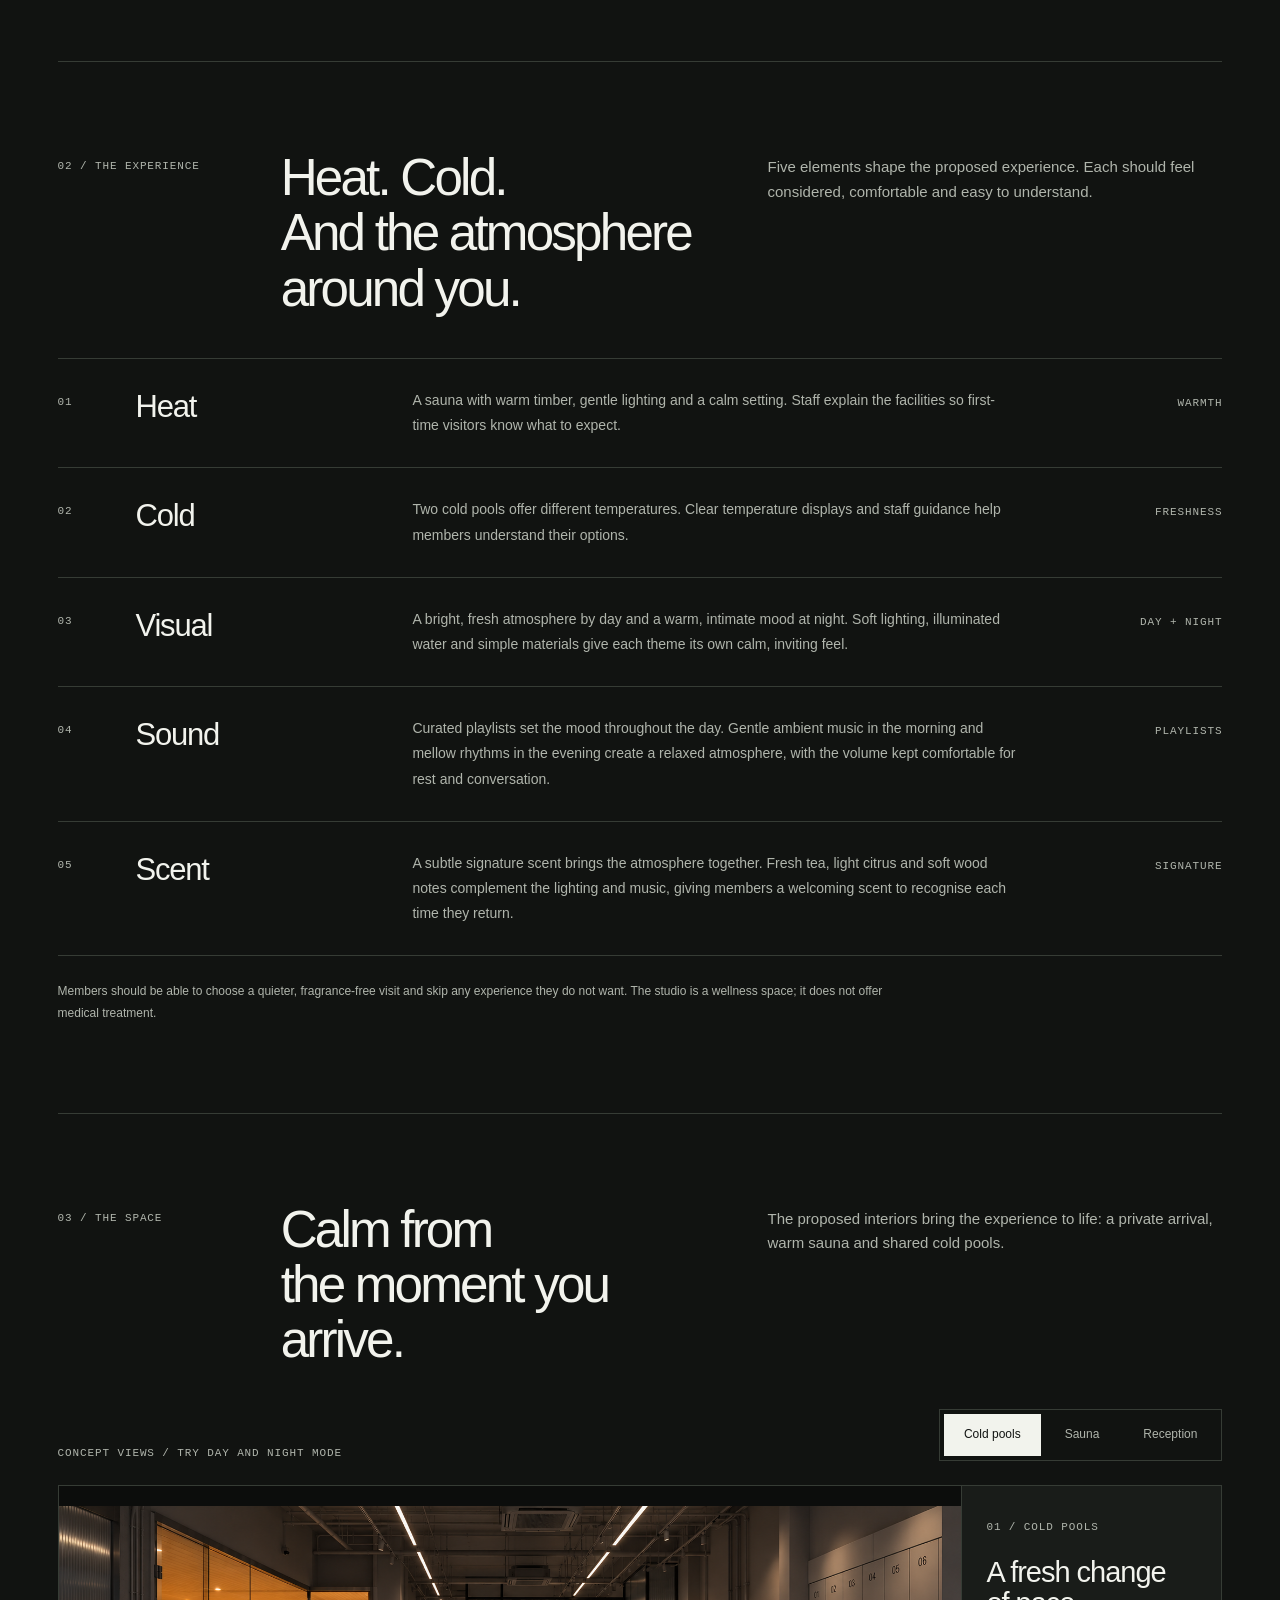
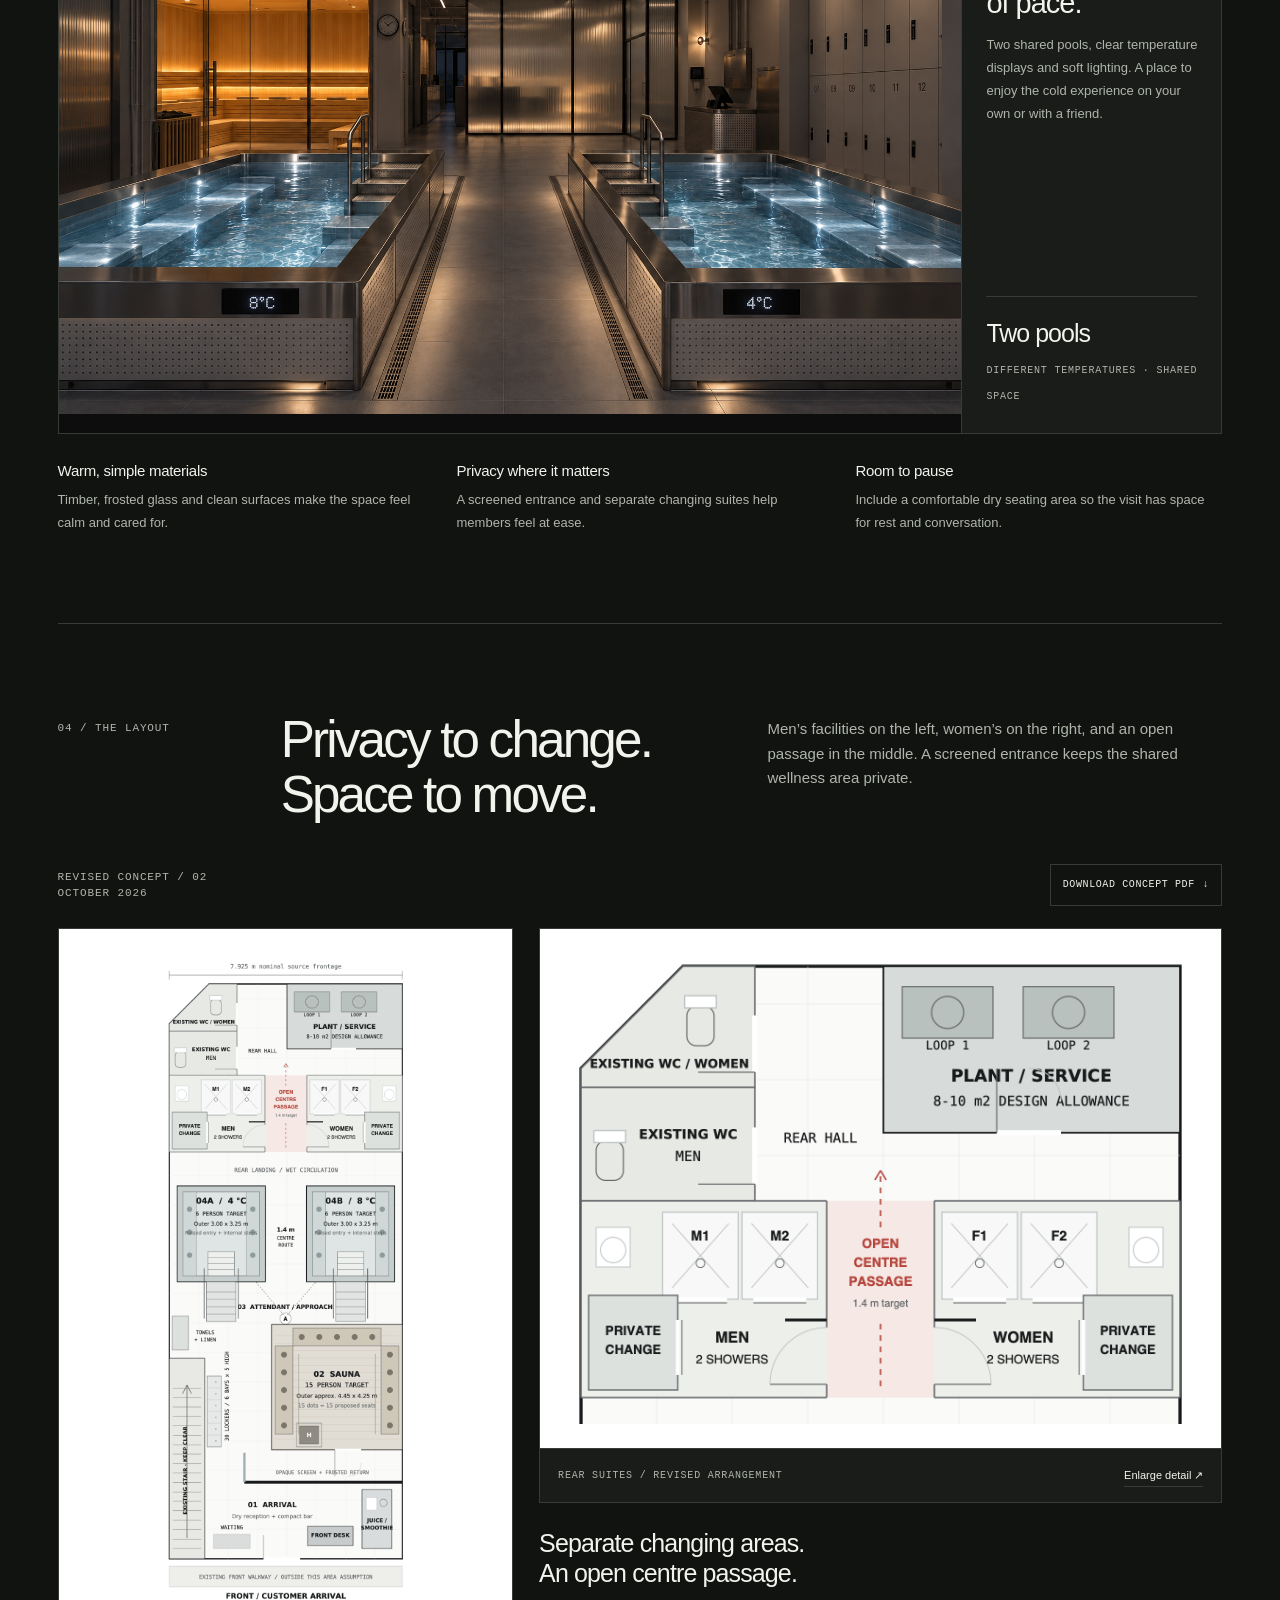
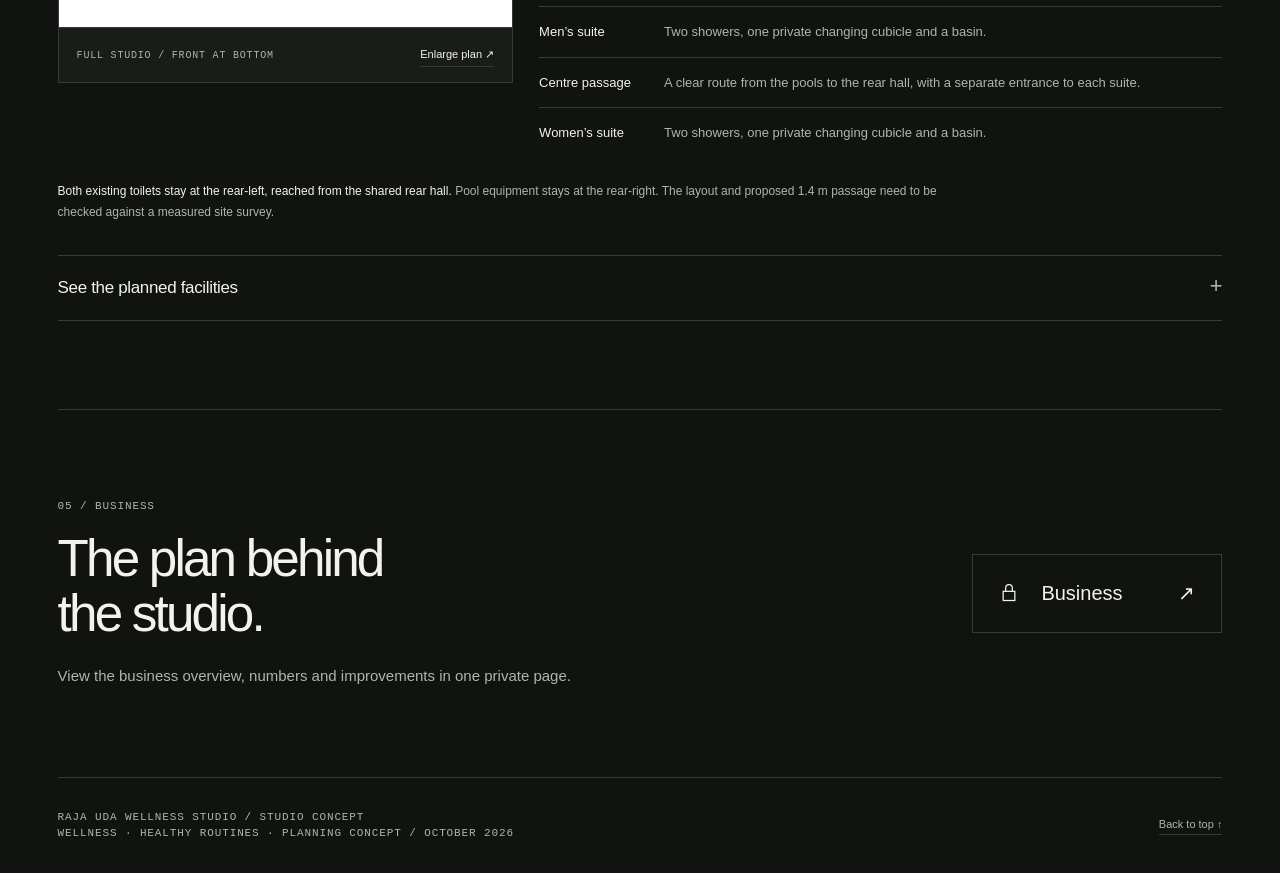
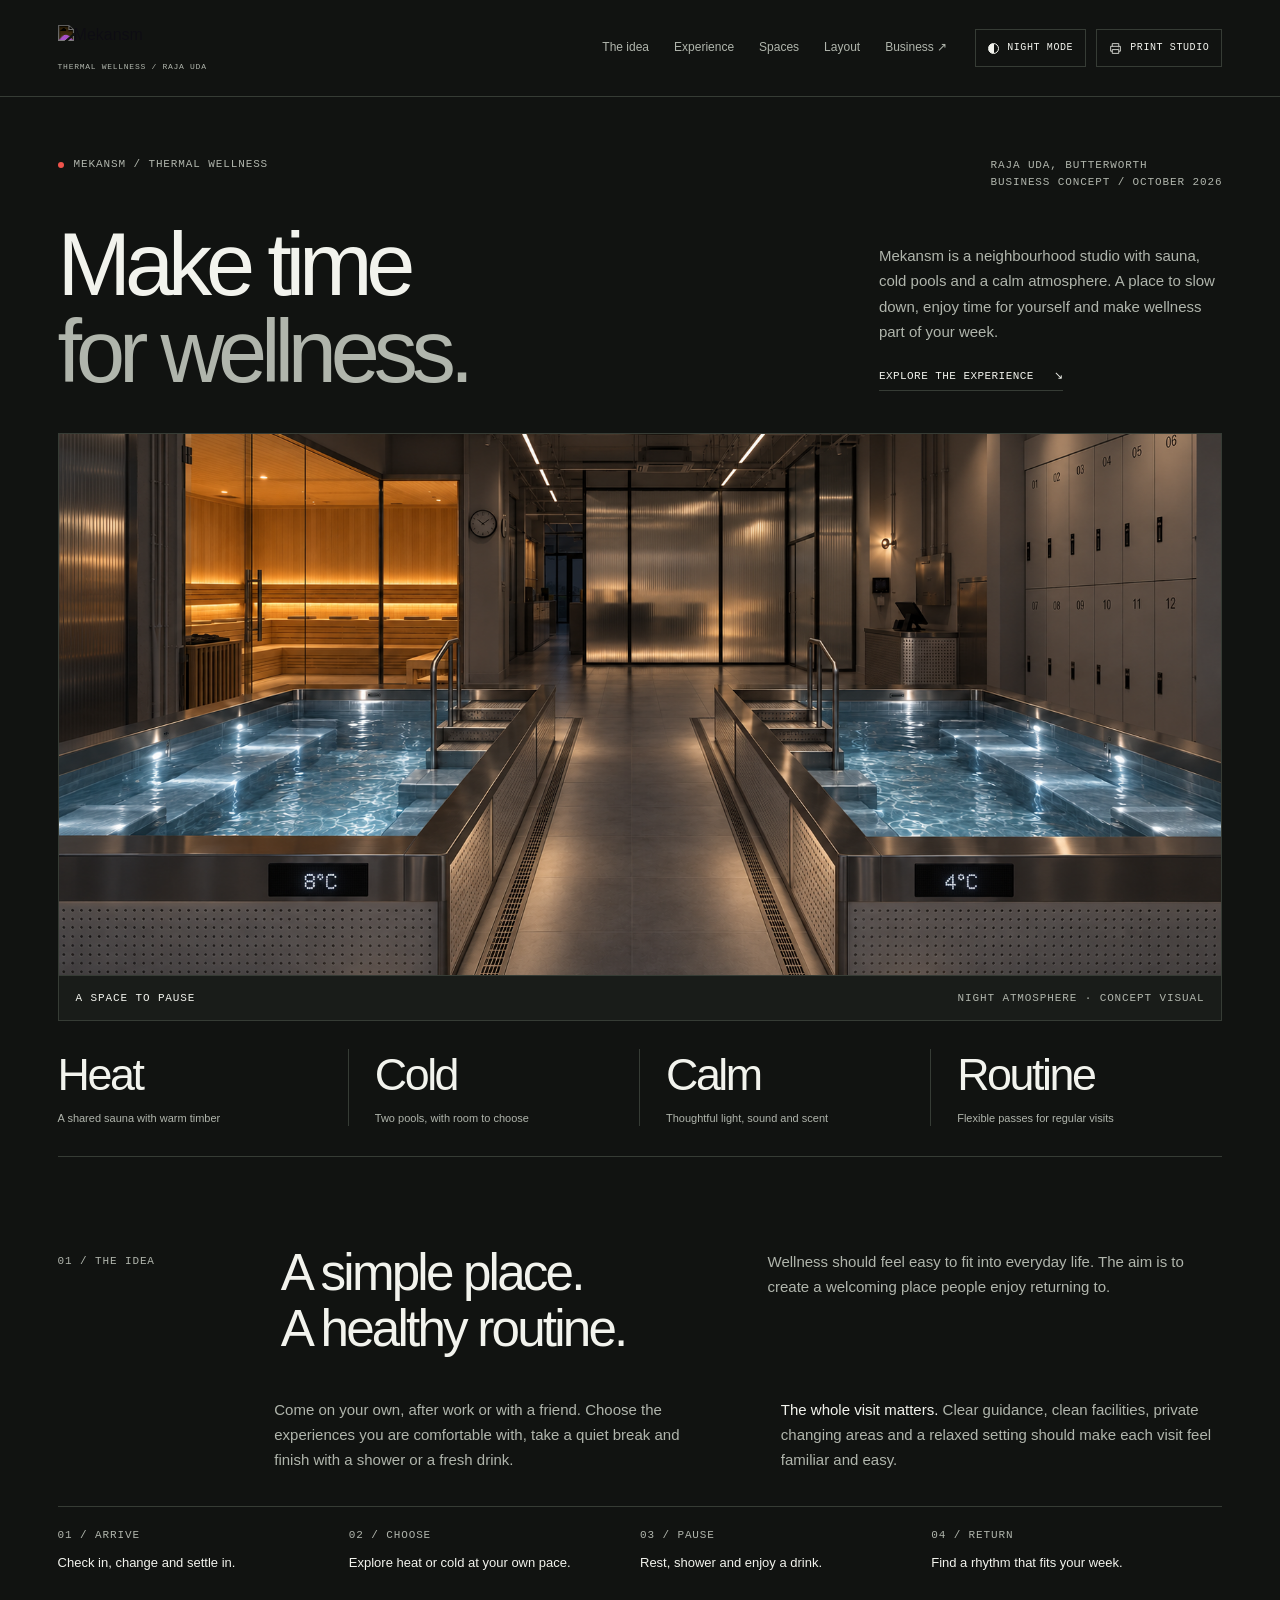
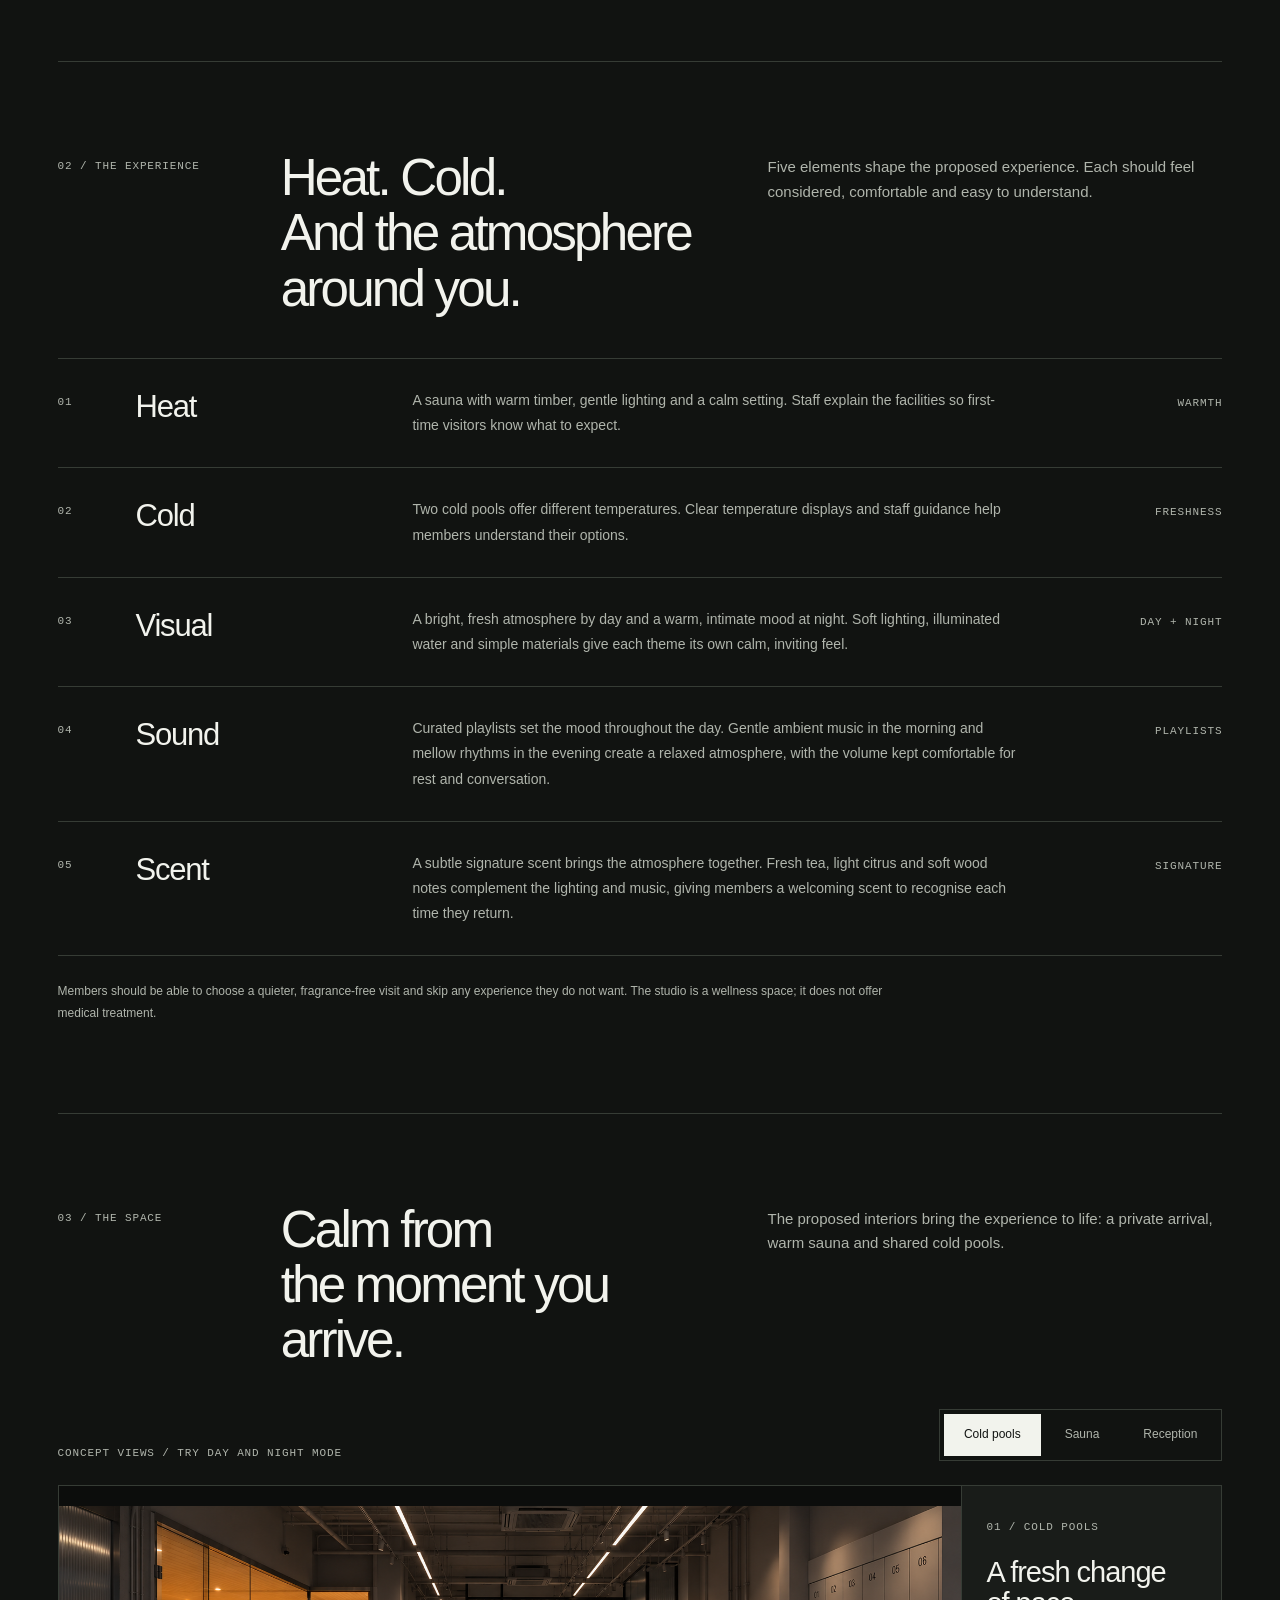
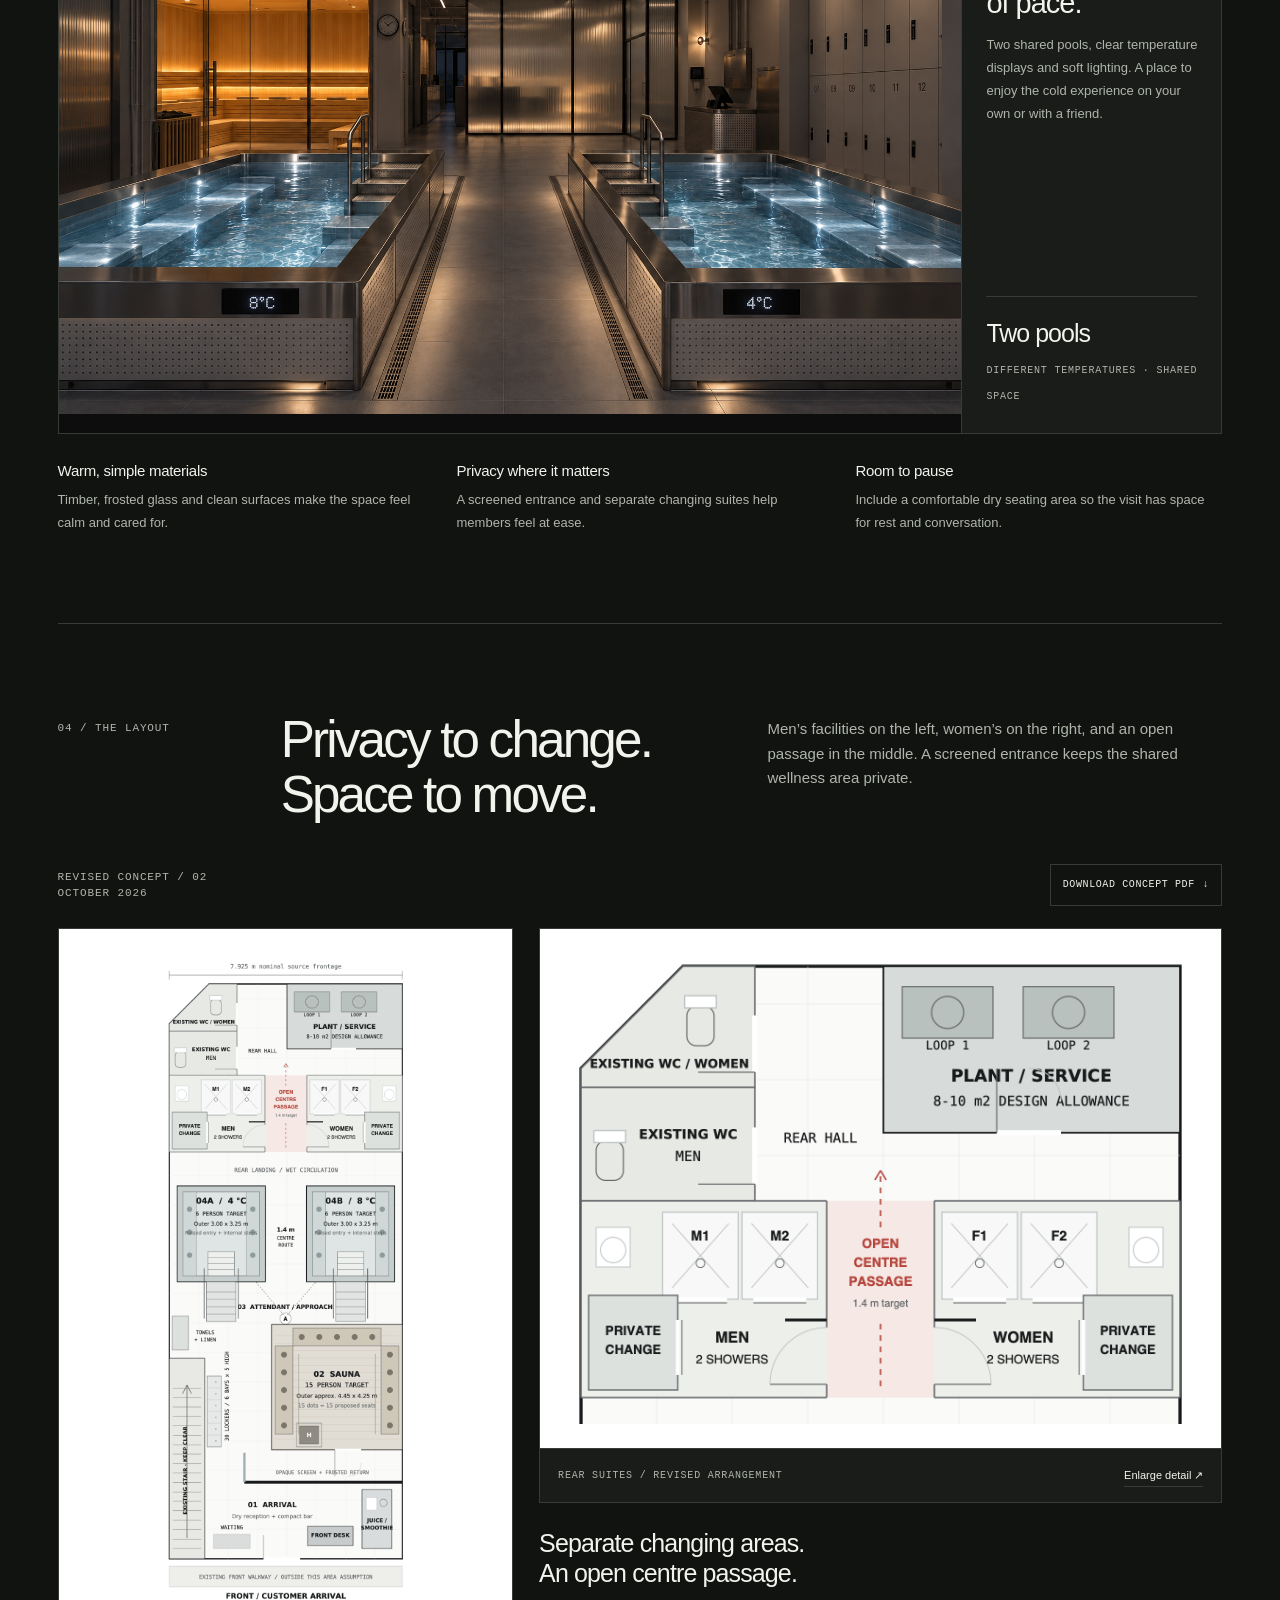
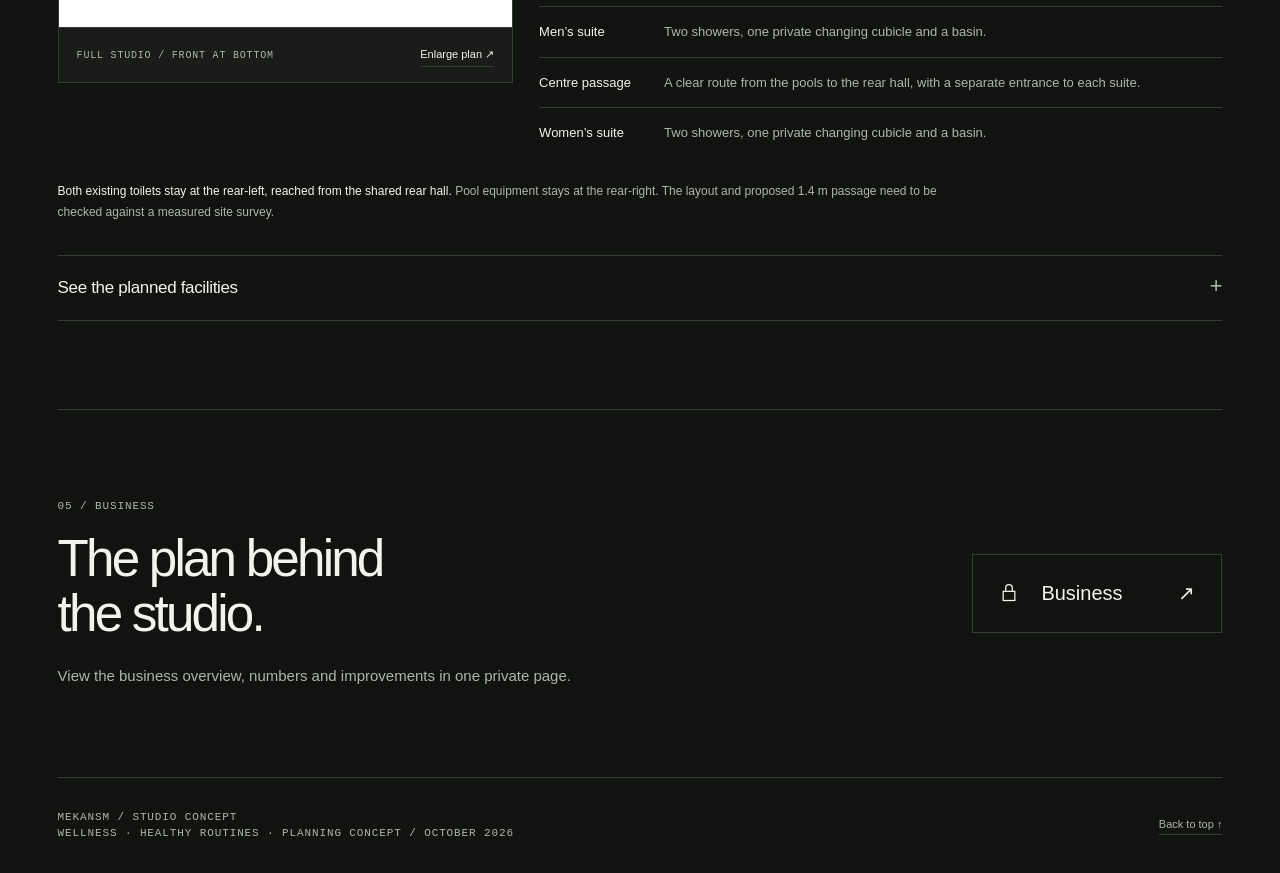
